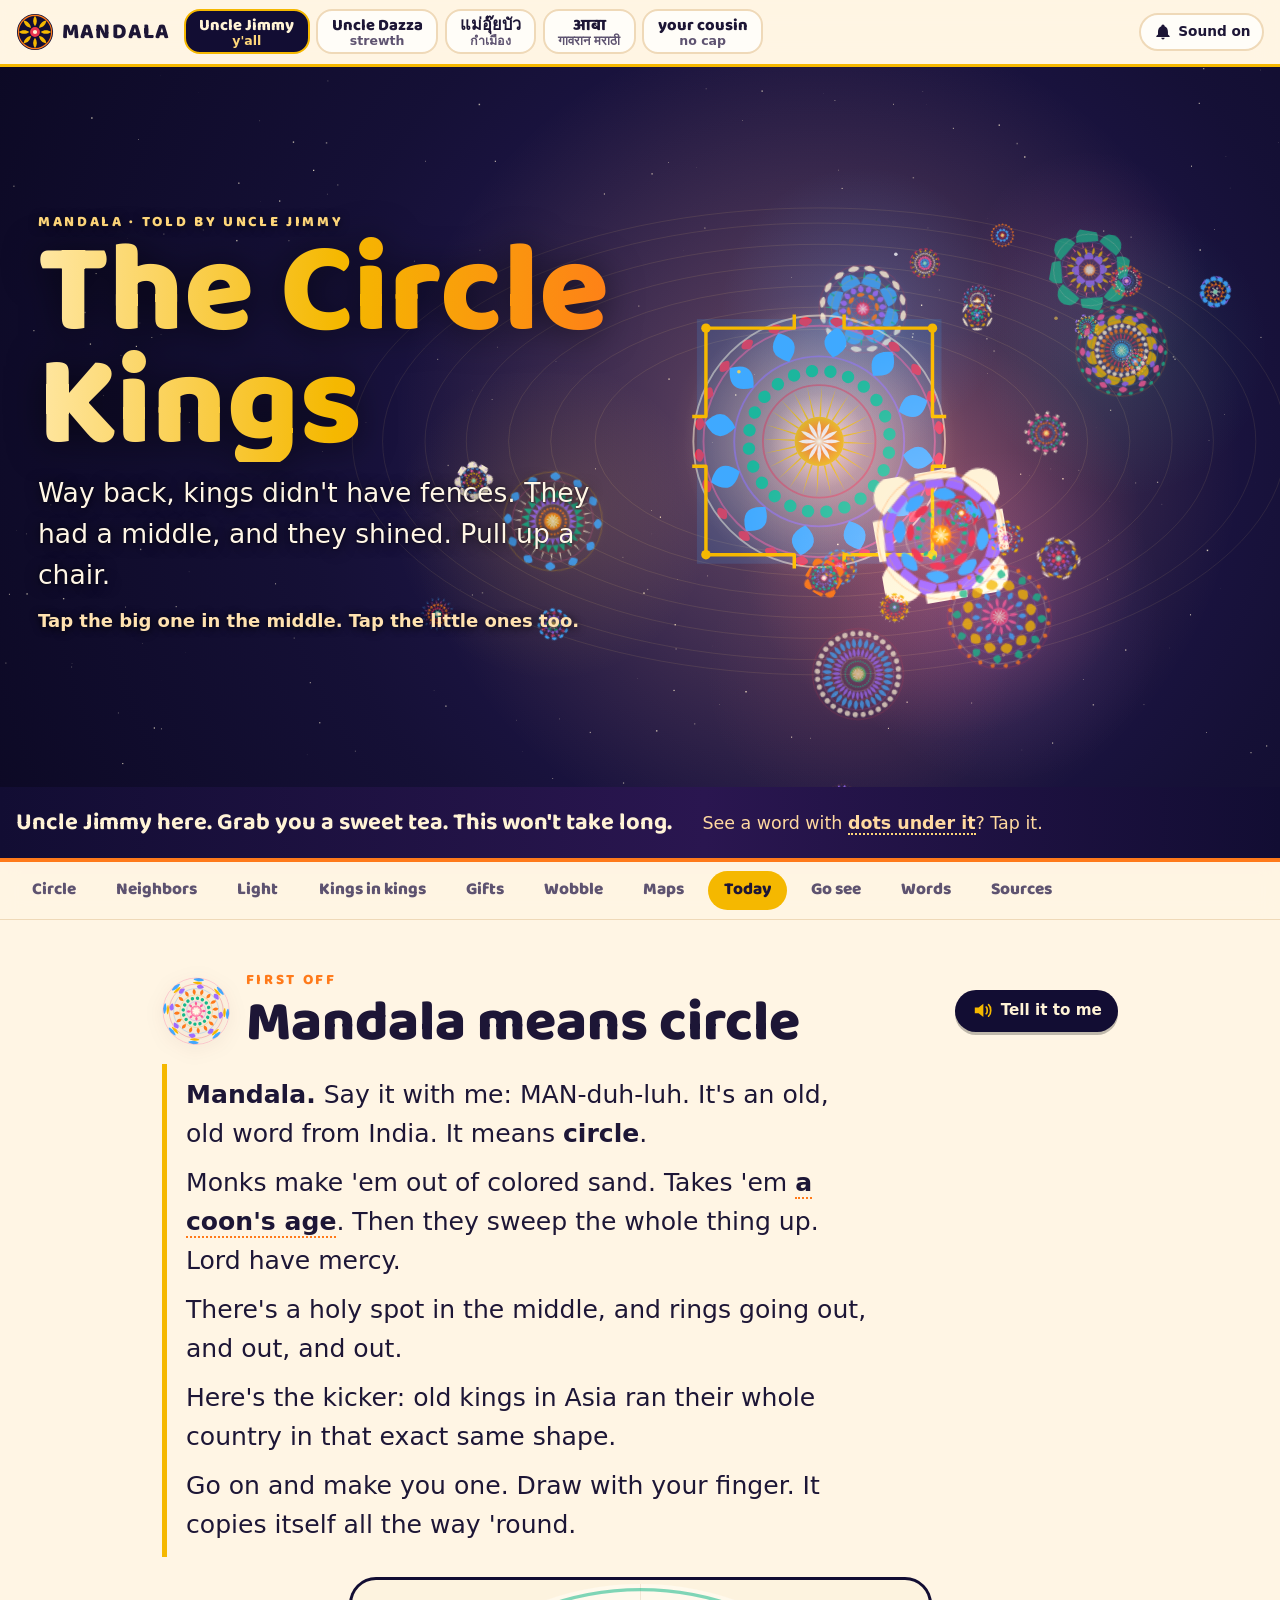
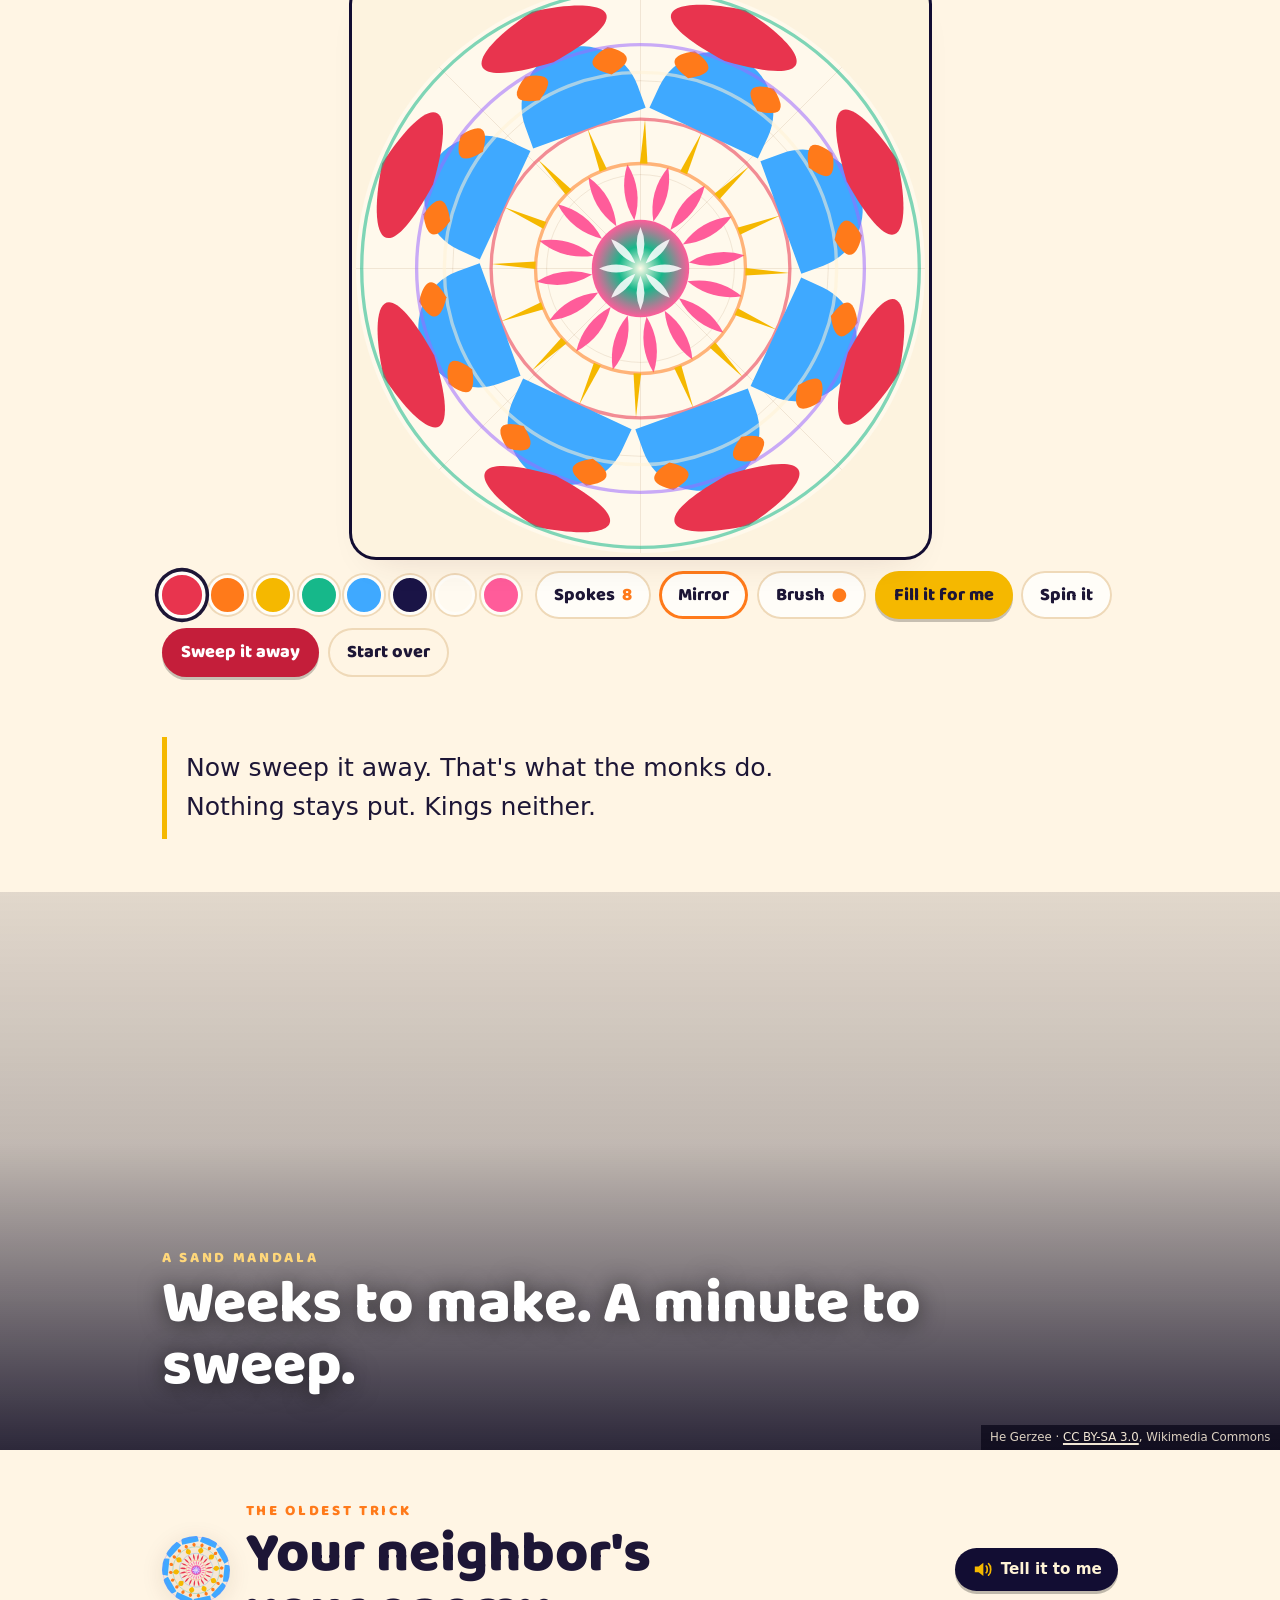
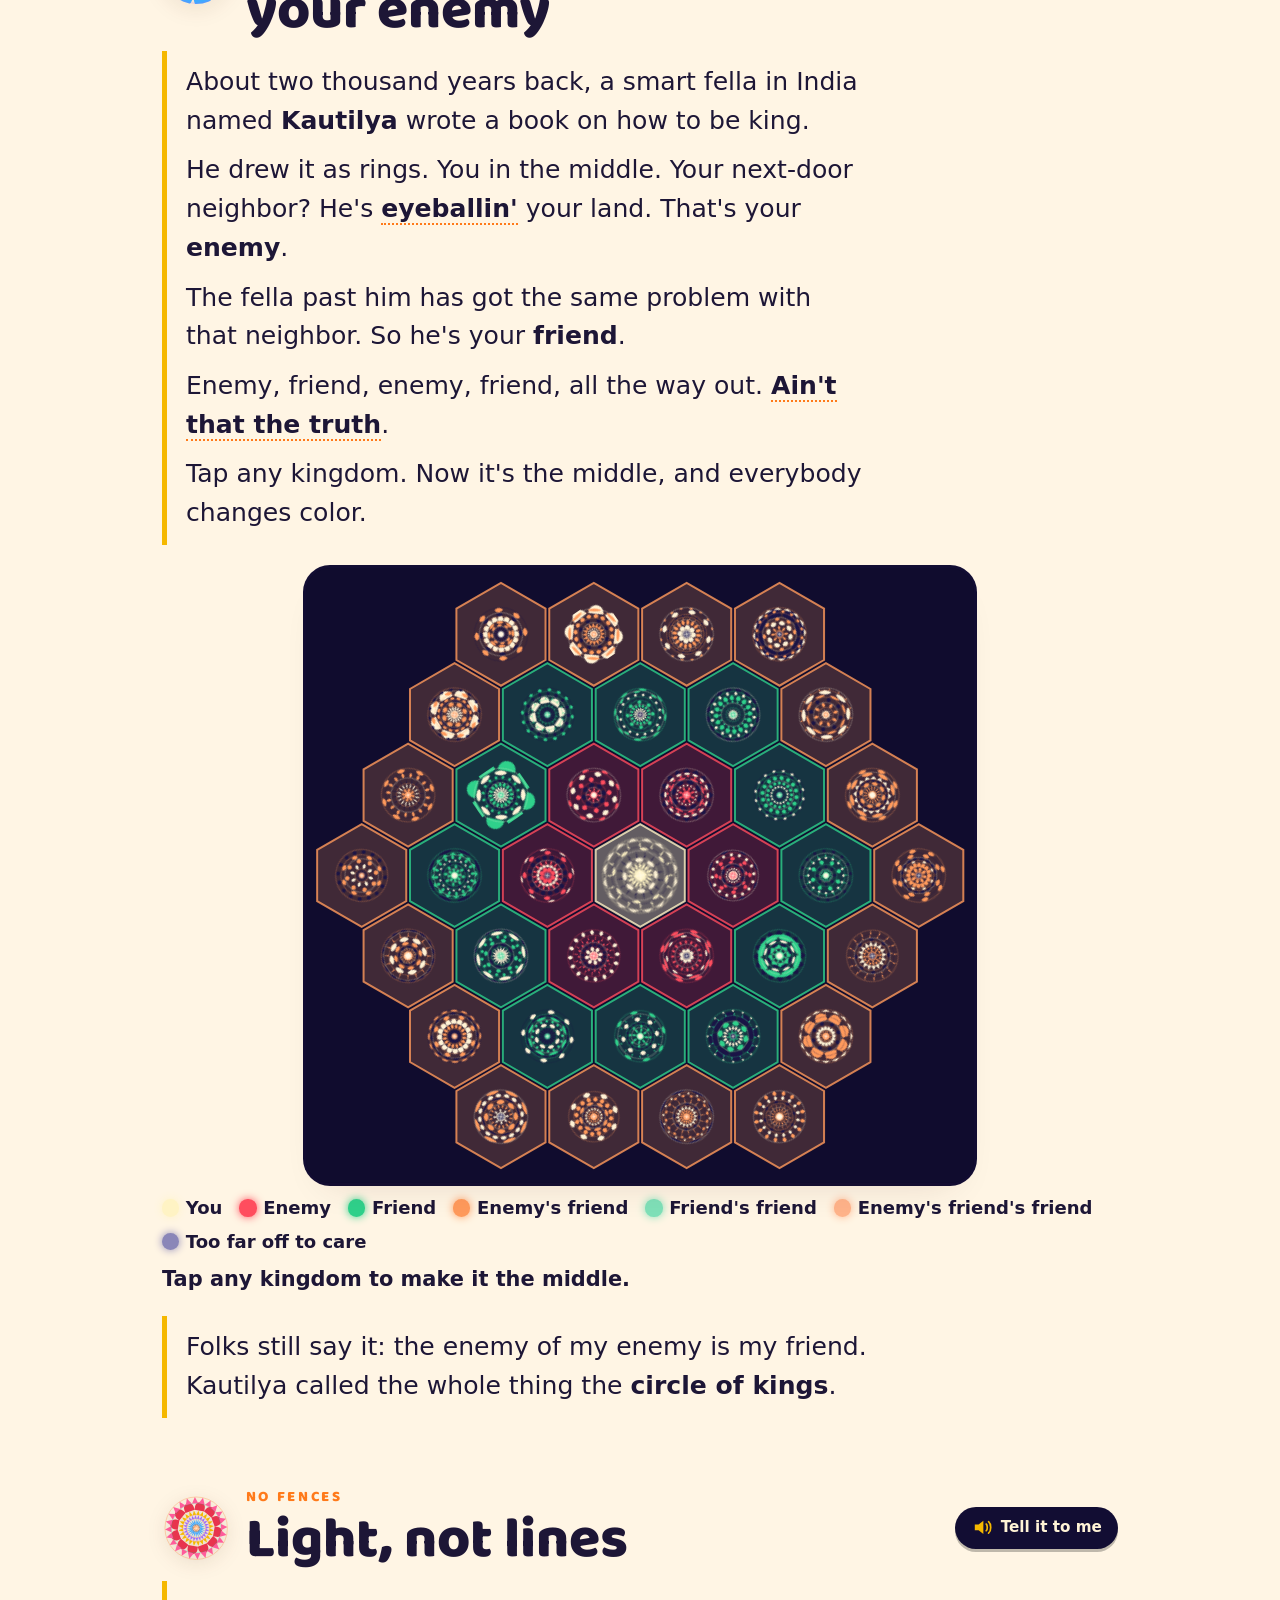
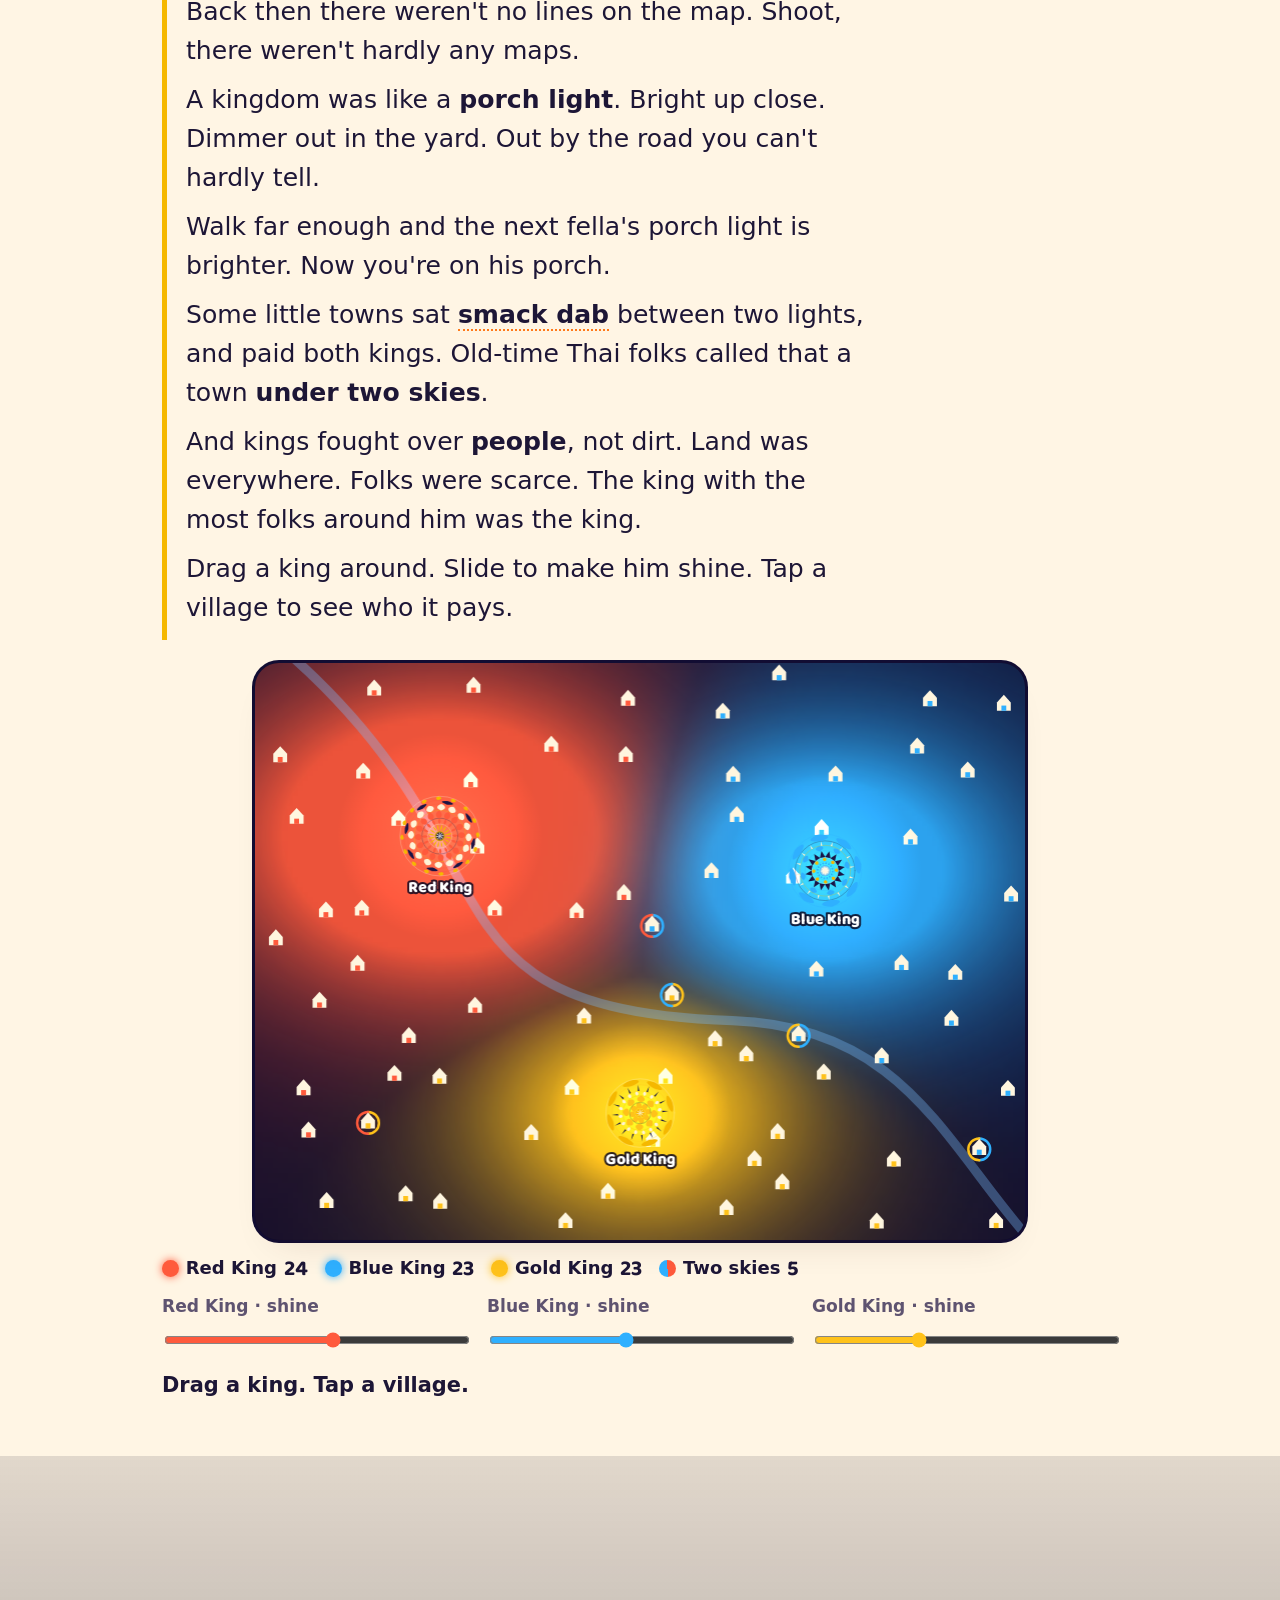
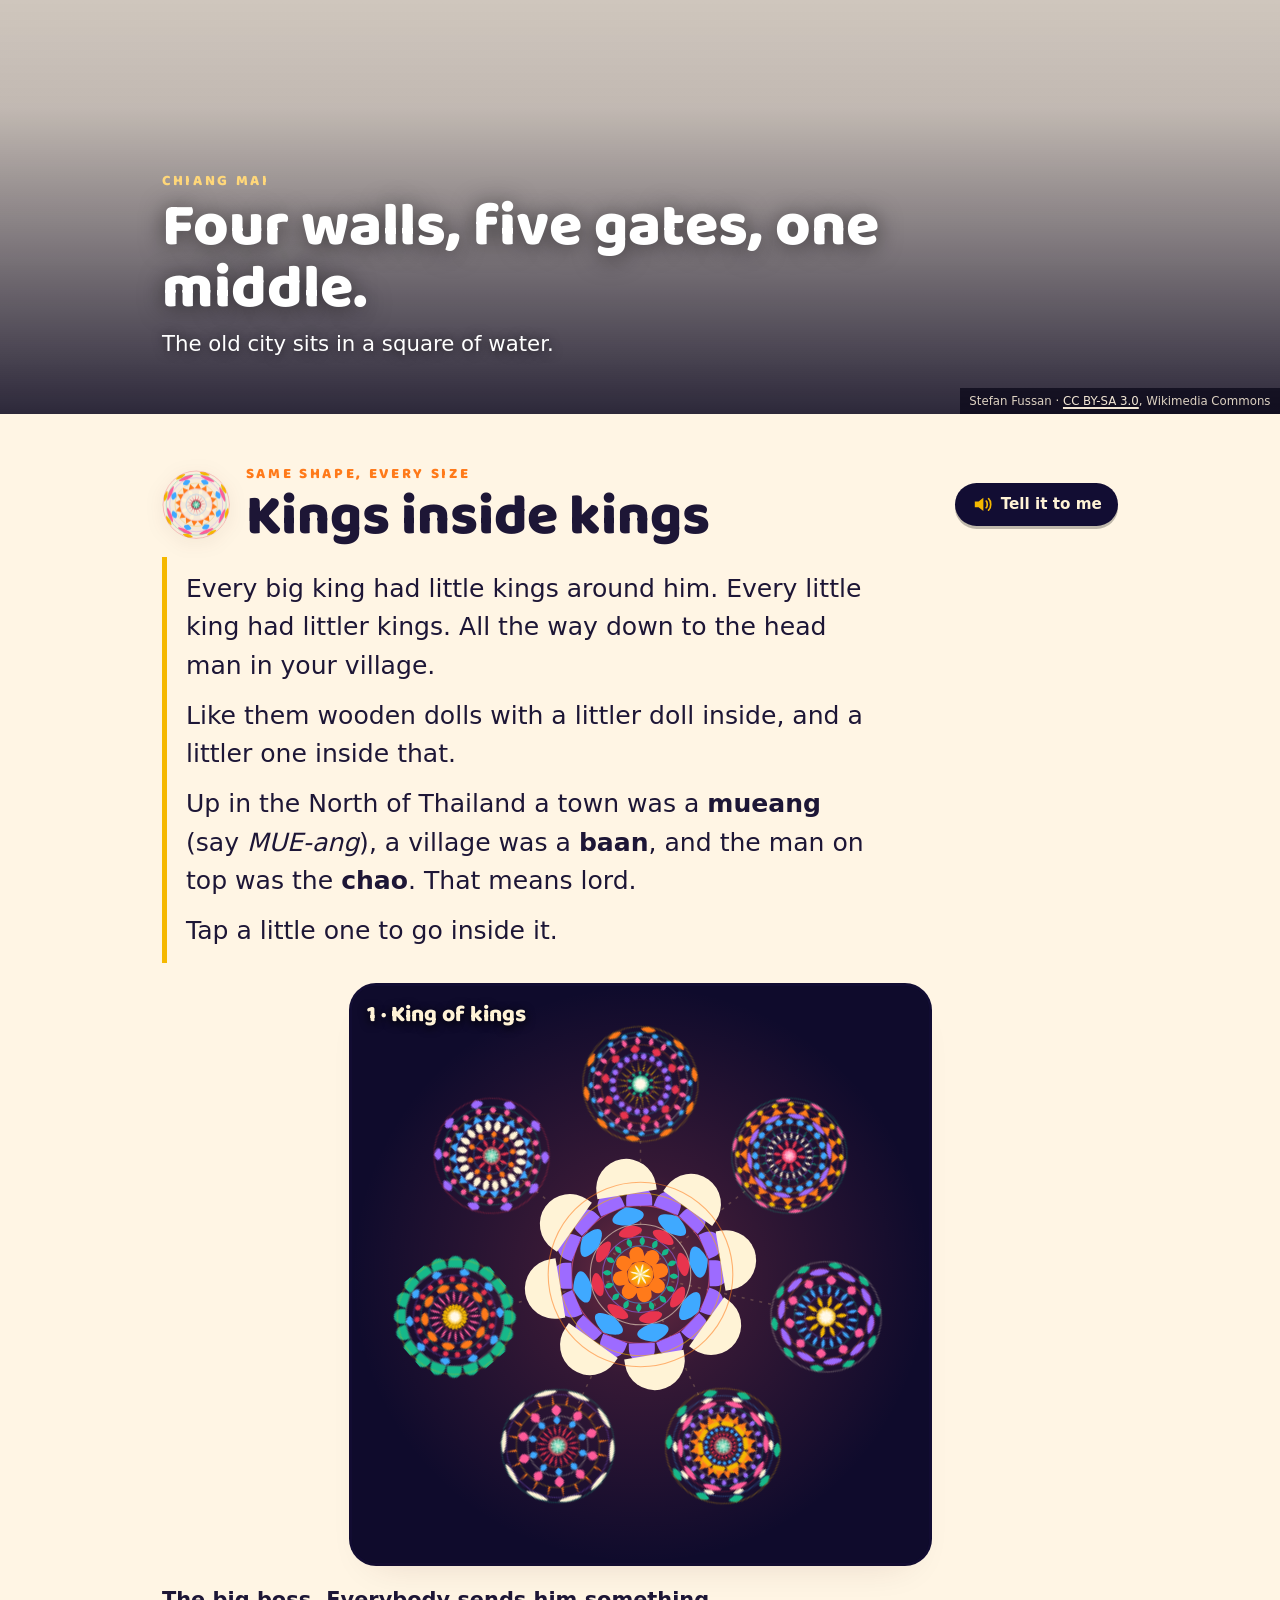
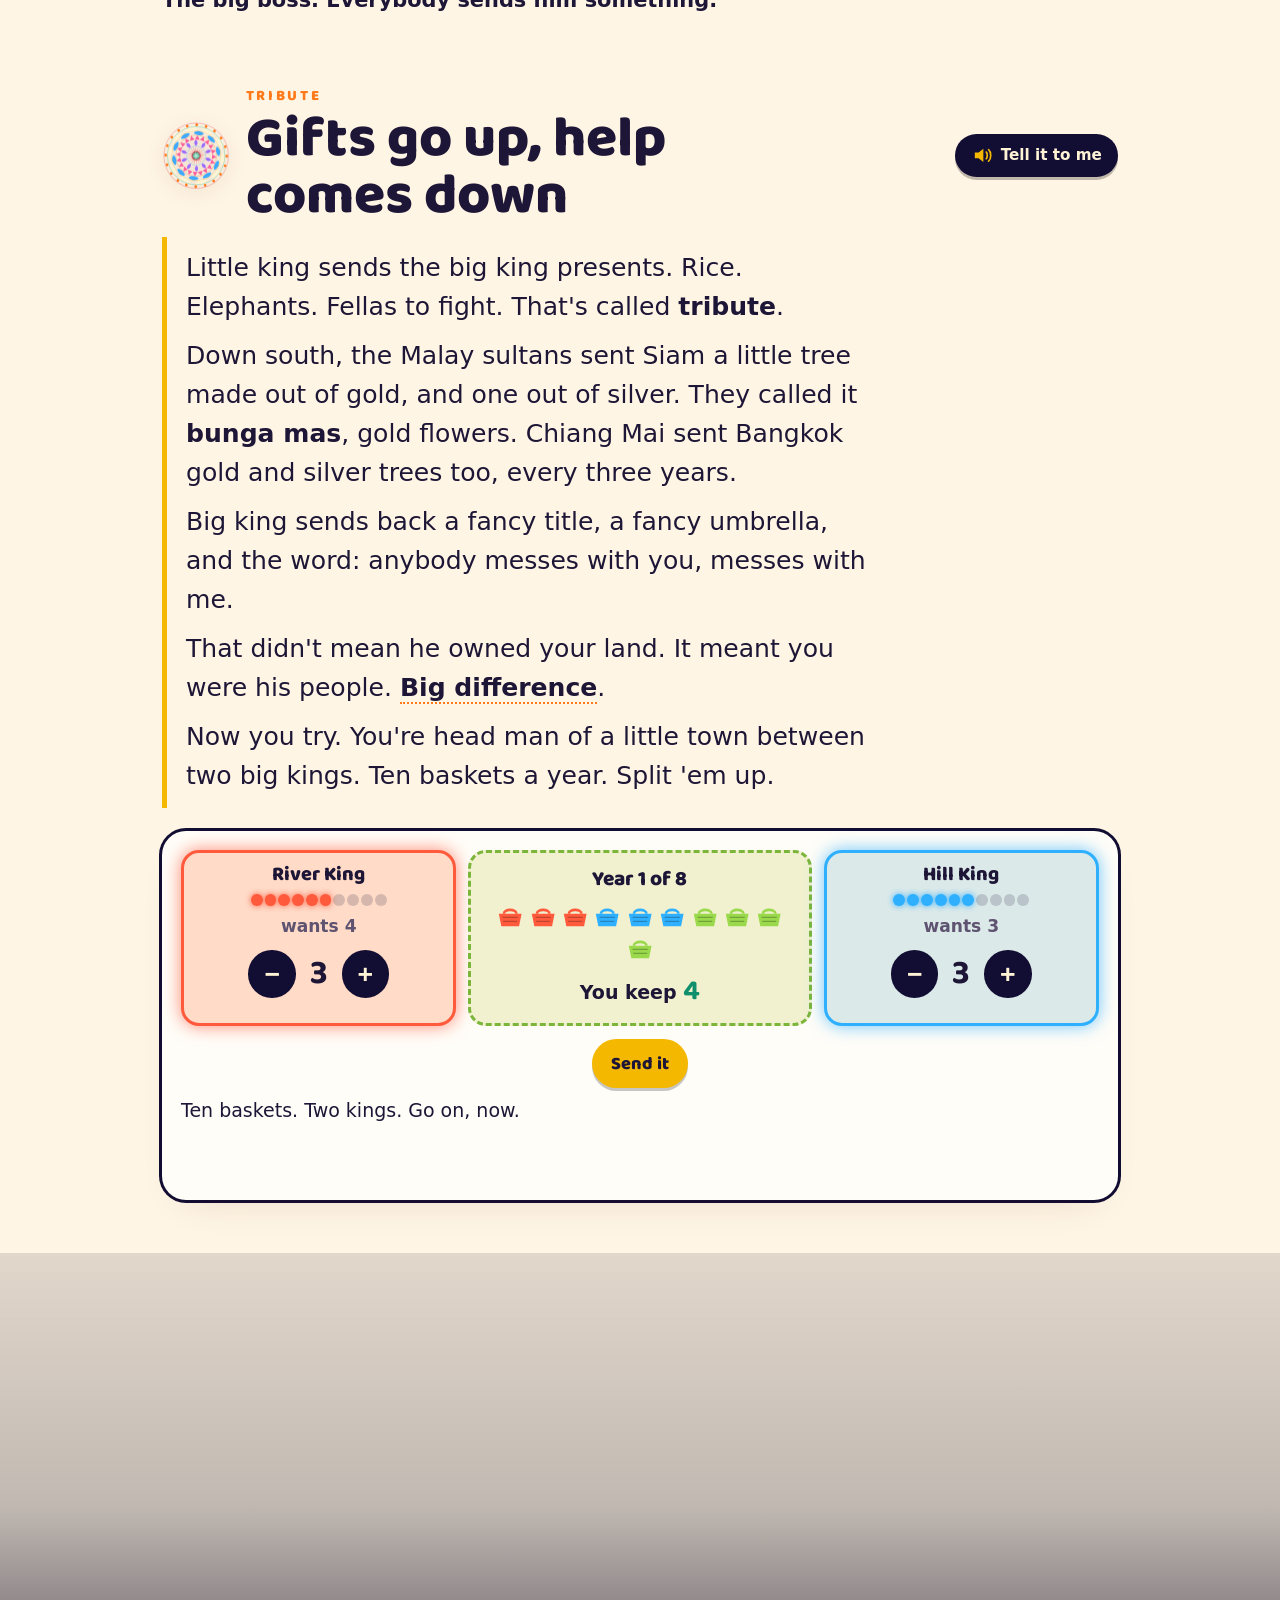
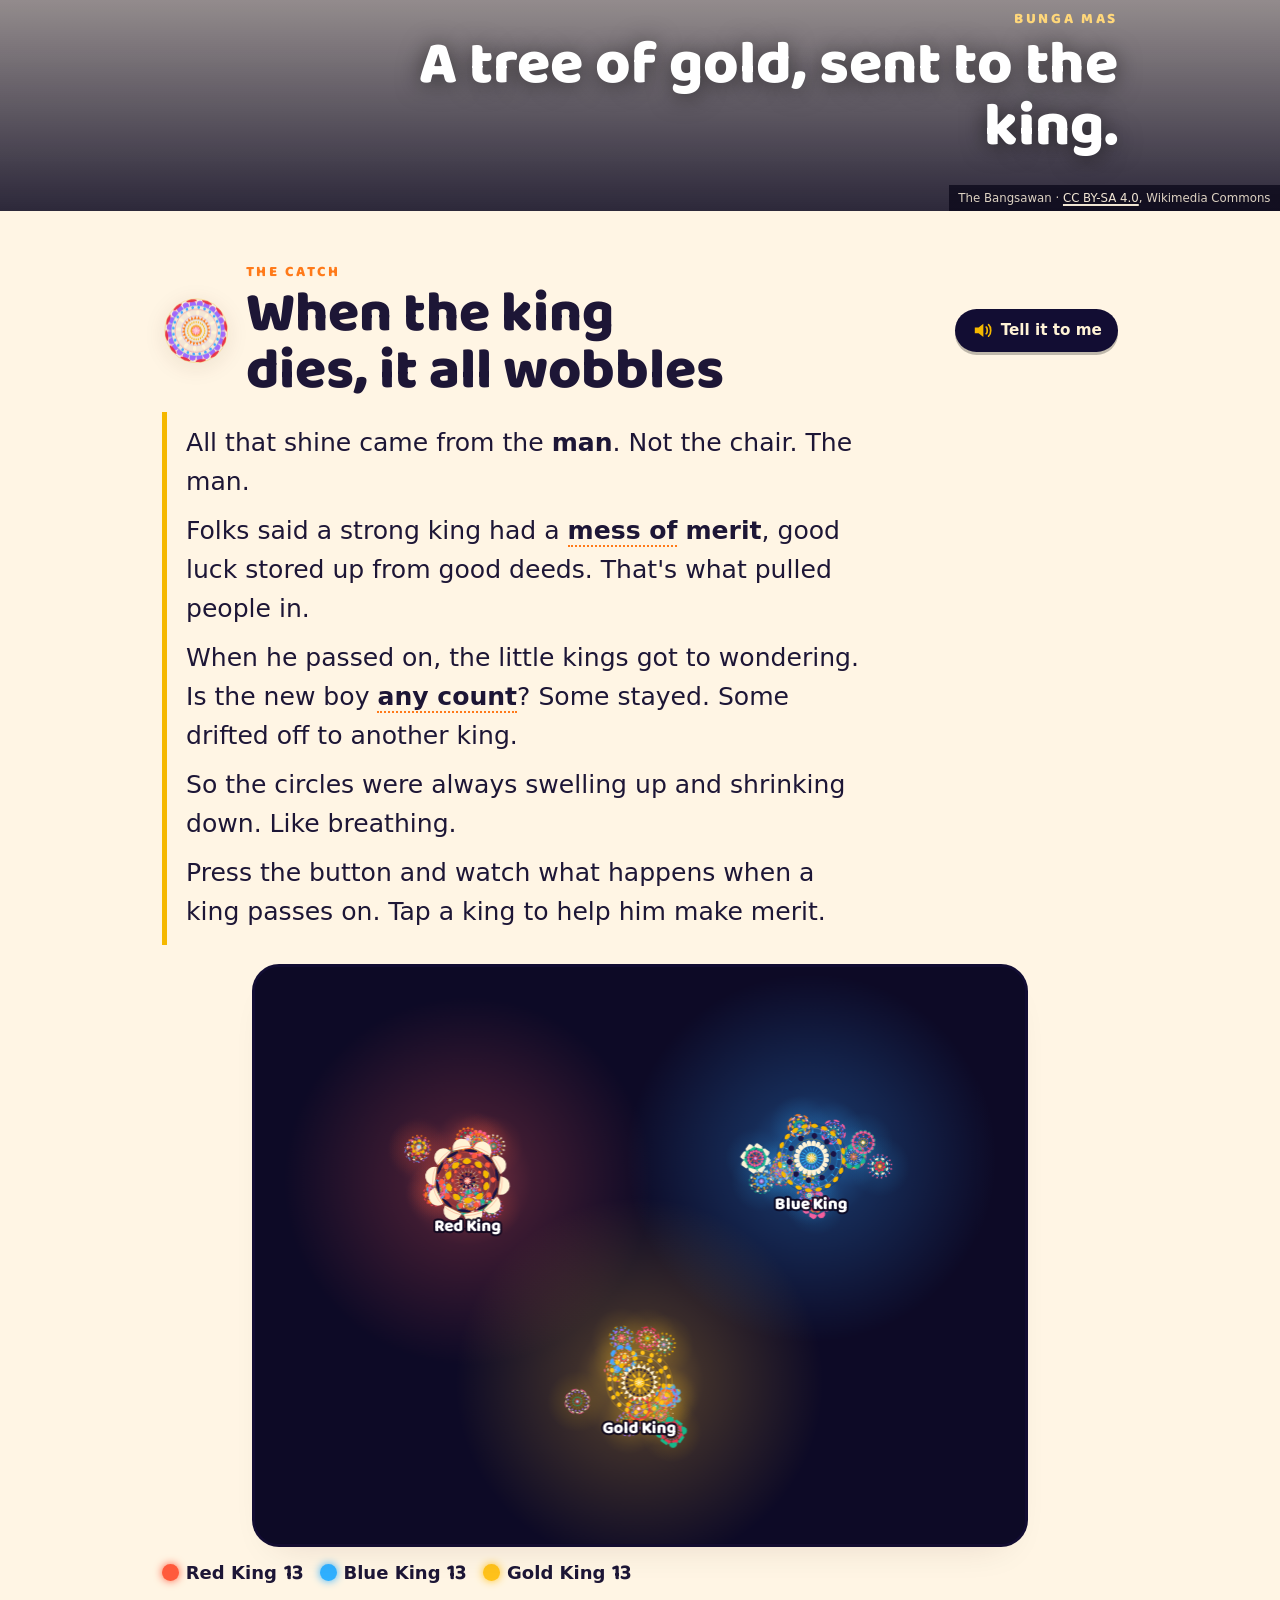
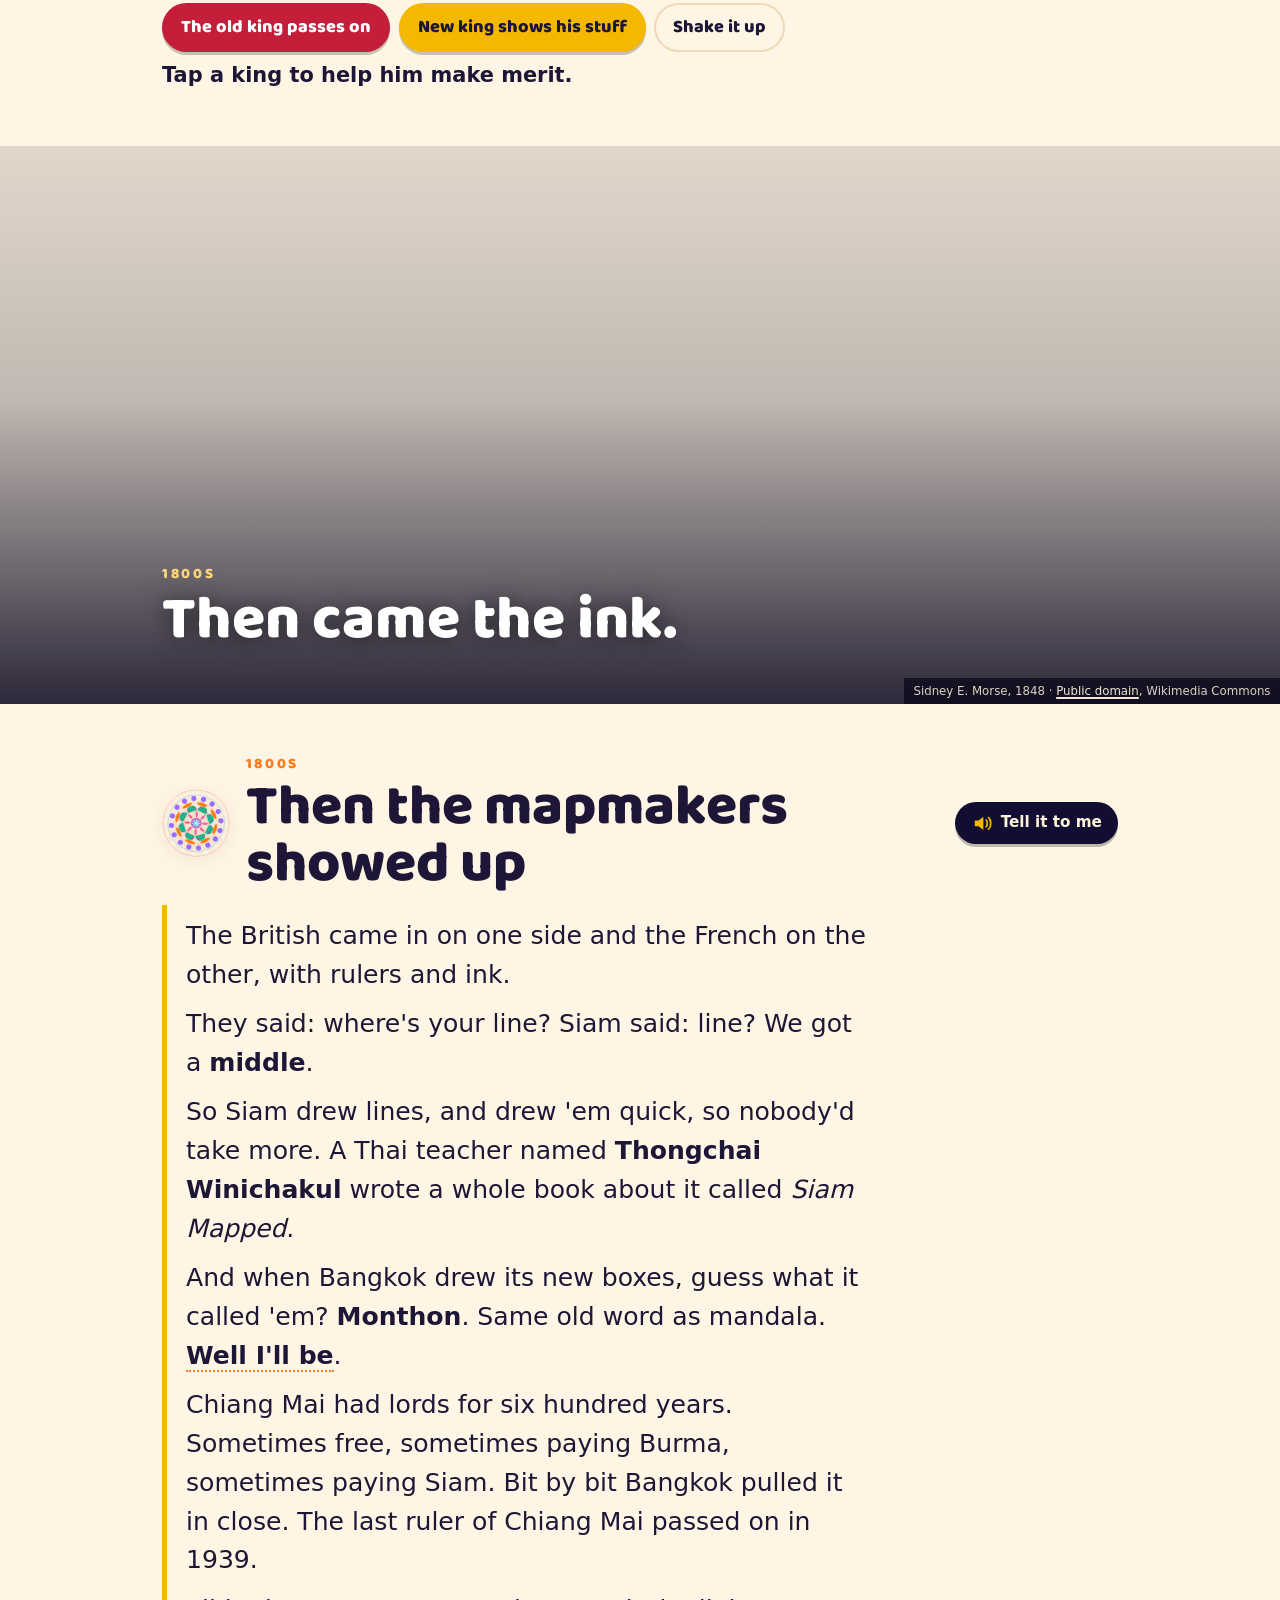
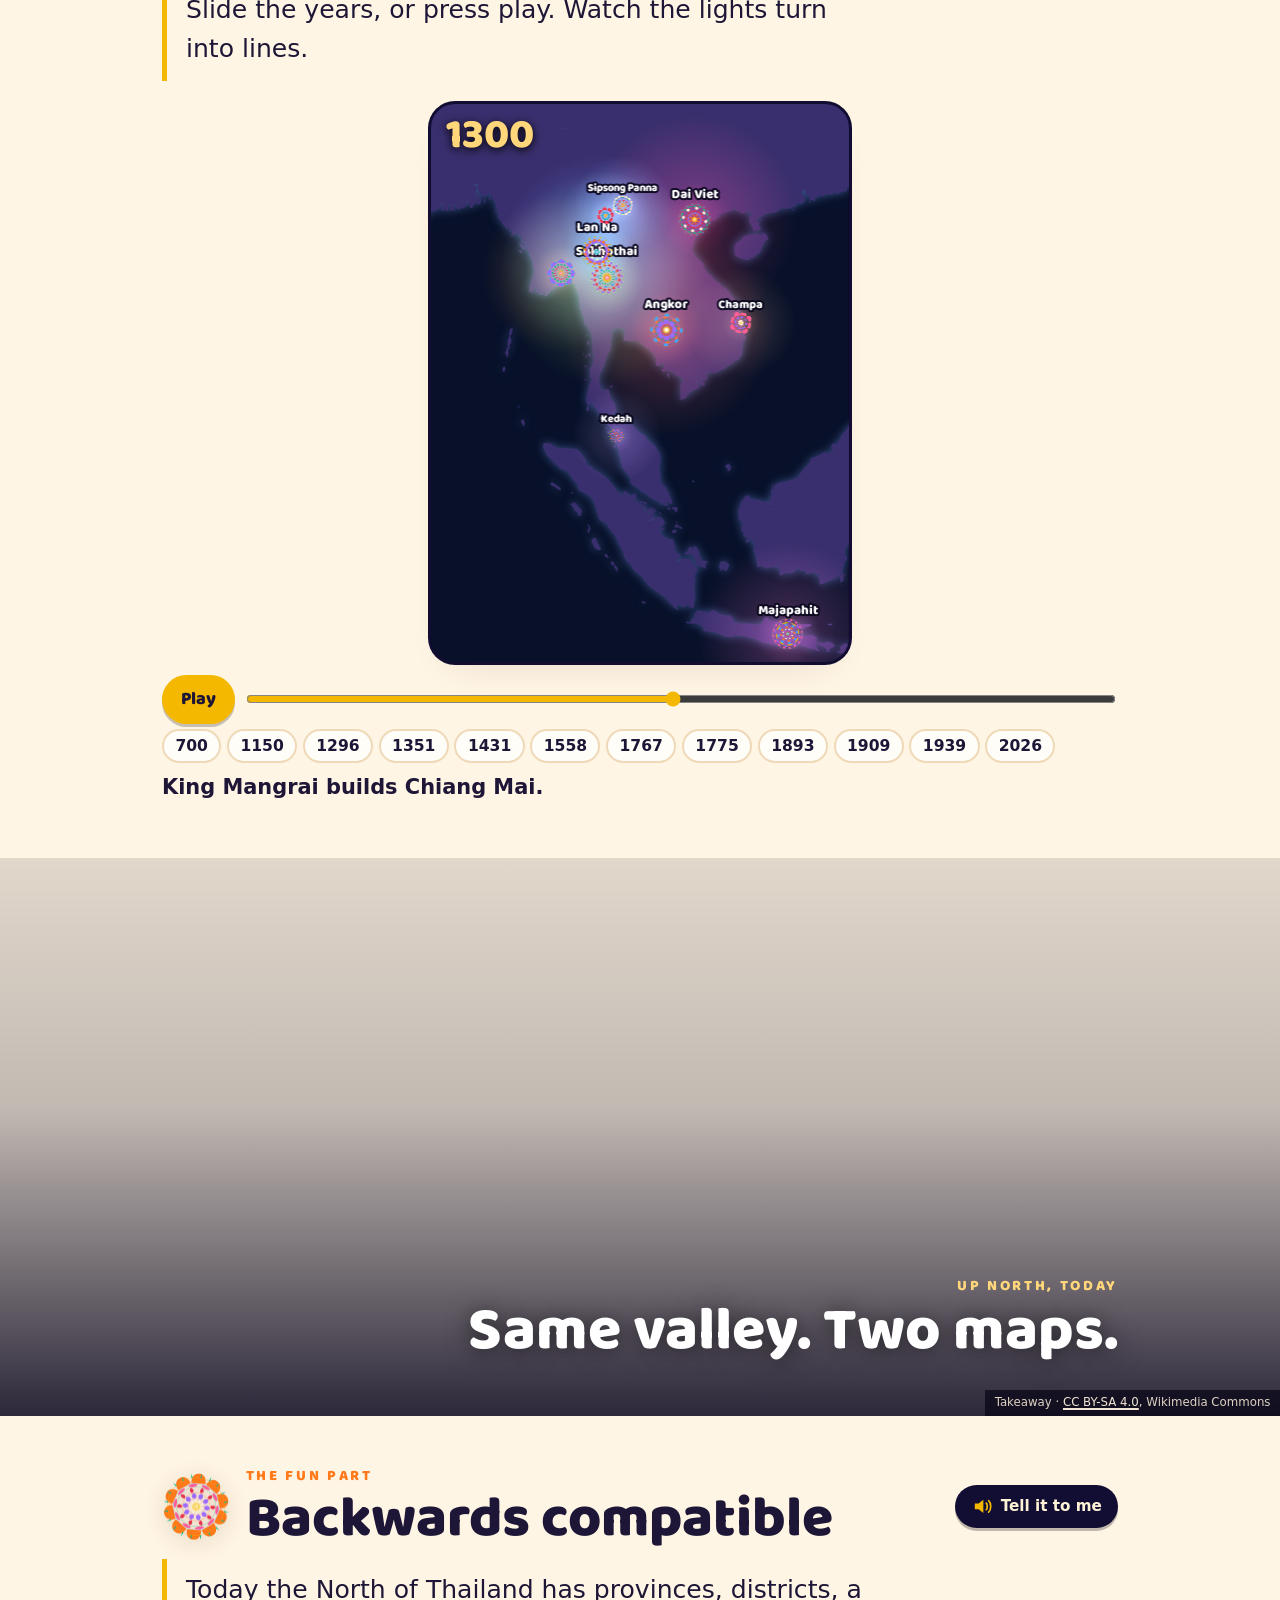
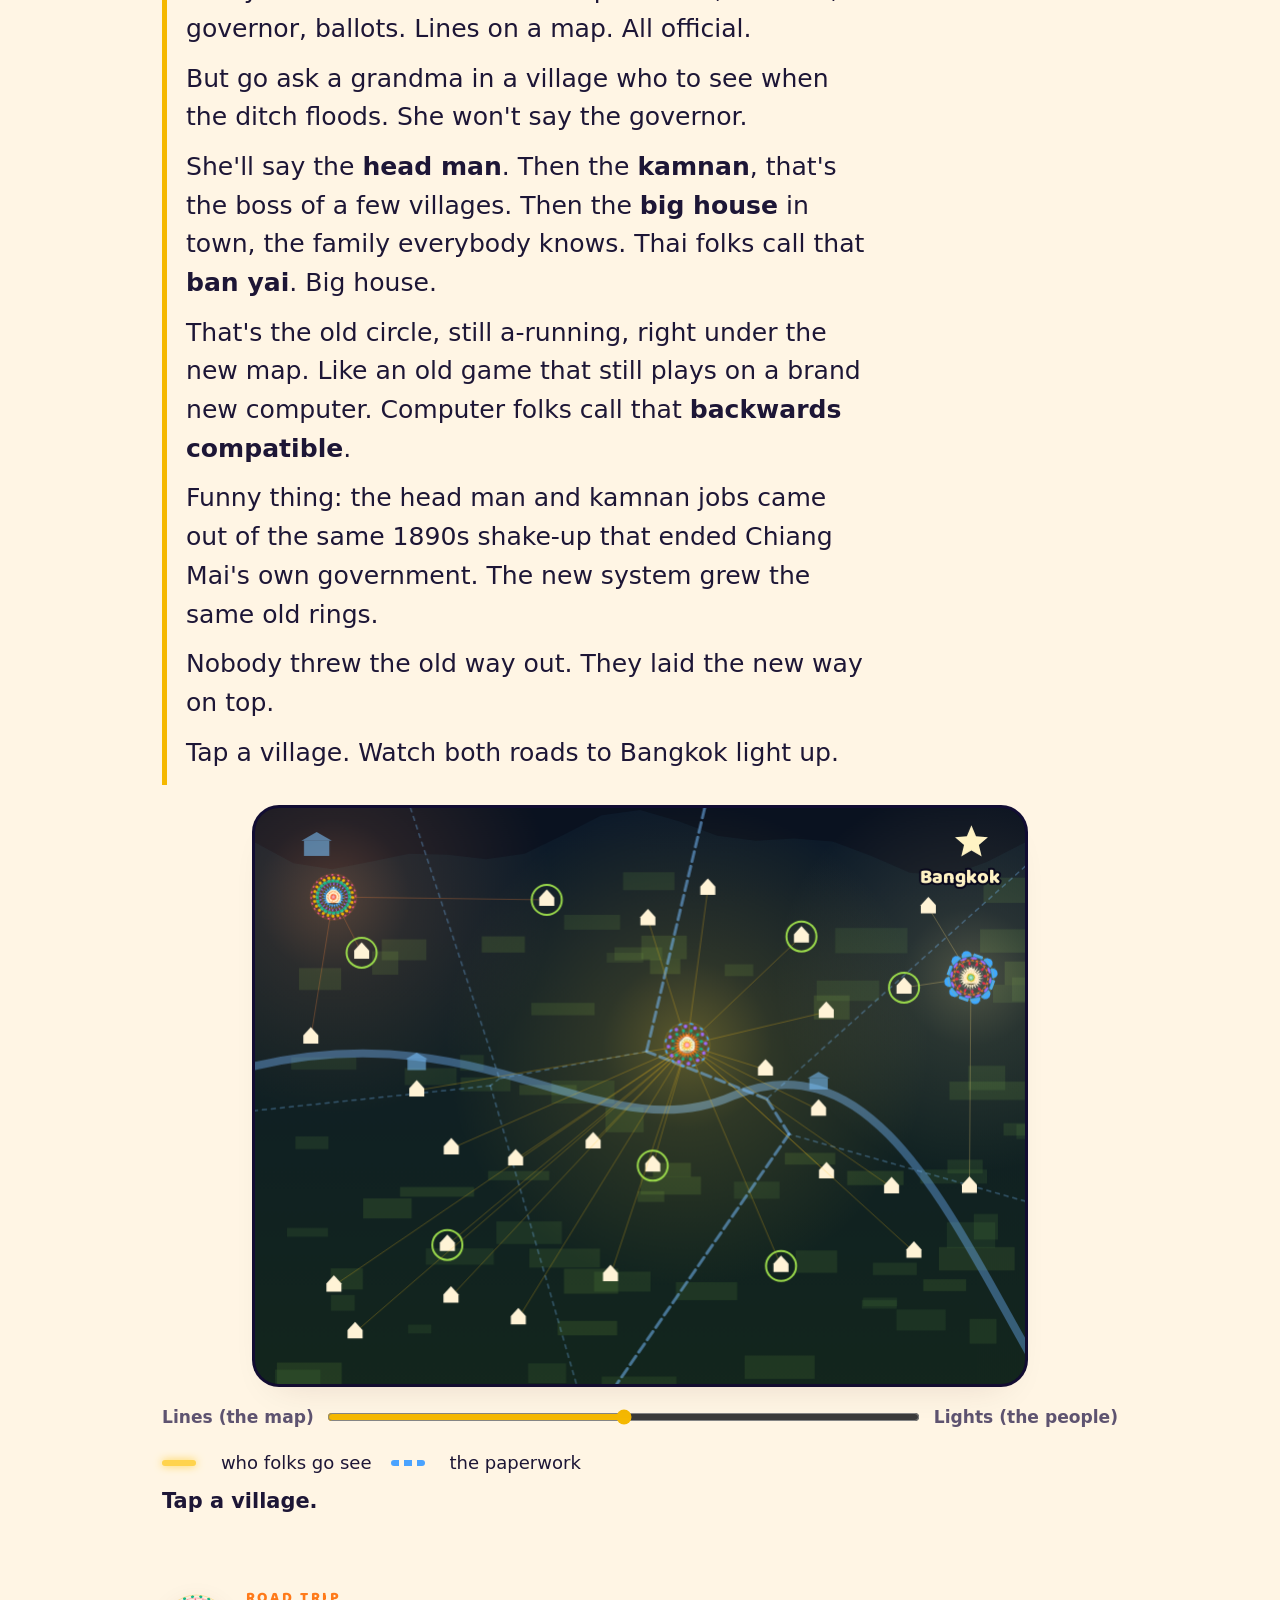
==== docs/index.html @ f4a82a24 "Mandala: the circle kings, five voices, nine toys Co-Authored-By: Claude Opus 5.5 <noreply@anthropic" ====
<!doctype html>
<html lang="en-US"><head><meta charset="utf-8"><meta name="viewport" content="width=device-width,initial-scale=1">
<title>The Circle Kings · Mandala, told by Uncle Jimmy</title>
<meta name="description" content="How old kings in Southeast Asia ran things in circles of light instead of fences, told on the porch. Toys, mandalas, pictures, and why the North of Thailand still runs a bit that way.">
<link rel="canonical" href="https://nanobotco.github.io/mandala/"><link rel="alternate" hreflang="en-US" href="https://nanobotco.github.io/mandala/"><link rel="alternate" hreflang="en-AU" href="https://nanobotco.github.io/mandala/bogan/"><link rel="alternate" hreflang="th" href="https://nanobotco.github.io/mandala/lanna/"><link rel="alternate" hreflang="mr" href="https://nanobotco.github.io/mandala/marathi/"><link rel="alternate" hreflang="en-US" href="https://nanobotco.github.io/mandala/genz/">
<meta property="og:type" content="website"><meta property="og:url" content="https://nanobotco.github.io/mandala/"><meta property="og:title" content="The Circle Kings · Mandala, told by Uncle Jimmy"><meta property="og:description" content="How old kings in Southeast Asia ran things in circles of light instead of fences, told on the porch. Toys, mandalas, pictures, and why the North of Thailand still runs a bit that way.">
<meta property="og:image" content="https://nanobotco.github.io/mandala/card-us.jpg"><meta property="og:image:width" content="1200"><meta property="og:image:height" content="630"><meta property="og:image:alt" content="A glowing gold mandala with little mandalas going round it, and the words The Circle Kings.">
<meta name="twitter:card" content="summary_large_image"><meta name="twitter:image" content="https://nanobotco.github.io/mandala/card-us.jpg"><meta name="twitter:title" content="The Circle Kings · Mandala, told by Uncle Jimmy"><meta name="twitter:description" content="How old kings in Southeast Asia ran things in circles of light instead of fences, told on the porch. Toys, mandalas, pictures, and why the North of Thailand still runs a bit that way.">
<meta name="theme-color" content="#120d33"><link rel="icon" href="icon.svg" type="image/svg+xml">
<link rel="preconnect" href="https://fonts.googleapis.com"><link rel="preconnect" href="https://fonts.gstatic.com" crossorigin>
<link rel="stylesheet" href="https://fonts.googleapis.com/css2?family=Baloo+2:wght@500;700;800&display=swap">
<link rel="stylesheet" href="mandala.css">
<style>:root{--display:"Baloo 2",system-ui,sans-serif;--body:"Avenir Next",Avenir,"Segoe UI",system-ui,sans-serif;--canvas-font:"Baloo 2",system-ui,sans-serif}</style>
</head><body class="v-us">
<a class="skip" href="#circle">Skip to the story</a>
<header class="top"><a class="brand" href="#top" aria-label="Mandala"><svg viewBox="0 0 40 40" aria-hidden="true"><use href="icon.svg#m"/></svg><span>Mandala</span></a>
 <nav class="voices" aria-label="Who&#x27;s telling it"><a href="./" lang="en-US" hreflang="en-US" aria-current="page"><b>Uncle Jimmy</b><small>y&#x27;all</small></a><a href="bogan/" lang="en-AU" hreflang="en-AU"><b>Uncle Dazza</b><small>strewth</small></a><a href="lanna/" lang="th" hreflang="th"><b>แม่อุ๊ยบัว</b><small>กำเมือง</small></a><a href="marathi/" lang="mr" hreflang="mr"><b>आबा</b><small>गावरान मराठी</small></a><a href="genz/" lang="en-US" hreflang="en-US"><b>your cousin</b><small>no cap</small></a></nav>
 <button class="snd" type="button" aria-pressed="true"><svg viewBox="0 0 24 24" aria-hidden="true"><path d="M12 3a2 2 0 0 1 2 2c3 1 4 4 4 7v3l2 2v1H4v-1l2-2v-3c0-3 1-6 4-7a2 2 0 0 1 2-2zm-2 16h4a2 2 0 0 1-4 0z" fill="currentColor"/></svg><span></span></button>
</header>
<main id="top">
<section class="hero"><canvas id="hero-cv" aria-label="A big mandala in the middle with smaller ones going round it. Tap them."></canvas>
 <div class="hin"><span class="kicker">Mandala · told by Uncle Jimmy</span><h1>The Circle Kings</h1><p class="lede">Way back, kings didn't have fences. They had a middle, and they shined. Pull up a chair.</p><p class="hint">Tap the big one in the middle. Tap the little ones too.</p></div></section>
<div class="who"><div class="in"><p class="whoname">Uncle Jimmy here. Grab you a sweet tea. This won't take long.</p><p class="tapnote">See a word with <span class="sl" tabindex="0" role="button" data-g="Like this one. Tap it and I&#x27;ll tell you what I mean.">dots under it</span>? Tap it.</p></div></div>
<nav class="sec" aria-label="Parts of the story"><a href="#circle">Circle</a><a href="#ring">Neighbors</a><a href="#light">Light</a><a href="#dolls">Kings in kings</a><a href="#gifts">Gifts</a><a href="#wobble">Wobble</a><a href="#maps">Maps</a><a href="#today">Today</a><a href="#visit">Go see</a><a href="#words">Words</a><a href="#sources">Sources</a></nav>
<div class="col">
<section id="circle" class="sec"><header class="sh"><canvas class="mark" data-seed="11" width="64" height="64" aria-hidden="true"></canvas>
 <div><span class="kicker">First off</span><h2>Mandala means circle</h2></div>
 <button class="say" type="button" data-for="circle" aria-pressed="false"><svg viewBox="0 0 24 24" aria-hidden="true"><path d="M4 9v6h4l5 4V5L8 9H4z" fill="currentColor"/><path d="M16 8.5c1.5 1 1.5 6 0 7M18.5 6c3 2.5 3 9.5 0 12" fill="none" stroke="currentColor" stroke-width="1.8" stroke-linecap="round"/></svg><span>Tell it to me</span></button>
</header><div class="talk"><p><b>Mandala.</b> Say it with me: MAN-duh-luh. It's an old, old word from India. It means <b>circle</b>.</p><p>Monks make 'em out of colored sand. Takes 'em <span class="sl" tabindex="0" role="button" data-g="a real long time. Days and days.">a coon's age</span>. Then they sweep the whole thing up. Lord have mercy.</p><p>There's a holy spot in the middle, and rings going out, and out, and out.</p><p>Here's the kicker: old kings in Asia ran their whole country in that exact same shape.</p><p>Go on and make you one. Draw with your finger. It copies itself all the way 'round.</p></div><div class="toy" id="toy-maker"><div class="stage sq"><canvas aria-label="Drawing board. Draw with your finger and it copies itself round the circle."></canvas></div>
 <div class="ctl"><div class="swatches" role="group" aria-label="Sand colors"></div>
 <button class="btn coat" data-k="spokes" type="button">Spokes <b>8</b></button>
 <button class="btn coat" data-k="mirror" type="button" aria-pressed="true">Mirror</button>
 <button class="btn coat" data-k="size" type="button">Brush <b>●</b></button>
 <button class="btn gold" data-k="fill" type="button">Fill it for me</button>
 <button class="btn coat" data-k="spin" type="button" aria-pressed="false">Spin it</button>
 <button class="btn" data-k="sweep" type="button">Sweep it away</button>
 <button class="btn ghost" data-k="clear" type="button">Start over</button></div>
 <p class="out" aria-live="polite"></p></div><div class="talk"><p>Now sweep it away. That's what the monks do. Nothing stays put. Kings neither.</p></div></section><div class="band" role="img" aria-label="A round sand mandala, bright colors laid grain by grain.">
 <div class="bgwrap"><img data-src="img/sand-mandala.jpg" alt=""></div>
 <div class="in"><span class="kicker">A sand mandala</span><p class="bh">Weeks to make. A minute to sweep.</p></div>
 <span class="cred">He Gerzee · <a href="https://commons.wikimedia.org/wiki/File:Mandala_made_at_Prismare_by_Tibetan_monks.JPG">CC BY-SA 3.0</a>, Wikimedia Commons</span>
</div><section id="ring" class="sec"><header class="sh"><canvas class="mark" data-seed="18" width="64" height="64" aria-hidden="true"></canvas>
 <div><span class="kicker">The oldest trick</span><h2>Your neighbor's your enemy</h2></div>
 <button class="say" type="button" data-for="ring" aria-pressed="false"><svg viewBox="0 0 24 24" aria-hidden="true"><path d="M4 9v6h4l5 4V5L8 9H4z" fill="currentColor"/><path d="M16 8.5c1.5 1 1.5 6 0 7M18.5 6c3 2.5 3 9.5 0 12" fill="none" stroke="currentColor" stroke-width="1.8" stroke-linecap="round"/></svg><span>Tell it to me</span></button>
</header><div class="talk"><p>About two thousand years back, a smart fella in India named <b>Kautilya</b> wrote a book on how to be king.</p><p>He drew it as rings. You in the middle. Your next-door neighbor? He's <span class="sl" tabindex="0" role="button" data-g="looking hard at something he wants">eyeballin'</span> your land. That's your <b>enemy</b>.</p><p>The fella past him has got the same problem with that neighbor. So he's your <b>friend</b>.</p><p>Enemy, friend, enemy, friend, all the way out. <span class="sl" tabindex="0" role="button" data-g="That&#x27;s how it is, sure enough.">Ain't that the truth</span>.</p><p>Tap any kingdom. Now it's the middle, and everybody changes color.</p></div><div class="toy" id="toy-rings"><div class="stage hexs"><canvas aria-label="Kingdoms on a honeycomb, colored friend or enemy. Tap one to make it the middle."></canvas></div>
 <div class="legend"></div><p class="out" aria-live="polite">Tap any kingdom to make it the middle.</p></div><div class="talk"><p>Folks still say it: the enemy of my enemy is my friend. Kautilya called the whole thing the <b>circle of kings</b>.</p></div></section><section id="light" class="sec"><header class="sh"><canvas class="mark" data-seed="25" width="64" height="64" aria-hidden="true"></canvas>
 <div><span class="kicker">No fences</span><h2>Light, not lines</h2></div>
 <button class="say" type="button" data-for="light" aria-pressed="false"><svg viewBox="0 0 24 24" aria-hidden="true"><path d="M4 9v6h4l5 4V5L8 9H4z" fill="currentColor"/><path d="M16 8.5c1.5 1 1.5 6 0 7M18.5 6c3 2.5 3 9.5 0 12" fill="none" stroke="currentColor" stroke-width="1.8" stroke-linecap="round"/></svg><span>Tell it to me</span></button>
</header><div class="talk"><p>Back then there weren't no lines on the map. Shoot, there weren't hardly any maps.</p><p>A kingdom was like a <b>porch light</b>. Bright up close. Dimmer out in the yard. Out by the road you can't hardly tell.</p><p>Walk far enough and the next fella's porch light is brighter. Now you're on his porch.</p><p>Some little towns sat <span class="sl" tabindex="0" role="button" data-g="right exactly">smack dab</span> between two lights, and paid both kings. Old-time Thai folks called that a town <b>under two skies</b>.</p><p>And kings fought over <b>people</b>, not dirt. Land was everywhere. Folks were scarce. The king with the most folks around him was the king.</p><p>Drag a king around. Slide to make him shine. Tap a village to see who it pays.</p></div><div class="toy" id="toy-lights"><div class="stage wide"><canvas aria-label="Three kings and a valley of villages. Drag the kings."></canvas></div>
 <div class="tally" aria-live="polite"></div>
 <div class="rngs"><label class="rng" style="--c:#ff5a3c"><span>Red King · shine</span><input type="range" min="1" max="10" value="6"></label><label class="rng" style="--c:#2fb0ff"><span>Blue King · shine</span><input type="range" min="1" max="10" value="5"></label><label class="rng" style="--c:#ffc21a"><span>Gold King · shine</span><input type="range" min="1" max="10" value="4"></label></div>
 <p class="out" aria-live="polite">Drag a king. Tap a village.</p></div></section><div class="band" role="img" aria-label="Chiang Mai&#x27;s old city wall and moat.">
 <div class="bgwrap"><img data-src="img/chiang-mai-moat.jpg" alt=""></div>
 <div class="in"><span class="kicker">Chiang Mai</span><p class="bh">Four walls, five gates, one middle.</p><p>The old city sits in a square of water.</p></div>
 <span class="cred">Stefan Fussan · <a href="https://commons.wikimedia.org/wiki/File:Chiang_Mai_-_Chiang_Mai_Moat_-_0005.jpg">CC BY-SA 3.0</a>, Wikimedia Commons</span>
</div><section id="dolls" class="sec"><header class="sh"><canvas class="mark" data-seed="32" width="64" height="64" aria-hidden="true"></canvas>
 <div><span class="kicker">Same shape, every size</span><h2>Kings inside kings</h2></div>
 <button class="say" type="button" data-for="dolls" aria-pressed="false"><svg viewBox="0 0 24 24" aria-hidden="true"><path d="M4 9v6h4l5 4V5L8 9H4z" fill="currentColor"/><path d="M16 8.5c1.5 1 1.5 6 0 7M18.5 6c3 2.5 3 9.5 0 12" fill="none" stroke="currentColor" stroke-width="1.8" stroke-linecap="round"/></svg><span>Tell it to me</span></button>
</header><div class="talk"><p>Every big king had little kings around him. Every little king had littler kings. All the way down to the head man in your village.</p><p>Like them wooden dolls with a littler doll inside, and a littler one inside that.</p><p>Up in the North of Thailand a town was a <b>mueang</b> (say <i>MUE-ang</i>), a village was a <b>baan</b>, and the man on top was the <b>chao</b>. That means lord.</p><p>Tap a little one to go inside it.</p></div><div class="toy" id="toy-dolls"><div class="stage sq"><canvas aria-label="Kingdoms inside kingdoms. Tap a small one to go in."></canvas><span class="lv"></span></div>
 <div class="ctl"><button class="btn ghost" data-k="back" type="button" hidden>Back out</button></div>
 <p class="out" aria-live="polite"></p></div></section><section id="gifts" class="sec"><header class="sh"><canvas class="mark" data-seed="39" width="64" height="64" aria-hidden="true"></canvas>
 <div><span class="kicker">Tribute</span><h2>Gifts go up, help comes down</h2></div>
 <button class="say" type="button" data-for="gifts" aria-pressed="false"><svg viewBox="0 0 24 24" aria-hidden="true"><path d="M4 9v6h4l5 4V5L8 9H4z" fill="currentColor"/><path d="M16 8.5c1.5 1 1.5 6 0 7M18.5 6c3 2.5 3 9.5 0 12" fill="none" stroke="currentColor" stroke-width="1.8" stroke-linecap="round"/></svg><span>Tell it to me</span></button>
</header><div class="talk"><p>Little king sends the big king presents. Rice. Elephants. Fellas to fight. That's called <b>tribute</b>.</p><p>Down south, the Malay sultans sent Siam a little tree made out of gold, and one out of silver. They called it <b>bunga mas</b>, gold flowers. Chiang Mai sent Bangkok gold and silver trees too, every three years.</p><p>Big king sends back a fancy title, a fancy umbrella, and the word: anybody messes with you, messes with me.</p><p>That didn't mean he owned your land. It meant you were his people. <span class="sl" tabindex="0" role="button" data-g="It matters a lot.">Big difference</span>.</p><p>Now you try. You're head man of a little town between two big kings. Ten baskets a year. Split 'em up.</p></div><div class="toy game" id="toy-game"><div class="gboard">
<div class="king" data-i="0" style="--c:#ff5a3c"><div class="kname">River King</div><div class="meter" role="img"></div><div class="want"></div>
 <div class="give"><button class="step" type="button" data-i="0" data-d="-1" aria-label="less">−</button><span class="giv"><b>3</b></span><button class="step" type="button" data-i="0" data-d="1" aria-label="more">+</button></div></div><div class="town"><div class="year"></div><div class="baskets"></div><div class="keep">You keep <b></b></div><div class="titles"></div></div>
<div class="king" data-i="1" style="--c:#2fb0ff"><div class="kname">Hill King</div><div class="meter" role="img"></div><div class="want"></div>
 <div class="give"><button class="step" type="button" data-i="1" data-d="-1" aria-label="less">−</button><span class="giv"><b>3</b></span><button class="step" type="button" data-i="1" data-d="1" aria-label="more">+</button></div></div></div>
 <div class="gctl"><button class="btn gold" data-k="send" type="button">Send it</button><button class="btn gold" data-k="again" type="button" hidden>Play again</button></div>
 <div class="log" aria-live="polite"></div></div></section><div class="band right" role="img" aria-label="A small tree made of gold, sent as tribute.">
 <div class="bgwrap"><img data-src="img/bunga-mas.jpg" alt="" style="object-position:50% 40%"></div>
 <div class="in"><span class="kicker">Bunga mas</span><p class="bh">A tree of gold, sent to the king.</p></div>
 <span class="cred">The Bangsawan · <a href="https://commons.wikimedia.org/wiki/File:Bunga_Mas_(Muzium_Negara).jpg">CC BY-SA 4.0</a>, Wikimedia Commons</span>
</div><section id="wobble" class="sec"><header class="sh"><canvas class="mark" data-seed="46" width="64" height="64" aria-hidden="true"></canvas>
 <div><span class="kicker">The catch</span><h2>When the king dies, it all wobbles</h2></div>
 <button class="say" type="button" data-for="wobble" aria-pressed="false"><svg viewBox="0 0 24 24" aria-hidden="true"><path d="M4 9v6h4l5 4V5L8 9H4z" fill="currentColor"/><path d="M16 8.5c1.5 1 1.5 6 0 7M18.5 6c3 2.5 3 9.5 0 12" fill="none" stroke="currentColor" stroke-width="1.8" stroke-linecap="round"/></svg><span>Tell it to me</span></button>
</header><div class="talk"><p>All that shine came from the <b>man</b>. Not the chair. The man.</p><p>Folks said a strong king had a <span class="sl" tabindex="0" role="button" data-g="a whole lot of">mess of</span> <b>merit</b>, good luck stored up from good deeds. That's what pulled people in.</p><p>When he passed on, the little kings got to wondering. Is the new boy <span class="sl" tabindex="0" role="button" data-g="any good">any count</span>? Some stayed. Some drifted off to another king.</p><p>So the circles were always swelling up and shrinking down. Like breathing.</p><p>Press the button and watch what happens when a king passes on. Tap a king to help him make merit.</p></div><div class="toy" id="toy-orbits"><div class="stage wide"><canvas aria-label="Three kings with towns going round them."></canvas></div>
 <div class="tally" aria-live="polite"></div>
 <div class="ctl"><button class="btn" data-k="die" type="button">The old king passes on</button><button class="btn gold" data-k="rise" type="button">New king shows his stuff</button><button class="btn ghost" data-k="shake" type="button">Shake it up</button></div>
 <p class="out" aria-live="polite">Tap a king to help him make merit.</p></div></section><div class="band" role="img" aria-label="An old map of Siam.">
 <div class="bgwrap"><img data-src="img/siam-1848.jpg" alt=""></div>
 <div class="in"><span class="kicker">1800s</span><p class="bh">Then came the ink.</p></div>
 <span class="cred">Sidney E. Morse, 1848 · <a href="https://commons.wikimedia.org/wiki/File:Map_of_Siam_(Thailand)_1848_by_Sidney_Morse.jpg">Public domain</a>, Wikimedia Commons</span>
</div><section id="maps" class="sec"><header class="sh"><canvas class="mark" data-seed="53" width="64" height="64" aria-hidden="true"></canvas>
 <div><span class="kicker">1800s</span><h2>Then the mapmakers showed up</h2></div>
 <button class="say" type="button" data-for="maps" aria-pressed="false"><svg viewBox="0 0 24 24" aria-hidden="true"><path d="M4 9v6h4l5 4V5L8 9H4z" fill="currentColor"/><path d="M16 8.5c1.5 1 1.5 6 0 7M18.5 6c3 2.5 3 9.5 0 12" fill="none" stroke="currentColor" stroke-width="1.8" stroke-linecap="round"/></svg><span>Tell it to me</span></button>
</header><div class="talk"><p>The British came in on one side and the French on the other, with rulers and ink.</p><p>They said: where's your line? Siam said: line? We got a <b>middle</b>.</p><p>So Siam drew lines, and drew 'em quick, so nobody'd take more. A Thai teacher named <b>Thongchai Winichakul</b> wrote a whole book about it called <i>Siam Mapped</i>.</p><p>And when Bangkok drew its new boxes, guess what it called 'em? <b>Monthon</b>. Same old word as mandala. <span class="sl" tabindex="0" role="button" data-g="That surprises me. Ain&#x27;t that something.">Well I'll be</span>.</p><p>Chiang Mai had lords for six hundred years. Sometimes free, sometimes paying Burma, sometimes paying Siam. Bit by bit Bangkok pulled it in close. The last ruler of Chiang Mai passed on in 1939.</p><p>Slide the years, or press play. Watch the lights turn into lines.</p></div><div class="toy" id="toy-years"><div class="stage tall"><canvas aria-label="Map of Southeast Asia with kingdoms shown as lights."></canvas><span class="yr">1300</span></div>
 <div class="ctl yrs"><button class="btn gold" data-k="play" type="button" aria-pressed="false">Play</button>
 <input type="range" min="600" max="2026" value="1300" aria-label="Year"></div>
 <div class="chips"><button type="button" data-y="700">700</button><button type="button" data-y="1150">1150</button><button type="button" data-y="1296">1296</button><button type="button" data-y="1351">1351</button><button type="button" data-y="1431">1431</button><button type="button" data-y="1558">1558</button><button type="button" data-y="1767">1767</button><button type="button" data-y="1775">1775</button><button type="button" data-y="1893">1893</button><button type="button" data-y="1909">1909</button><button type="button" data-y="1939">1939</button><button type="button" data-y="2026">2026</button></div>
 <p class="out" aria-live="polite"></p></div></section><div class="band right" role="img" aria-label="Rice fields and a village in northern Thailand.">
 <div class="bgwrap"><img data-src="img/mae-wang-rice.jpg" alt=""></div>
 <div class="in"><span class="kicker">Up North, today</span><p class="bh">Same valley. Two maps.</p></div>
 <span class="cred">Takeaway · <a href="https://commons.wikimedia.org/wiki/File:Rice_farmers_Mae_Wang_Chiang_Mai_Province.jpg">CC BY-SA 4.0</a>, Wikimedia Commons</span>
</div><section id="today" class="sec"><header class="sh"><canvas class="mark" data-seed="60" width="64" height="64" aria-hidden="true"></canvas>
 <div><span class="kicker">The fun part</span><h2>Backwards compatible</h2></div>
 <button class="say" type="button" data-for="today" aria-pressed="false"><svg viewBox="0 0 24 24" aria-hidden="true"><path d="M4 9v6h4l5 4V5L8 9H4z" fill="currentColor"/><path d="M16 8.5c1.5 1 1.5 6 0 7M18.5 6c3 2.5 3 9.5 0 12" fill="none" stroke="currentColor" stroke-width="1.8" stroke-linecap="round"/></svg><span>Tell it to me</span></button>
</header><div class="talk"><p>Today the North of Thailand has provinces, districts, a governor, ballots. Lines on a map. All official.</p><p>But go ask a grandma in a village who to see when the ditch floods. She won't say the governor.</p><p>She'll say the <b>head man</b>. Then the <b>kamnan</b>, that's the boss of a few villages. Then the <b>big house</b> in town, the family everybody knows. Thai folks call that <b>ban yai</b>. Big house.</p><p>That's the old circle, still a-running, right under the new map. Like an old game that still plays on a brand new computer. Computer folks call that <b>backwards compatible</b>.</p><p>Funny thing: the head man and kamnan jobs came out of the same 1890s shake-up that ended Chiang Mai's own government. The new system grew the same old rings.</p><p>Nobody threw the old way out. They laid the new way on top.</p><p>Tap a village. Watch both roads to Bangkok light up.</p></div><div class="toy" id="toy-overlay"><div class="stage wide"><canvas aria-label="A valley drawn two ways: offices on paper, and who folks go see."></canvas></div>
 <label class="rng mixr"><span>Lines (the map)</span><input type="range" min="0" max="100" value="50" aria-label="Lines (the map) / Lights (the people)"><span>Lights (the people)</span></label>
 <p class="key"><i class="g"></i>who folks go see <i class="b"></i>the paperwork</p>
 <p class="out" aria-live="polite">Tap a village.</p></div></section>
<section id="visit" class="sec"><header class="sh"><canvas class="mark" data-seed="90" width="64" height="64" aria-hidden="true"></canvas>
 <div><span class="kicker">Road trip</span><h2>Mandalas you can go see</h2></div>
 <button class="say" type="button" data-for="visit" aria-pressed="false"><svg viewBox="0 0 24 24" aria-hidden="true"><path d="M4 9v6h4l5 4V5L8 9H4z" fill="currentColor"/><path d="M16 8.5c1.5 1 1.5 6 0 7M18.5 6c3 2.5 3 9.5 0 12" fill="none" stroke="currentColor" stroke-width="1.8" stroke-linecap="round"/></svg><span>Tell it to me</span></button>
</header><div class="talk"><p>These ones are built big enough to walk around in.</p></div><div class="cards"><figure class="card"><div class="ph"><img data-src="img/wat-chedi-luang.jpg" alt="The big brick chedi of Wat Chedi Luang." width="800" height="600"></div><figcaption><b>Wat Chedi Luang, Chiang Mai</b><span>Middle of the old city. The city pillar lives here now.</span><small>Vyacheslav Argenberg · <a href="https://commons.wikimedia.org/wiki/File:Wat_Chedi_Luang,_Stupa,_Chiang_Mai,_Thailand.jpg">CC BY 4.0</a>, Wikimedia Commons</small></figcaption></figure><figure class="card"><div class="ph"><img data-src="img/tha-phae-gate.jpg" alt="Tha Phae Gate in Chiang Mai." width="800" height="600"></div><figcaption><b>Chiang Mai's old city</b><span>Roughly square. A moat, a wall, five gates. A mandala you can drive around.</span><small>Jakub Hałun · <a href="https://commons.wikimedia.org/wiki/File:20171105_Tha_Phae_Gate_Chiang_Mai_9784_DxO.jpg">CC BY-SA 4.0</a>, Wikimedia Commons</small></figcaption></figure><figure class="card"><div class="ph"><img data-src="img/angkor-wat-air.jpg" alt="Angkor Wat&#x27;s towers over the water." width="800" height="600"></div><figcaption><b>Angkor Wat, Cambodia</b><span>Five towers. Folks say it's built like the mountain at the middle of the world.</span><small>Steve Jurvetson · <a href="https://commons.wikimedia.org/wiki/File:Angkor_Wat_aerial_view.jpg">CC BY 2.0</a>, Wikimedia Commons</small></figcaption></figure><figure class="card"><div class="ph"><img data-src="img/borobudur.jpg" alt="Borobudur from above." width="800" height="600"></div><figcaption><b>Borobudur, Java</b><span>Lots of folks read it as a mandala made of stone. Walk round and round, up and up.</span><small>Zaenulihsan91 · <a href="https://commons.wikimedia.org/wiki/File:Borobudur_Magelang.jpg">CC BY-SA 4.0</a>, Wikimedia Commons</small></figcaption></figure><figure class="card"><div class="ph"><img data-src="img/wat-chaiwatthanaram.jpg" alt="Wat Chaiwatthanaram&#x27;s towers." width="800" height="600"></div><figcaption><b>Wat Chaiwatthanaram, Ayutthaya</b><span>One big tower, four smaller ones, eight little chapels round 'em.</span><small>Average trinmo · <a href="https://commons.wikimedia.org/wiki/File:Wat_Chaiwatthanaram_by_drone.jpg">CC BY-SA 4.0</a>, Wikimedia Commons</small></figcaption></figure><figure class="card"><div class="ph"><img data-src="img/chiang-mai-gold-tree.jpg" alt="A tall gold tree in a glass case." width="800" height="600"></div><figcaption><b>Chiang Mai's gold tree, Bangkok</b><span>Chiang Mai sent Bangkok gold and silver trees too, every three years. One stands in the Bangkok National Museum.</span><small>Iudexvivorum · <a href="https://commons.wikimedia.org/wiki/File:Bangkok_National_Museum_-_2017-04-22_(139).jpg">CC0</a>, Wikimedia Commons</small></figcaption></figure><figure class="card"><div class="ph"><img data-src="img/three-kings.jpg" alt="Bronze statues of three kings." width="800" height="600"></div><figcaption><b>Three Kings Monument, Chiang Mai</b><span>King Mangrai in the middle, a friend on each side. He built Chiang Mai in 1296.</span><small>iTenz (Pixabay) · <a href="https://commons.wikimedia.org/wiki/File:Three_Kings_Monument_Chiang_Mai.jpg">CC0</a>, Wikimedia Commons</small></figcaption></figure></div></section>
<section id="words" class="sec"><header class="sh"><canvas class="mark" data-seed="97" width="64" height="64" aria-hidden="true"></canvas>
 <div><span class="kicker">Say 'em right</span><h2>Words</h2></div>
 <button class="say" type="button" data-for="words" aria-pressed="false"><svg viewBox="0 0 24 24" aria-hidden="true"><path d="M4 9v6h4l5 4V5L8 9H4z" fill="currentColor"/><path d="M16 8.5c1.5 1 1.5 6 0 7M18.5 6c3 2.5 3 9.5 0 12" fill="none" stroke="currentColor" stroke-width="1.8" stroke-linecap="round"/></svg><span>Tell it to me</span></button>
</header><dl class="words"><div class="word"><dt>Mandala</dt><dd>Circle. A picture of the world with a holy middle. Also how old kingdoms were shaped.</dd></div><div class="word"><dt>Mueang (MUE-ang)</dt><dd>A town and the land around it, in Thai and Lao. Big ones had little ones.</dd></div><div class="word"><dt>Chao</dt><dd>Lord. The fella on top of a mueang.</dd></div><div class="word"><dt>Baan</dt><dd>A village. Also a house.</dd></div><div class="word"><dt>Tribute</dt><dd>Presents a little king sends a big king, to show he's on his side.</dd></div><div class="word"><dt>Bunga mas</dt><dd>Gold and silver trees the Malay sultans sent to Siam.</dd></div><div class="word"><dt>Merit (bun)</dt><dd>Good luck saved up from good deeds. A king needed a whole lot.</dd></div><div class="word"><dt>Town under two skies</dt><dd>Mueang song fai fa: a little town that paid two big kings at once. Fa means sky, and lord too.</dd></div><div class="word"><dt>Kautilya</dt><dd>Old Indian writer. Neighbor's your enemy, neighbor's neighbor's your friend.</dd></div><div class="word"><dt>Galactic polity</dt><dd>A teacher named Stanley Tambiah's name for it: a big star, little stars going round.</dd></div><div class="word"><dt>Geo-body</dt><dd>Thongchai Winichakul's word for a country as a shape on a map.</dd></div><div class="word"><dt>Ban yai</dt><dd>Big house. A family in a province everybody goes to see.</dd></div><div class="word"><dt>Kamnan</dt><dd>Head of a few villages put together, a tambon.</dd></div><div class="word"><dt>Phu yai baan</dt><dd>Village head man.</dd></div><div class="word"><dt>Backwards compatible</dt><dd>When the new thing still runs the old thing.</dd></div></dl></section>
<section id="sources" class="sec"><header class="sh"><canvas class="mark" data-seed="104" width="64" height="64" aria-hidden="true"></canvas>
 <div><span class="kicker">I didn't make it up</span><h2>Sources</h2></div>
 <button class="say" type="button" data-for="sources" aria-pressed="false"><svg viewBox="0 0 24 24" aria-hidden="true"><path d="M4 9v6h4l5 4V5L8 9H4z" fill="currentColor"/><path d="M16 8.5c1.5 1 1.5 6 0 7M18.5 6c3 2.5 3 9.5 0 12" fill="none" stroke="currentColor" stroke-width="1.8" stroke-linecap="round"/></svg><span>Tell it to me</span></button>
</header><div class="talk"><p>Books, papers and pictures this came from.</p></div><ul class="src"><li>Kautilya, <i>Arthashastra</i>, Book 6, the circle of kings (rajamandala), translated by R. Shamasastry (1915): <a href="https://en.wikisource.org/wiki/Arthashastra/Book_VI">Book 6</a>. Dating: Patrick Olivelle, <i>King, Governance, and Law in Ancient India</i> (Oxford, 2013).</li><li>O. W. Wolters, "Ayudhyā and the Rearward Part of the World", <i>Journal of the Royal Asiatic Society</i> (1968), pp. 166–178, and <i>History, Culture, and Region in Southeast Asian Perspectives</i> (ISEAS, 1982; revised 1999). He brought Kautilya's word into Southeast Asian history.</li><li>S. J. Tambiah, <i>World Conqueror and World Renouncer</i> (Cambridge University Press, 1976), chapter 7, The Galactic Polity.</li><li>Sunait Chutintaranond, "Mandala, Segmentary State and Politics of Centralization in Medieval Ayudhya", <i>Journal of the Siam Society</i> 78(1) (1990): <a href="https://thesiamsociety.org/wp-content/uploads/1990/03/JSS_078_1i_SunaitChutintaranond_MandalaSegmentaryStateInMedievalAyudhaya.pdf">PDF</a></li><li>Thongchai Winichakul, <i>Siam Mapped: A History of the Geo-Body of a Nation</i> (University of Hawai'i Press, 1994). Thai edition: กำเนิดสยามจากแผนที่.</li><li>Volker Grabowsky, <i>The Northern Tai Polity of Lan Na</i>, ARI Working Paper 17 (2004): <a href="https://ari.nus.edu.sg/wp-content/uploads/2018/10/wps04_017.pdf">PDF</a></li><li>Apiradee Techasiriwan, <i>Tai Lü Manuscripts from Southern Yunnan and Northern Laos</i> (PhD, Hamburg, 2019), p. 26, a polity with two overlords, เมืองสองฝ่ายฟ้า: <a href="https://ediss.sub.uni-hamburg.de/bitstream/ediss/6013/1/Dissertation.pdf">PDF</a></li><li>รัตนาพร เศรษฐกุล, การเมืองข้ามฝั่งโขง: ความสัมพันธ์ระหว่างน่านกับสิบสองปันนา, วารสารวิจิตรศิลป์ 6(1), 2558: <a href="https://so02.tci-thaijo.org/index.php/fineartsJournal/article/view/77254">article</a></li><li>เพ็ญสุภา สุขคตะ, มติชนสุดสัปดาห์, 26 พ.ย. 2566, on the city navel and the Inthakhin pillar: <a href="https://www.matichon.co.th/weekly/column/article_728490">column</a></li><li>Tej Bunnag, <i>The Provincial Administration of Siam, 1892–1915</i> (Oxford University Press, 1977). The monthon, headmen and kamnan.</li><li>Christopher Paik and Jessica Vechbanyongratana, "Path to Centralization and Development: Evidence from Siam", <i>World Politics</i> 71(2) (2019). Chiang Mai fully run from Bangkok by 1915.</li><li>Paul Chambers and Watcharapol Supajakwattana, "The Impact of 'Baan Yai' on Thai Politics", ISEAS Perspective 2025/28: <a href="https://www.iseas.edu.sg/wp-content/uploads/2025/03/ISEAS_Perspective_2025_28.pdf">PDF</a></li><li>Andrew Walker, <i>Thailand's Political Peasants: Power in the Modern Rural Economy</i> (University of Wisconsin Press, 2012). A village in Chiang Mai province.</li><li>Bunga mas: <a href="https://www.muziumnegara.gov.my/en/bunga-mas-golden-flower">Muzium Negara</a> · <a href="https://en.wikipedia.org/wiki/Bunga_mas">Wikipedia</a>. Chiang Mai's gold and silver trees: <a href="https://en.wikipedia.org/wiki/Nakhon_Chiang_Mai_(1775%E2%80%931899">Nakhon Chiang Mai, 1775–1899</a>)</li><li>Wikipedia: <a href="https://en.wikipedia.org/wiki/Mandala_(political_model">Mandala (political model)</a>) · <a href="https://en.wikipedia.org/wiki/Lan_Na">Lan Na</a> · <a href="https://en.wikipedia.org/wiki/Monthon">Monthon</a> · <a href="https://en.wikipedia.org/wiki/Inthakhin_(pillar">Inthakhin pillar</a>) · <a href="https://en.wikipedia.org/wiki/Sand_mandala">Sand mandala</a> · <a href="https://en.wikipedia.org/wiki/Maratha_Confederacy">Maratha Confederacy</a></li><li>Map outlines: <a href="https://www.naturalearthdata.com/">Natural Earth</a>, public domain. Kingdom dates on the years map are rounded.</li><li>Photographs: Wikimedia Commons, credited on each picture.</li></ul></section>
</div></main>
<footer class="bot"><div class="in"><nav class="voices foot" aria-label="Who&#x27;s telling it"><a href="./" lang="en-US" hreflang="en-US" aria-current="page"><b>Uncle Jimmy</b><small>y&#x27;all</small></a><a href="bogan/" lang="en-AU" hreflang="en-AU"><b>Uncle Dazza</b><small>strewth</small></a><a href="lanna/" lang="th" hreflang="th"><b>แม่อุ๊ยบัว</b><small>กำเมือง</small></a><a href="marathi/" lang="mr" hreflang="mr"><b>आबा</b><small>गावरान मराठी</small></a><a href="genz/" lang="en-US" hreflang="en-US"><b>your cousin</b><small>no cap</small></a></nav><p>Text CC BY 4.0, NaNoBotCo. Code MIT. Photographs keep their own licences. · <a href="https://github.com/NaNoBotCo/mandala">GitHub</a></p></div></footer>
<script>window.V={"tts": "en-US", "tts2": null, "rate": 0.9, "digits": null, "era": 0, "era_label": "", "t": {"ui": {"say": "Tell it to me", "stop": "Hush", "soundOn": "Sound on", "soundOff": "Sound off"}, "maker": {"swept": "All gone. That's the point, hon.", "colors": ["red", "orange", "gold", "green", "blue", "night", "white", "pink"]}, "lights": {"kings": ["Red King", "Blue King", "Gold King"], "two": "Two skies", "one": "This village pays the {k}.", "both": "This village pays the {a} AND the {b}. Smart."}, "dolls": {"you": "YOU", "levels": [{"name": "King of kings", "line": "The big boss. Everybody sends him something."}, {"name": "Kingdom", "line": "A lord with his own little lords."}, {"name": "Town (mueang)", "line": "A town and the villages 'round it."}, {"name": "Village (baan)", "line": "Head man's house in the middle, everybody else around."}, {"name": "Your house", "line": "That's you, sugar. Middle of your own little circle."}]}, "game": {"kings": ["River King", "Hill King"], "wants": "wants {n}", "year": "Year {y} of {n}", "special": "The {k} had a baby boy. He wants extra this year.", "fed": "Your folks ate good this year.", "hungry": "Folks went to bed hungry.", "saved": "The {k} got mad, but the {o} said: touch that town and you deal with me.", "raid": "The {k} sent elephants. You lose 3 baskets next year.", "gift": "The {k} is tickled pink. He sends a fancy umbrella and a title.", "ends": ["Rough years. But the town's still standing, and that counts.", "Not bad. You kept both kings off your back.", "Folks'll tell stories about you for a hundred years."], "start": "Ten baskets. Two kings. Go on, now."}, "orbits": {"kings": ["Red King", "Blue King", "Gold King"], "dieMsg": "The {k}'s light goes dim. His towns start looking around.", "riseMsg": "A new {k} shows what he's made of. Towns come back 'round.", "allStrong": "Everybody's strong right now. Try the other button first.", "shakeMsg": "Wars, weddings, bad harvests. Watch 'em shuffle.", "meritMsg": "The {k} makes merit. His light grows."}, "years": {"names": {"srivijaya": "Srivijaya", "dvaravati": "Dvaravati", "hariphunchai": "Hariphunchai", "angkor": "Angkor", "cambodia": "Cambodia", "champa": "Champa", "pagan": "Pagan", "daiviet": "Dai Viet", "hue": "Hue", "sukhothai": "Sukhothai", "lanna": "Lan Na", "nan": "Nan", "kengtung": "Kengtung", "sipsong": "Sipsong Panna", "ayutthaya": "Ayutthaya", "bangkok": "Bangkok", "lanxang": "Lan Xang", "vientiane": "Vientiane", "luangprabang": "Luang Prabang", "pegu": "Pegu", "ava": "Ava", "malacca": "Malacca", "majapahit": "Majapahit", "patani": "Patani", "kedah": "Kedah"}, "notes": {"700": "Srivijaya runs the sea trade out of Sumatra.", "1150": "Angkor Wat gets built. Angkor's shining bright.", "1296": "King Mangrai builds Chiang Mai.", "1351": "Ayutthaya starts up down south.", "1431": "Ayutthaya sacks Angkor. That light goes out.", "1558": "Burma takes Chiang Mai. Two hundred years under Burma.", "1767": "Ayutthaya falls. Folks start over at Bangkok.", "1775": "Chiang Mai shakes loose from Burma and sides with Siam.", "1893": "France takes the land east of the Mekong.", "1909": "Deal with Britain. The last lines get drawn. No more gold trees.", "1939": "Chiang Mai's last ruler passes on. Same year, Siam becomes Thailand.", "2026": "Today. Lines on top. Lights still underneath."}}, "overlay": {"people": ["You", "Head man", "Kamnan", "Big house", "Bangkok"], "paper": ["Village", "Subdistrict office", "District office", "Province hall", "Bangkok"], "tapped": "Two roads, same Bangkok. Gold is who folks go see. Blue is the paperwork."}, "rings": {"roles": ["You", "Enemy", "Friend", "Enemy's friend", "Friend's friend", "Enemy's friend's friend", "Too far off to care"], "was": "That one was your {r}. Now it's the middle."}}};</script>
<script src="mandala.js" defer></script>
</body></html>
---- docs/mandala.css ----
/* Mandala, drawn — one stylesheet for every voice. */
:root{
 --bg:#fff5e4;--panel:#fffdf8;--ink:#1d1636;--mute:#5e5370;--line:#efd9b8;
 --accent:#c41e3a;--accent-ink:#fff;--gold:#f5b800;--saffron:#ff7a1a;--jade:#0f8f6b;--sky:#2f7fd8;--night:#120d33;
 --shadow:rgba(60,20,0,.16);--glass:color-mix(in srgb,var(--bg) 86%,transparent);
 --display:"Baloo 2",system-ui,sans-serif;--body:system-ui,sans-serif;--canvas-font:"Baloo 2",system-ui,sans-serif;
 color-scheme:light}
@media (prefers-color-scheme:dark){:root:not([data-theme="light"]){
 --bg:#0f0b29;--panel:#1a143e;--ink:#fbf1e2;--mute:#c4b9da;--line:#30285c;--accent:#ff6b7f;--accent-ink:#1d1636;--gold:#ffc83d;--saffron:#ff9447;--jade:#3fd1a8;--sky:#7fb4ff;
 --shadow:rgba(0,0,0,.5);color-scheme:dark}}
:root[data-theme="dark"]{--bg:#0f0b29;--panel:#1a143e;--ink:#fbf1e2;--mute:#c4b9da;--line:#30285c;--accent:#ff6b7f;--accent-ink:#1d1636;--gold:#ffc83d;--saffron:#ff9447;--jade:#3fd1a8;--sky:#7fb4ff;--shadow:rgba(0,0,0,.5);color-scheme:dark}

*{box-sizing:border-box}
html{font-size:19px;scroll-behavior:smooth;scroll-padding-top:4.2rem;-webkit-text-size-adjust:100%}
@media (prefers-reduced-motion:reduce){html{scroll-behavior:auto}}
body{margin:0;background:var(--bg);color:var(--ink);font-family:var(--body);line-height:1.55;overflow-x:hidden}
a{color:var(--accent);text-underline-offset:.18em;text-decoration-thickness:2px}
a:focus-visible,button:focus-visible,input:focus-visible,.sl:focus-visible{outline:3px solid var(--gold);outline-offset:2px;border-radius:8px}
.skip{position:absolute;left:-999px;top:0}.skip:focus{left:1rem;top:1rem;z-index:99;background:var(--gold);color:#1d1636;padding:.5rem 1rem;border-radius:99px}
.kicker{display:block;font-family:var(--display);font-size:.78rem;font-weight:800;letter-spacing:.18em;text-transform:uppercase;color:var(--saffron);margin-bottom:.15rem}
:lang(th) .kicker,:lang(mr) .kicker{letter-spacing:.02em;text-transform:none;font-size:.9rem}

/* top bar: brand, the five voices, sound */
body::before{content:"";position:fixed;inset:0 0 auto;height:env(safe-area-inset-top,0px);z-index:41;background:var(--bg)}
header.top{position:sticky;top:env(safe-area-inset-top,0px);z-index:40;display:flex;align-items:center;gap:.6rem;padding-block:.4rem;padding-left:max(16px,env(safe-area-inset-left,0px));padding-right:max(16px,env(safe-area-inset-right,0px));background:var(--glass);backdrop-filter:blur(12px);-webkit-backdrop-filter:blur(12px);border-bottom:3px solid var(--gold)}
.brand{display:flex;align-items:center;gap:.4rem;text-decoration:none;color:var(--ink);font-family:var(--display);font-weight:800;font-size:1.15rem;letter-spacing:.06em;text-transform:uppercase;white-space:nowrap;flex:none}
:lang(th) .brand,:lang(mr) .brand{letter-spacing:0;text-transform:none}
.brand svg{width:2rem;height:2rem;transition:transform .6s cubic-bezier(.2,1.6,.4,1)}
.brand:hover svg,.brand:active svg{transform:rotate(180deg) scale(1.1)}
nav.voices{display:flex;gap:.35rem;overflow-x:auto;scrollbar-width:none;flex:1;min-width:0;padding:.1rem}
nav.voices::-webkit-scrollbar{display:none}
nav.voices a{flex:none;display:flex;flex-direction:column;align-items:center;line-height:1.05;text-decoration:none;color:var(--ink);padding:.28rem .7rem;border:2px solid var(--line);border-radius:16px;background:var(--panel);transition:transform .15s,border-color .15s}
nav.voices a b{font-family:var(--display);font-size:.86rem;font-weight:800}
nav.voices a small{font-size:.66rem;color:var(--mute);font-weight:700}
nav.voices a:hover{transform:translateY(-2px);border-color:var(--saffron)}
nav.voices a[aria-current]{background:var(--night);border-color:var(--gold);color:#fff3d6}
nav.voices a[aria-current] small{color:#ffd77a}
.snd{flex:none;display:flex;align-items:center;gap:.3rem;border:2px solid var(--line);background:var(--panel);color:var(--ink);border-radius:99px;padding:.35rem .6rem;font:inherit;font-size:.72rem;font-weight:800;cursor:pointer}
.snd svg{width:1.05rem;height:1.05rem}.snd[aria-pressed=false]{opacity:.6}
@media (max-width:640px){.brand span{display:none}.snd span{display:none}}

/* hero */
.hero{position:relative;min-height:max(540px,min(80vh,800px));display:flex;align-items:flex-end;overflow:hidden;background:#0d0a26;isolation:isolate}
#hero-cv{position:absolute;inset:0;width:100%;height:100%;display:block;cursor:pointer;touch-action:manipulation}
.hin{position:relative;z-index:1;max-width:72rem;margin:0 auto;width:100%;padding-block:2rem 2.4rem;padding-left:max(16px,env(safe-area-inset-left,0px));padding-right:max(16px,env(safe-area-inset-right,0px));pointer-events:none}
.hin a,.hin .sl{pointer-events:auto}
.hero .kicker{color:#ffd77a;text-shadow:0 1px 10px rgba(0,0,0,.7)}
.hero h1{font-family:var(--display);font-weight:800;font-size:clamp(3rem,10vw,7rem);line-height:.88;margin:.1rem 0 .5rem;max-width:11ch;
 background:linear-gradient(92deg,#ffe7a3,#f5b800 35%,#ff7a1a 70%,#ff5c9a);-webkit-background-clip:text;background-clip:text;color:transparent;filter:drop-shadow(0 3px 18px rgba(0,0,0,.55))}
:lang(th) .hero h1{font-size:clamp(2.4rem,8vw,5.4rem);line-height:1.1}
:lang(mr) .hero h1{font-size:clamp(2.5rem,8.5vw,5.8rem);line-height:1.05}
.hero .lede{max-width:min(30rem,100%);color:#fff6e6;font-size:clamp(1.12rem,2.6vw,1.4rem);text-shadow:0 1px 14px rgba(0,0,0,.85),0 0 2px rgba(0,0,0,.7);margin:.2rem 0}
.hero .hint{color:#ffe2b0;font-size:.95rem;font-weight:700;text-shadow:0 1px 8px #000;margin:.6rem 0 0}
@media (min-width:900px){.hero{align-items:center}.hin{padding-left:2rem}}
@media (max-width:899px){.hero{align-items:flex-start}.hin{padding-top:1.4rem;background:linear-gradient(180deg,rgba(9,6,30,.78),rgba(9,6,30,.35) 70%,transparent)}}

.who{background:linear-gradient(90deg,var(--night),#2a1650 55%,var(--night));color:#fff3d6;border-bottom:4px solid var(--saffron)}
.who .in{max-width:72rem;margin:0 auto;padding-block:.9rem;padding-left:max(16px,env(safe-area-inset-left,0px));padding-right:max(16px,env(safe-area-inset-right,0px));display:flex;flex-wrap:wrap;gap:.2rem 1.6rem;align-items:baseline}
.whoname{margin:0;font-family:var(--display);font-size:1.25rem;font-weight:700}
.tapnote{margin:0;font-size:.92rem;color:#ffd9a0}
.tapnote .sl{border-color:#ffd77a}

nav.sec{position:sticky;top:calc(3.35rem + env(safe-area-inset-top,0px));z-index:30;display:flex;gap:.4rem;overflow-x:auto;scrollbar-width:none;padding-block:.5rem;padding-left:max(16px,env(safe-area-inset-left,0px));padding-right:max(16px,env(safe-area-inset-right,0px));background:var(--glass);backdrop-filter:blur(10px);-webkit-backdrop-filter:blur(10px);border-bottom:1px solid var(--line)}
nav.sec::-webkit-scrollbar{display:none}
nav.sec a{flex:none;text-decoration:none;color:var(--mute);font-family:var(--display);font-weight:800;font-size:.9rem;padding:.2rem .75rem;border-radius:99px;border:2px solid transparent}
nav.sec a:hover{color:var(--ink);border-color:var(--line)}
nav.sec a[aria-current]{color:#1d1636;background:var(--gold)}

/* sections */
.col{max-width:52rem;margin:0 auto;padding-block:0 3rem;padding-left:max(16px,env(safe-area-inset-left,0px));padding-right:max(16px,env(safe-area-inset-right,0px))}
.sec{padding-top:2.6rem}
.sh{display:flex;align-items:center;gap:.8rem;margin-bottom:.6rem}
.sh canvas.mark{width:3.6rem;height:3.6rem;flex:none;cursor:pointer;border-radius:50%;filter:drop-shadow(0 4px 10px var(--shadow))}
.sh>div{flex:1;min-width:0}
h2{font-family:var(--display);font-weight:800;font-size:clamp(1.9rem,6vw,3rem);line-height:1;margin:0;text-wrap:balance}
:lang(th) h2{line-height:1.2;font-size:clamp(1.7rem,5.4vw,2.6rem)}
:lang(mr) h2{line-height:1.15}
.say{flex:none;display:inline-flex;align-items:center;gap:.35rem;border:0;border-radius:99px;padding:.5rem .85rem;background:var(--night);color:#fff3d6;font:inherit;font-weight:800;font-size:.8rem;cursor:pointer;box-shadow:0 3px 0 rgba(0,0,0,.25);transition:transform .12s}
.say svg{width:1.2rem;height:1.2rem;color:var(--gold)}
.say:active{transform:translateY(2px)}
.say[aria-pressed=true]{background:var(--gold);color:#1d1636}.say[aria-pressed=true] svg{color:#1d1636}
@media (max-width:520px){.say span{display:none}.say{padding:.6rem}}

.talk{border-left:5px solid var(--gold);padding:.1rem 0 .1rem 1rem;margin:.6rem 0 1rem}
.talk p{font-size:clamp(1.15rem,2.7vw,1.32rem);margin:.55rem 0;max-width:36rem}
:lang(th) .talk p{line-height:1.8}
:lang(mr) .talk p{line-height:1.75}
.sl{border-bottom:2px dotted var(--saffron);cursor:help;font-weight:600}
.sl:hover{background:color-mix(in srgb,var(--gold) 22%,transparent);border-radius:4px}
.tip{position:absolute;z-index:99;background:var(--night);color:#fff3d6;border:2px solid var(--gold);border-radius:14px;padding:.5rem .8rem;font-size:1rem;line-height:1.4;box-shadow:0 12px 30px -8px rgba(0,0,0,.5);animation:pop .22s cubic-bezier(.2,1.6,.4,1)}
@keyframes pop{from{transform:scale(.7);opacity:0}to{transform:none;opacity:1}}

/* toys */
.toy{margin:1.2rem 0 1rem}
.stage{position:relative;border-radius:24px;overflow:hidden;background:#0d0a26;box-shadow:0 18px 40px -22px var(--shadow),0 0 0 3px var(--night)}
.stage canvas{display:block;width:100%;height:100%;touch-action:none;cursor:pointer}
.stage.sq{aspect-ratio:1/1;width:min(100%,calc(100svh - 17rem));margin:0 auto}
.stage.wide{aspect-ratio:4/3;width:min(100%,calc((100svh - 17rem) * 4 / 3));margin:0 auto}
.stage.hexs{aspect-ratio:1/0.92;width:min(100%,calc((100svh - 15rem) / 0.92));margin:0 auto}
.stage.tall{aspect-ratio:3/4;width:min(100%,calc((100svh - 18rem) * 3 / 4));margin:0 auto}
@media (max-width:640px){.stage.wide{aspect-ratio:1/1.05;width:min(100%,calc((100svh - 17rem) / 1.05))}}
.stage.sq,.stage.wide,.stage.hexs,.stage.tall{min-width:min(100%,300px)}
.stage .lv,.stage .yr{position:absolute;left:.8rem;top:.6rem;color:#fff3d6;font-family:var(--display);font-weight:800;font-size:1.2rem;text-shadow:0 2px 10px #000;pointer-events:none}
.stage .yr{font-size:2.2rem;line-height:1;color:#ffd77a}
.ctl{display:flex;flex-wrap:wrap;gap:.45rem;margin:.7rem 0 .3rem;align-items:center}
.btn{display:inline-flex;align-items:center;gap:.35rem;font-family:var(--display);font-weight:800;font-size:.95rem;padding:.55rem 1rem;border-radius:99px;background:var(--accent);color:var(--accent-ink);border:0;cursor:pointer;box-shadow:0 3px 0 rgba(0,0,0,.22);transition:transform .14s cubic-bezier(.2,1.6,.4,1)}
.btn:hover{transform:translateY(-2px) scale(1.03)}.btn:active{transform:translateY(2px) scale(.97);box-shadow:none}
.btn.gold{background:var(--gold);color:#1d1636}
.btn.ghost{background:transparent;color:var(--ink);box-shadow:inset 0 0 0 2px var(--line)}
.btn.coat{background:var(--panel);color:var(--ink);box-shadow:inset 0 0 0 2px var(--line)}
.btn.coat[aria-pressed=true]{box-shadow:inset 0 0 0 3px var(--saffron)}
.btn b{font-weight:800;color:var(--saffron)}
.btn[hidden]{display:none}
.swatches{display:flex;gap:.3rem;flex-wrap:wrap;margin-right:.3rem}
.sw{width:2.1rem;height:2.1rem;border-radius:50%;border:3px solid var(--panel);box-shadow:0 0 0 2px var(--line);cursor:pointer;transition:transform .15s}
.sw[aria-pressed=true]{transform:scale(1.18);box-shadow:0 0 0 3px var(--ink)}
.out{font-size:1.1rem;min-height:1.6em;margin:.4rem 0;font-weight:600}
.tally,.legend{display:flex;flex-wrap:wrap;gap:.3rem .9rem;margin:.6rem 0 .2rem;font-size:.95rem;font-weight:700}
.tally span,.legend span{display:inline-flex;align-items:center;gap:.35rem}
.tally i,.legend i{width:.9rem;height:.9rem;border-radius:50%;background:var(--c);box-shadow:0 0 8px var(--c)}
.tally .two i{background:conic-gradient(#ff5a3c 0 50%,#2fb0ff 50% 100%)}
.tally b{font-family:var(--display);font-size:1.15rem}
.rngs{display:grid;grid-template-columns:repeat(auto-fit,minmax(10rem,1fr));gap:.4rem 1rem;margin:.4rem 0}
.rng{display:flex;flex-direction:column;font-size:.9rem;font-weight:800;color:var(--mute)}
.rng input{width:100%;accent-color:var(--c,var(--saffron));height:2rem}
.mixr{flex-direction:row;align-items:center;gap:.6rem;margin:.6rem 0}
.mixr input{flex:1;accent-color:var(--gold)}
.key{display:flex;flex-wrap:wrap;gap:.3rem 1rem;align-items:center;font-size:.95rem;margin:.2rem 0}
.key i{display:inline-block;width:1.8rem;height:.3rem;border-radius:4px;margin-right:.3rem;vertical-align:middle}
.key i.g{background:#ffd34d;box-shadow:0 0 8px #ffd34d}.key i.b{background:repeating-linear-gradient(90deg,#4aa3ff 0 8px,transparent 8px 13px)}
.yrs{flex-wrap:nowrap}.yrs input{flex:1;accent-color:var(--gold);height:2.2rem}
.chips{display:flex;flex-wrap:wrap;gap:.3rem}
.chips button{font:inherit;font-size:.82rem;font-weight:800;border:2px solid var(--line);background:var(--panel);color:var(--ink);border-radius:99px;padding:.15rem .6rem;cursor:pointer}
.chips button:hover{border-color:var(--saffron)}

/* the game */
.game{background:var(--panel);border-radius:24px;padding:1rem;box-shadow:0 18px 40px -24px var(--shadow),0 0 0 3px var(--night)}
.gboard{display:grid;grid-template-columns:1fr 1.25fr 1fr;gap:.6rem;align-items:stretch}
@media (max-width:560px){.gboard{grid-template-columns:1fr 1fr}.town{grid-column:1/-1;order:-1}}
.king{--glow:.6;border-radius:18px;padding:.6rem;text-align:center;background:color-mix(in srgb,var(--c) calc(var(--glow)*28%),var(--bg));border:3px solid var(--c);box-shadow:0 0 calc(var(--glow)*28px) color-mix(in srgb,var(--c) 70%,transparent);transition:box-shadow .5s,background .5s}
.king.mad{animation:shake .5s}
@keyframes shake{25%{transform:translateX(-4px)}75%{transform:translateX(4px)}}
.kname{font-family:var(--display);font-weight:800;font-size:1.05rem;line-height:1.1}
.meter{display:flex;justify-content:center;gap:2px;margin:.4rem 0}
.meter i{width:.62rem;height:.62rem;border-radius:50%;background:color-mix(in srgb,var(--ink) 18%,transparent)}
.meter i.on{background:var(--c);box-shadow:0 0 6px var(--c)}
.want{font-size:.9rem;font-weight:700;color:var(--mute)}
.give{display:flex;align-items:center;justify-content:center;gap:.4rem;margin-top:.4rem}
.step{width:2.5rem;height:2.5rem;border-radius:50%;border:0;background:var(--night);color:#fff3d6;font-size:1.4rem;font-weight:800;cursor:pointer;line-height:1}
.step:disabled{opacity:.35}
.giv b{font-family:var(--display);font-size:1.8rem;min-width:1.6rem;display:inline-block}
.town{text-align:center;border-radius:18px;padding:.5rem;background:color-mix(in srgb,#9ad94b 14%,var(--bg));border:3px dashed #7bb53a}
.year{font-family:var(--display);font-weight:800;font-size:1.1rem}
.baskets{display:flex;flex-wrap:wrap;justify-content:center;gap:2px;margin:.3rem 0}
.baskets svg{width:1.6rem;height:1.6rem}
.keep{font-weight:800}.keep b{font-family:var(--display);font-size:1.5rem;color:var(--jade)}
.titles svg{width:1.5rem;height:1.5rem}
.gctl{display:flex;justify-content:center;margin:.7rem 0 .4rem}
.log{min-height:4.5rem}
.log p{margin:.25rem 0;font-size:1rem;display:flex;gap:.4rem;align-items:center;animation:pop .3s}
.log p:not(:first-child){opacity:.6}
.log svg{width:1.4rem;height:1.4rem;flex:none}
.log .end{font-size:1.15rem}

/* bands: a wide picture that holds still while the page goes by */
.band{position:relative;isolation:isolate;clip-path:inset(0);margin:2.8rem calc(50% - 50vw) 0;width:100vw;min-height:clamp(300px,62vh,600px);display:grid;align-items:end;color:#fff}
.band .bgwrap{position:absolute;inset:0;z-index:-2}
.band .bgwrap img{position:fixed;inset:0;width:100vw;height:100vh;object-fit:cover;display:block;background:#1b1530}
.band::before{content:"";position:absolute;inset:0;z-index:-1;background:linear-gradient(180deg,rgba(10,6,30,.12) 0%,rgba(10,6,30,.25) 45%,rgba(10,6,30,.86) 100%)}
.band .in{max-width:52rem;margin:0 auto;width:100%;padding-block:2.2rem 2.8rem;padding-left:max(16px,env(safe-area-inset-left,0px));padding-right:max(16px,env(safe-area-inset-right,0px))}
.band .kicker{color:#ffd77a}
.band .bh{font-family:var(--display);font-weight:800;font-size:clamp(1.8rem,5.5vw,3.2rem);line-height:1.02;margin:0;text-shadow:0 2px 24px rgba(0,0,0,.6);max-width:22ch}
:lang(th) .band .bh{line-height:1.25}
.band p{max-width:34ch;font-size:1.12rem;text-shadow:0 1px 12px rgba(0,0,0,.8);margin:.4rem 0 0}
.band.right .in{text-align:right;display:flex;flex-direction:column;align-items:flex-end}
.band .cred{position:absolute;right:0;bottom:0;font-size:.62rem;color:#ddd2c2;background:rgba(6,4,20,.7);padding:.2rem .5rem;max-width:80%}
.band .cred a{color:#f1e6d4}
.band.wink .bgwrap img,.card.wink img{animation:wink .7s}
@keyframes wink{40%{filter:brightness(1.35) saturate(1.3)}}

/* places to go see */
.cards{display:grid;grid-template-columns:repeat(auto-fill,minmax(15rem,1fr));gap:1rem;margin-top:1rem}
.card{margin:0;background:var(--panel);border-radius:20px;overflow:hidden;box-shadow:0 14px 30px -20px var(--shadow),0 0 0 2px var(--line);transition:transform .2s}
.card:hover{transform:translateY(-4px) rotate(-.4deg)}
.card .ph{aspect-ratio:4/3;background:#2a2150;overflow:hidden}
.card img{width:100%;height:100%;object-fit:cover;display:block;cursor:pointer;transition:transform .5s}
.card:hover img{transform:scale(1.05)}
.card figcaption{padding:.7rem .9rem .8rem;display:flex;flex-direction:column;gap:.2rem}
.card b{font-family:var(--display);font-size:1.15rem;line-height:1.1}
.card span{font-size:1.02rem}
.card small{font-size:.66rem;color:var(--mute)}
.card small a{color:var(--mute)}

dl.words{display:grid;grid-template-columns:repeat(auto-fill,minmax(15rem,1fr));gap:.7rem;margin:1rem 0}
.word{background:var(--panel);border-radius:18px;padding:.7rem .9rem;box-shadow:0 0 0 2px var(--line)}
.word dt{font-family:var(--display);font-weight:800;font-size:1.2rem;color:var(--accent)}
.word dd{margin:.15rem 0 0;font-size:1.02rem}
ul.src{padding-left:1.1rem;font-size:.92rem}
ul.src li{margin:.35rem 0}

footer.bot{background:var(--night);color:#e9ddf5;padding:1.4rem 0 2rem;border-top:4px solid var(--gold)}
footer.bot .in{max-width:52rem;margin:0 auto;padding-left:max(16px,env(safe-area-inset-left,0px));padding-right:max(16px,env(safe-area-inset-right,0px))}
footer.bot a{color:#ffd77a}
footer .voices.foot{flex-wrap:wrap;overflow:visible;margin-bottom:.8rem}
footer .voices.foot a{background:#1f1848;border-color:#3a3170;color:#fff3d6}
footer .voices.foot a small{color:#cbbfe0}
footer p{font-size:.85rem;margin:.3rem 0}
@media (prefers-reduced-motion:reduce){*{animation:none!important;transition:none!important}}

/* the front door: pick who tells it */
.door{max-width:60rem;margin:0 auto;padding-block:1.6rem 3rem;padding-left:max(16px,env(safe-area-inset-left,0px));padding-right:max(16px,env(safe-area-inset-right,0px))}
.door h2{margin:0 0 1rem}
.doors{display:grid;grid-template-columns:repeat(auto-fill,minmax(16rem,1fr));gap:1rem}
.doors a{display:flex;flex-direction:column;gap:.35rem;text-decoration:none;color:var(--ink);background:var(--panel);border-radius:22px;padding:1rem 1.1rem 1.1rem;box-shadow:0 14px 30px -20px var(--shadow),0 0 0 2px var(--line);transition:transform .18s cubic-bezier(.2,1.6,.4,1)}
.doors a:hover,.doors a:focus-visible{transform:translateY(-4px) rotate(-.5deg);box-shadow:0 18px 34px -18px var(--shadow),0 0 0 3px var(--gold)}
.doors b{font-family:var(--display);font-size:1.6rem;line-height:1}
.doors small{font-weight:800;color:var(--saffron);font-size:.85rem;letter-spacing:.04em}
.doors span{font-size:1.08rem;line-height:1.5}
.doors .th{font-family:"Mitr","Noto Sans Thai Looped",Tahoma,sans-serif}.doors .mr{font-family:"Baloo 2","Mukta",sans-serif}
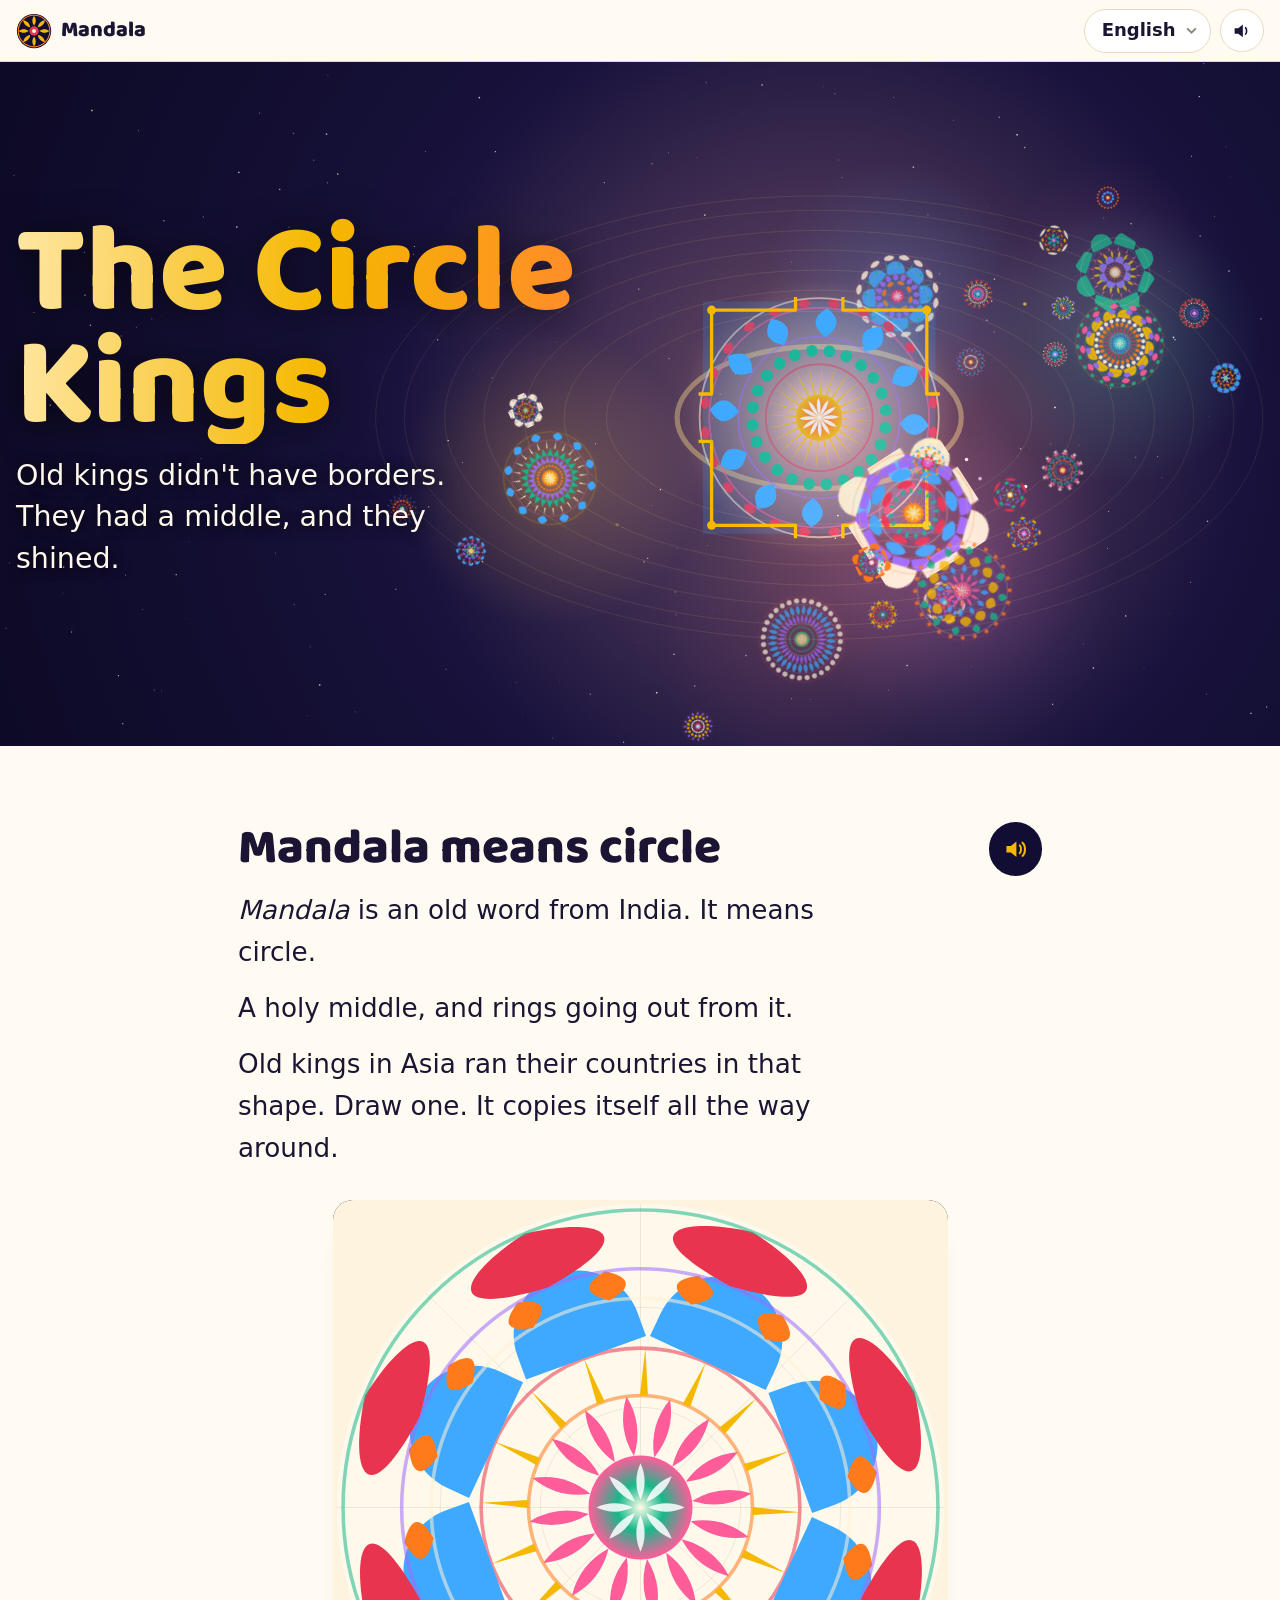
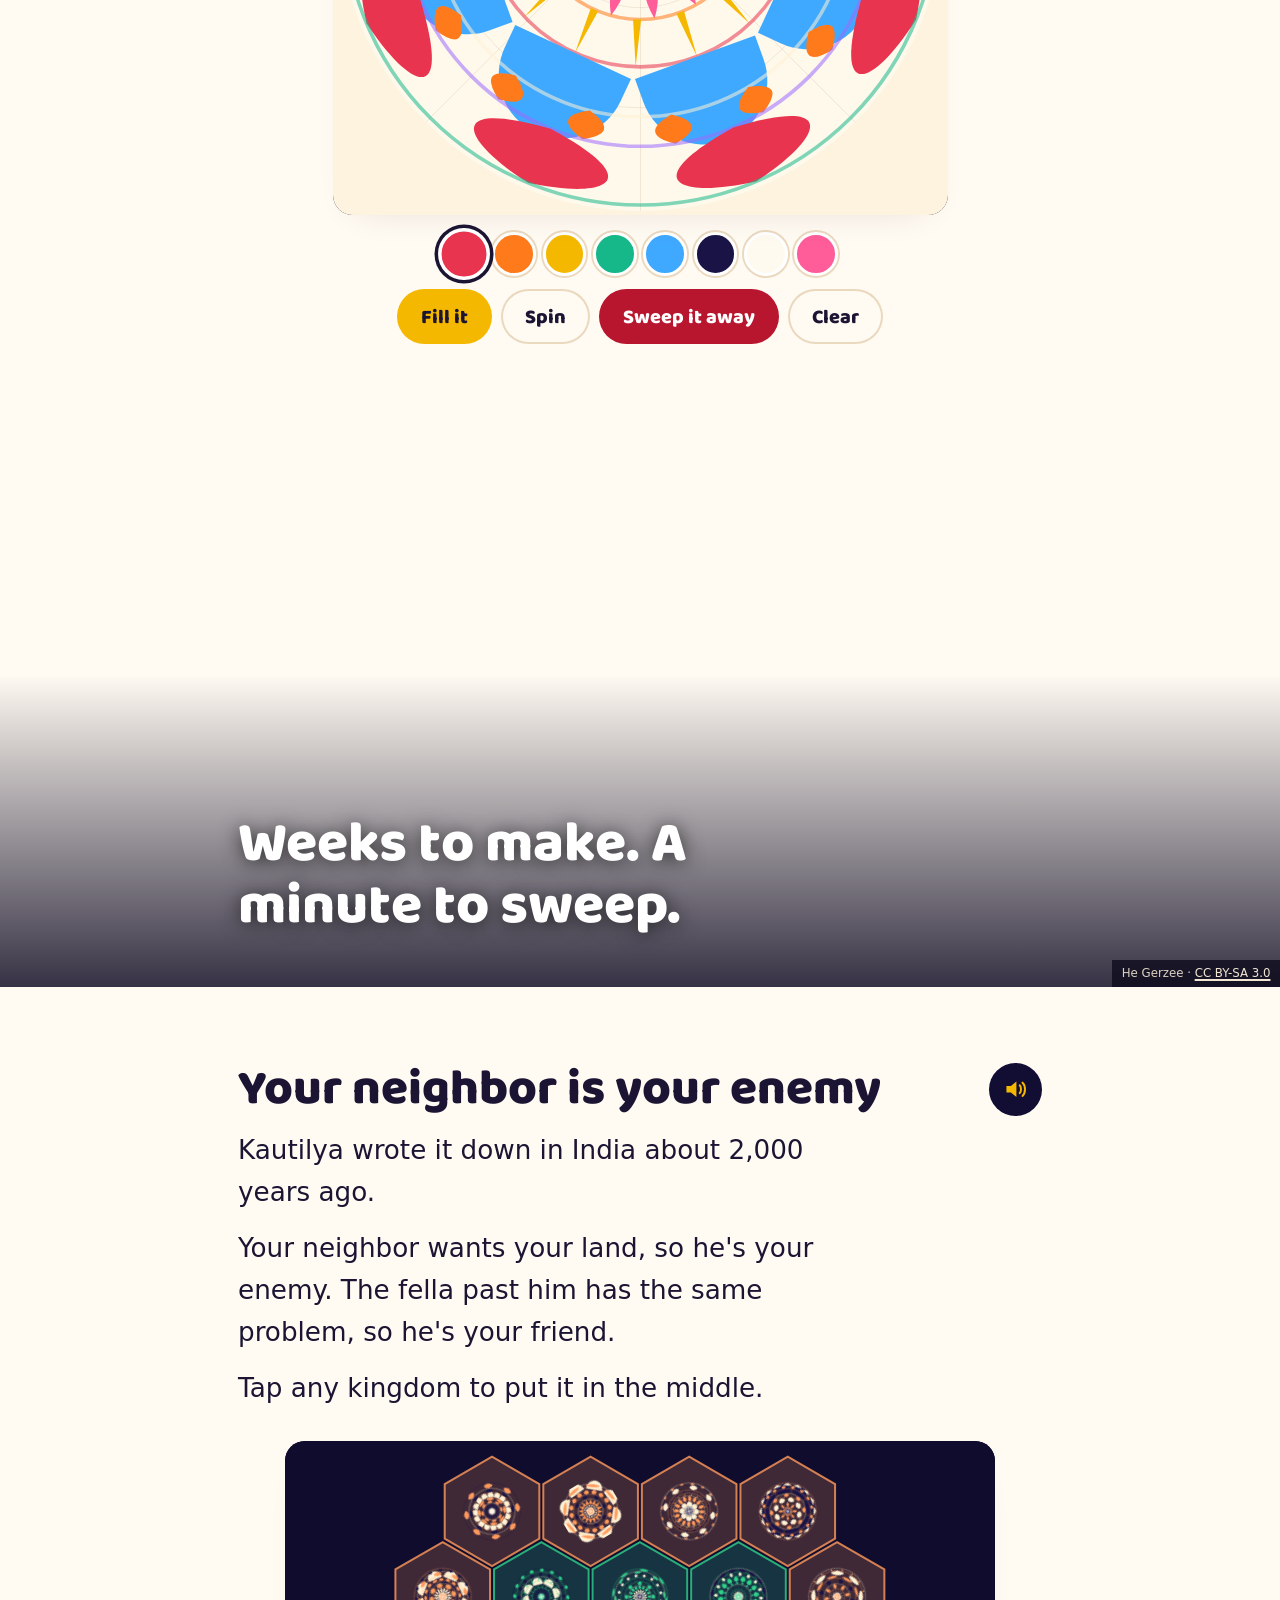
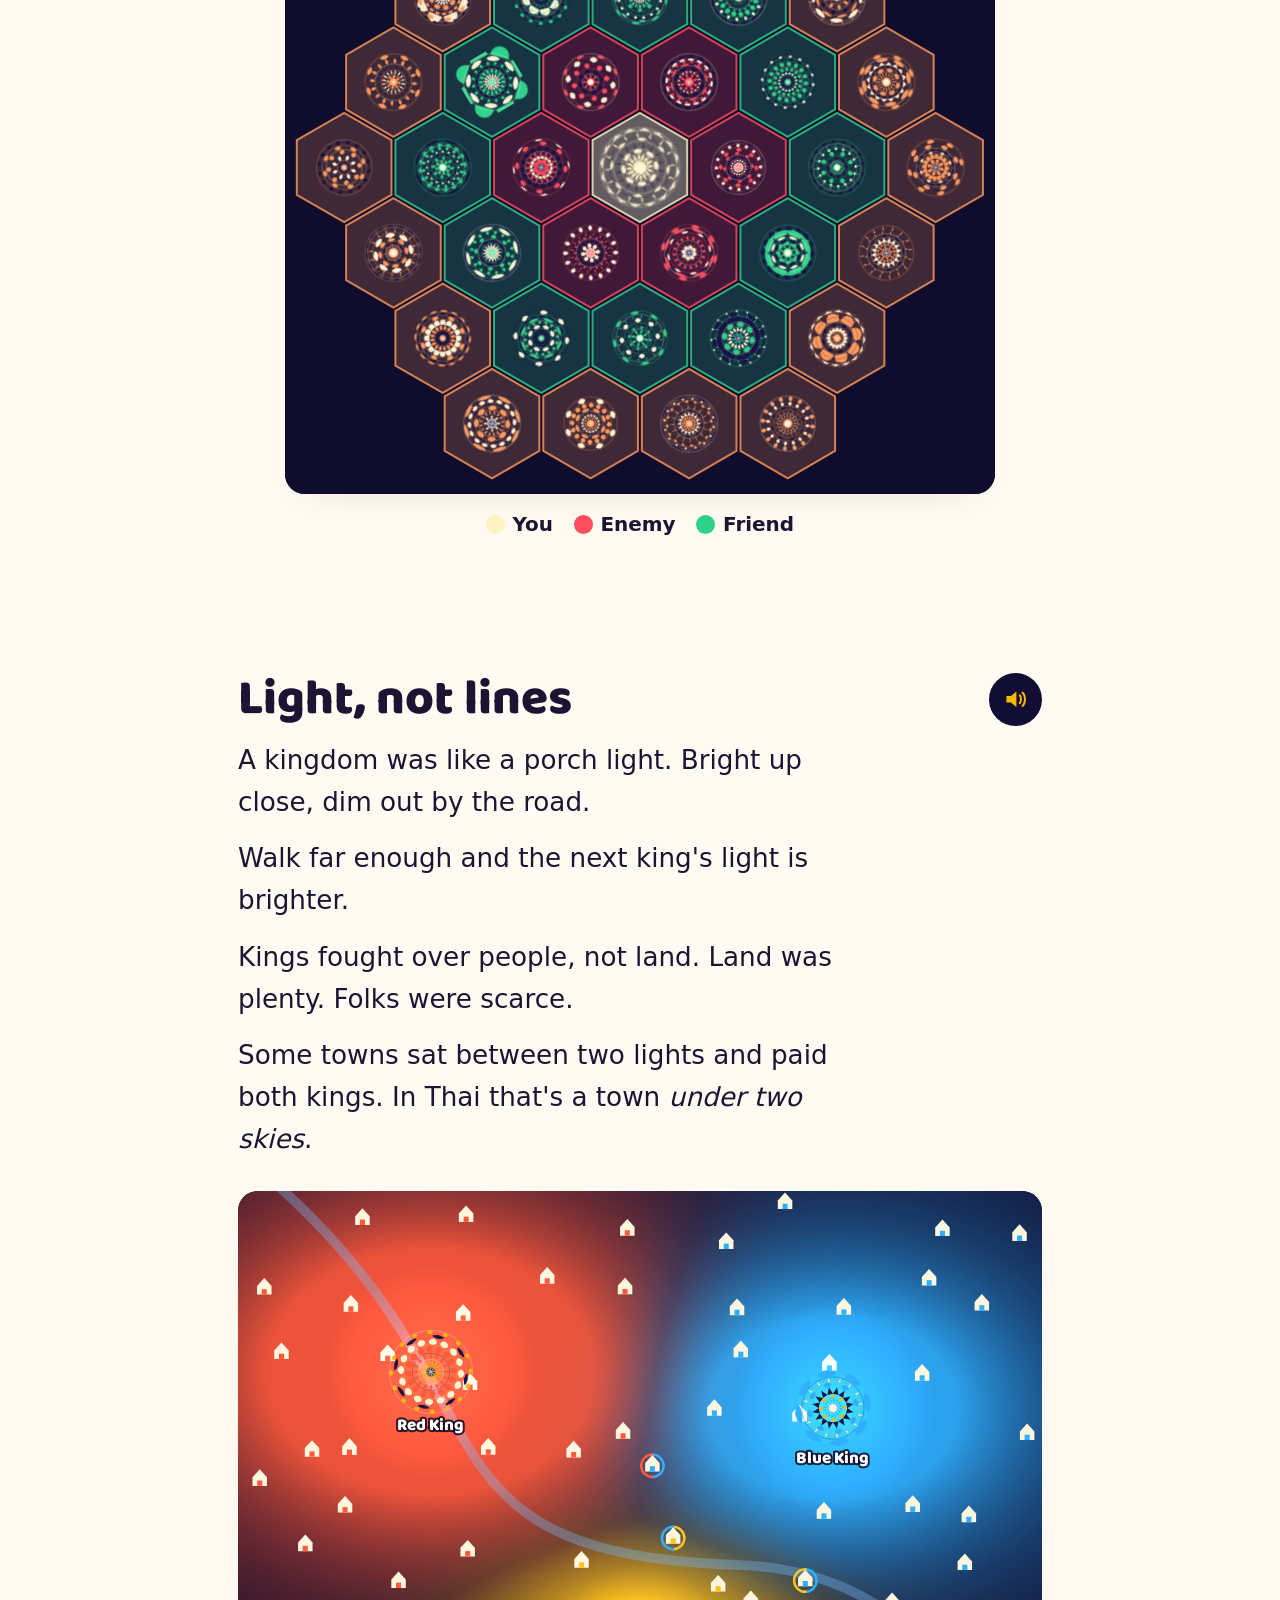
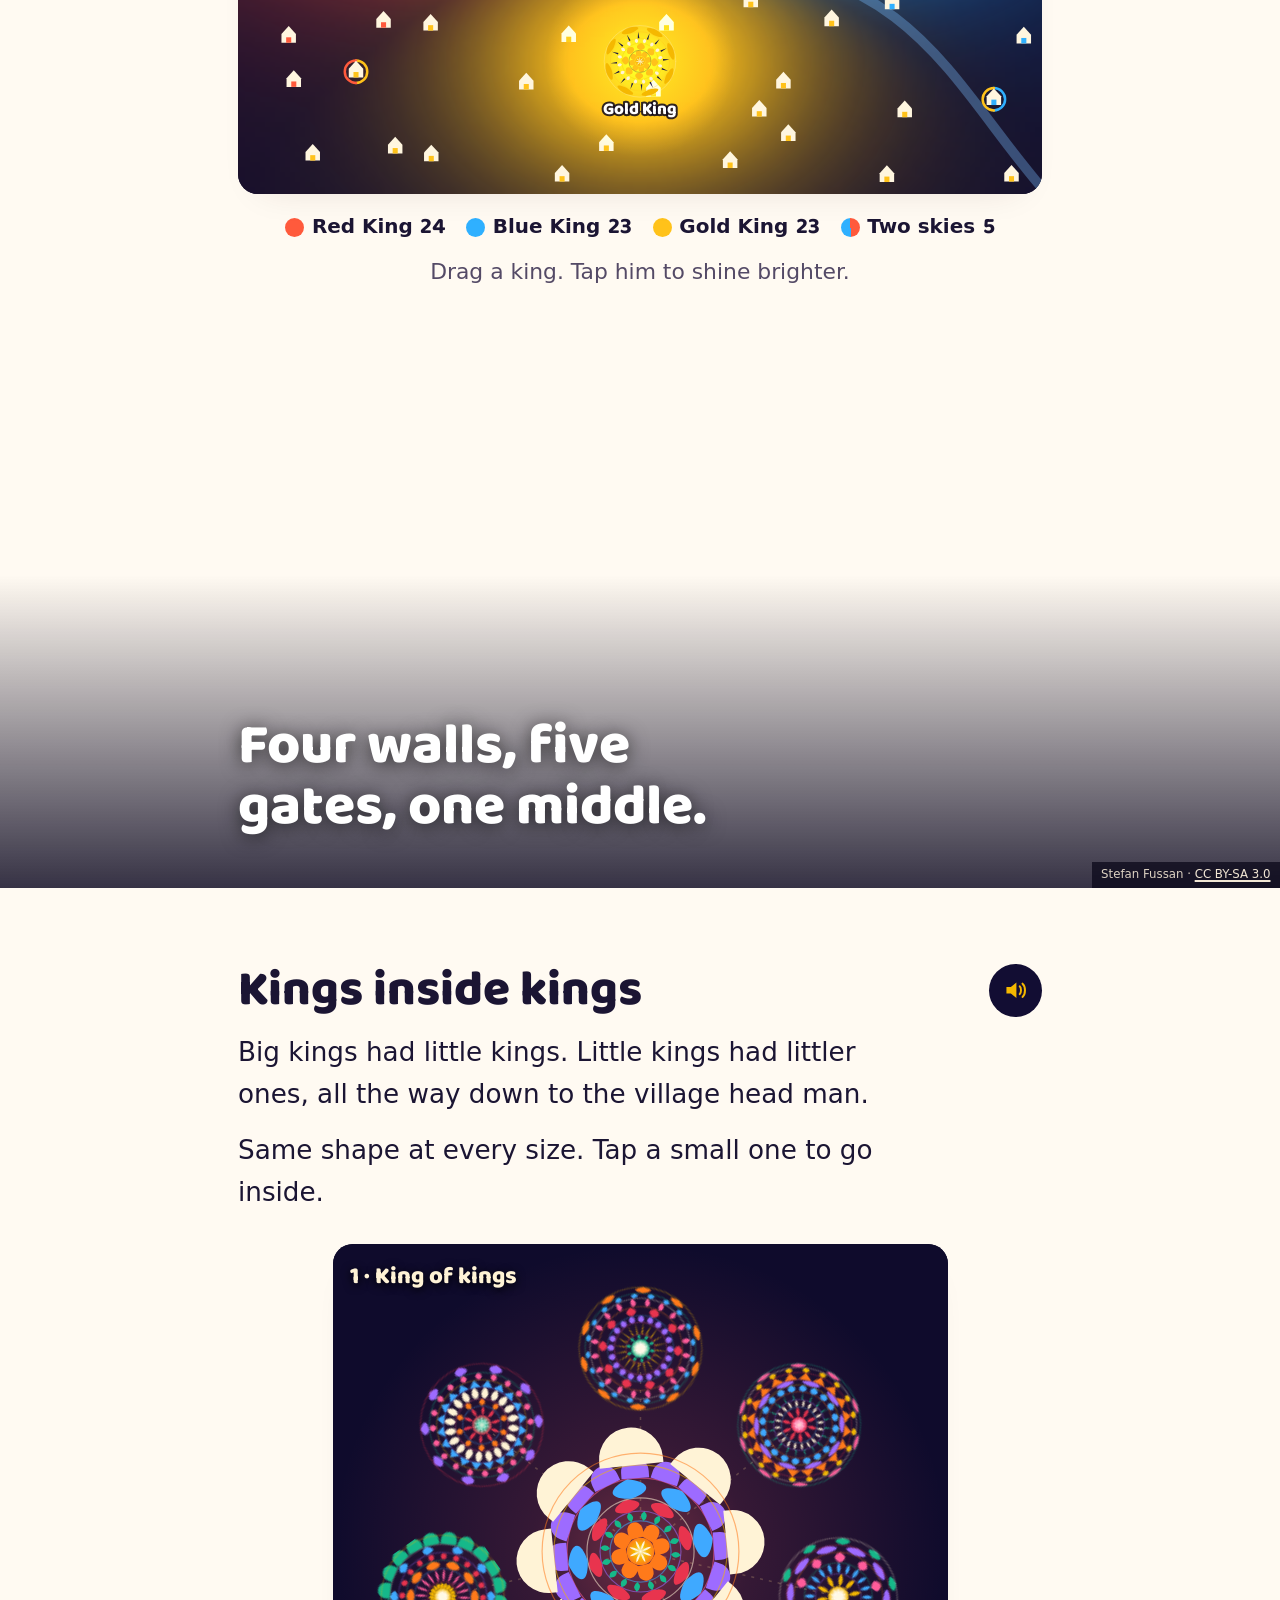
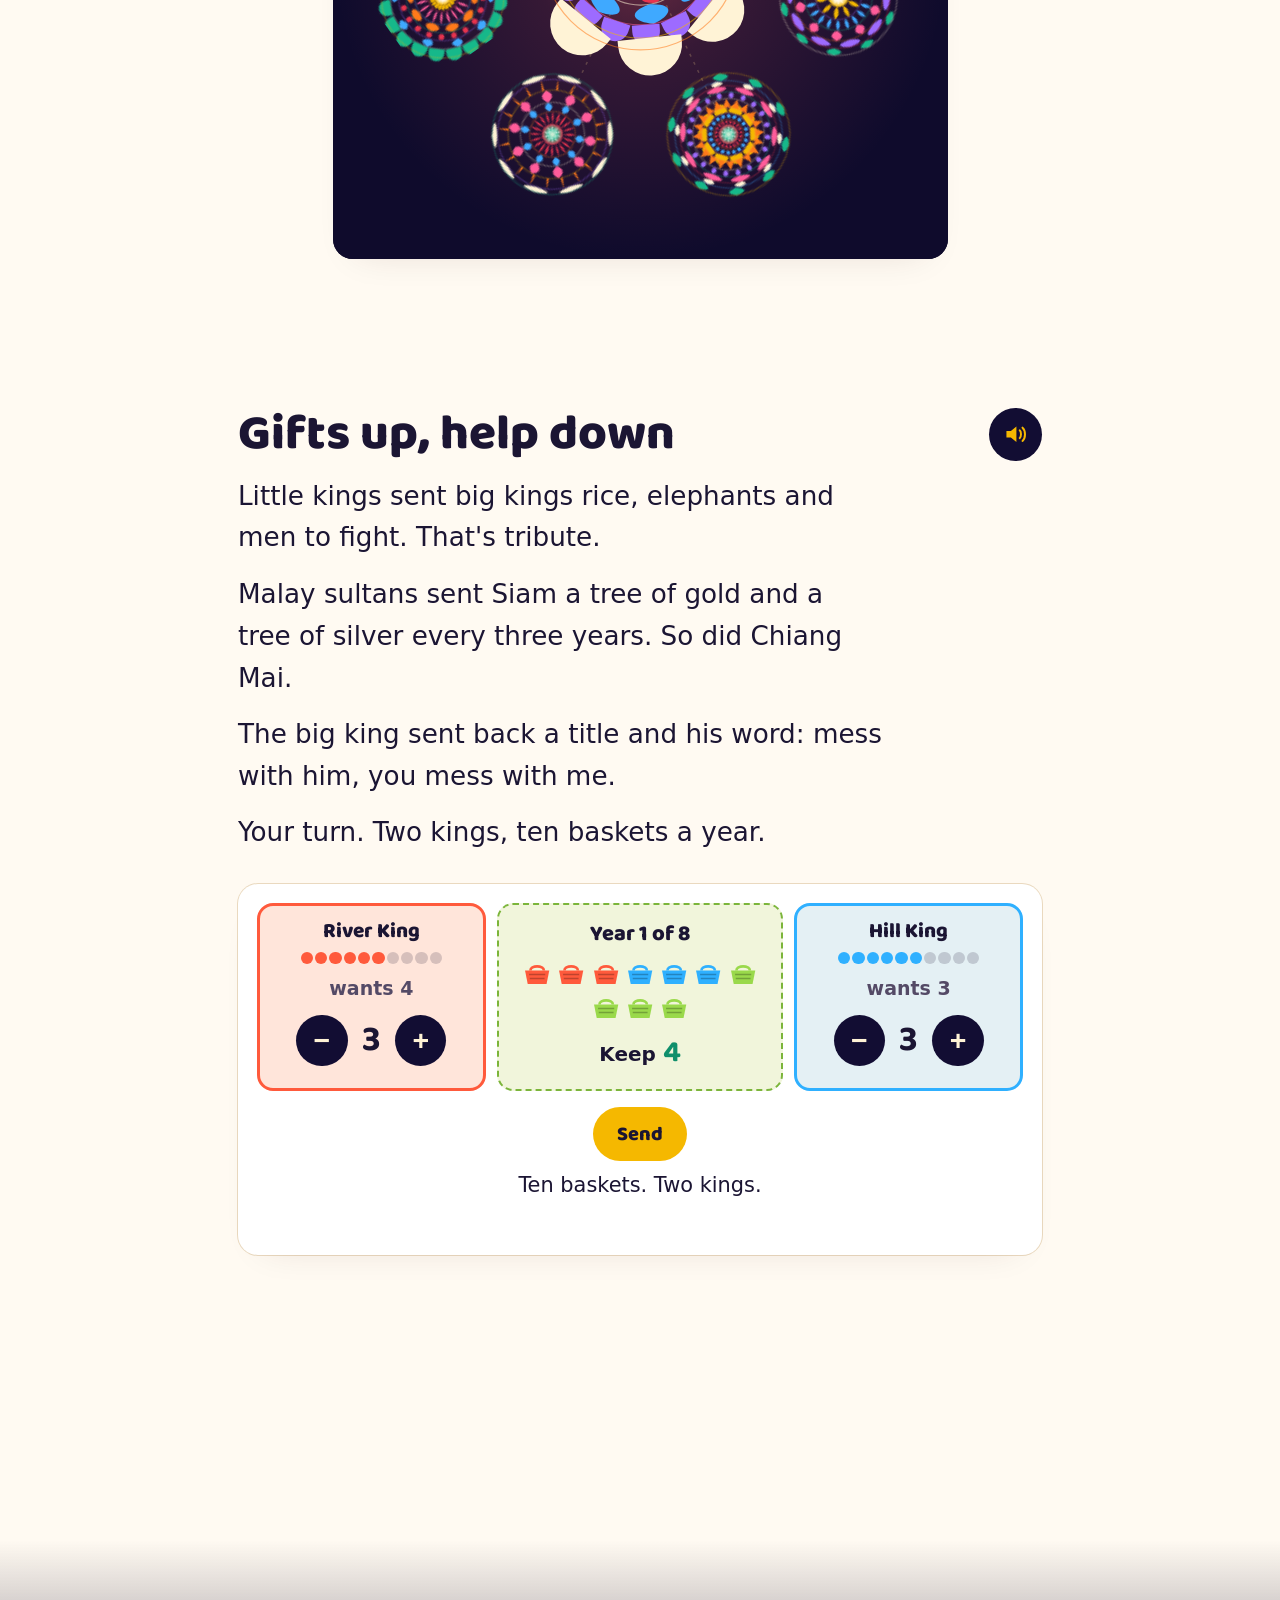
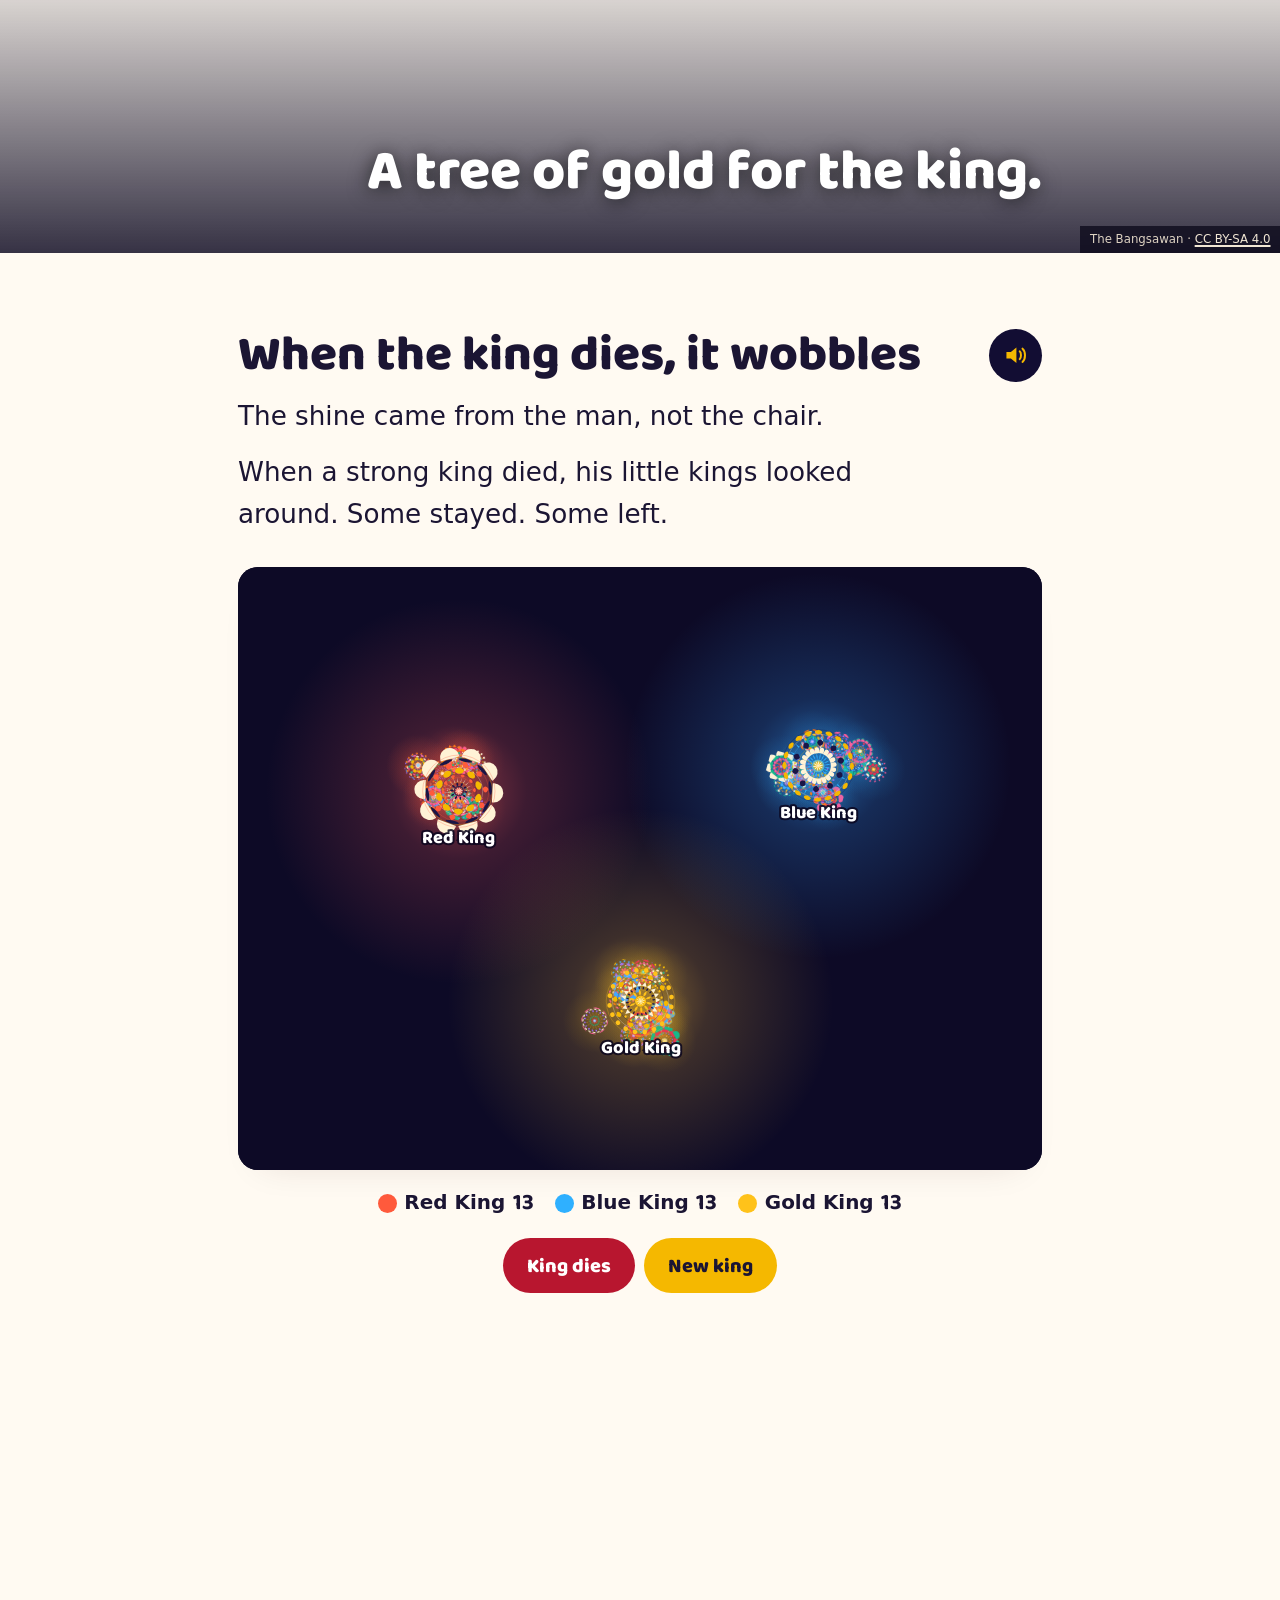
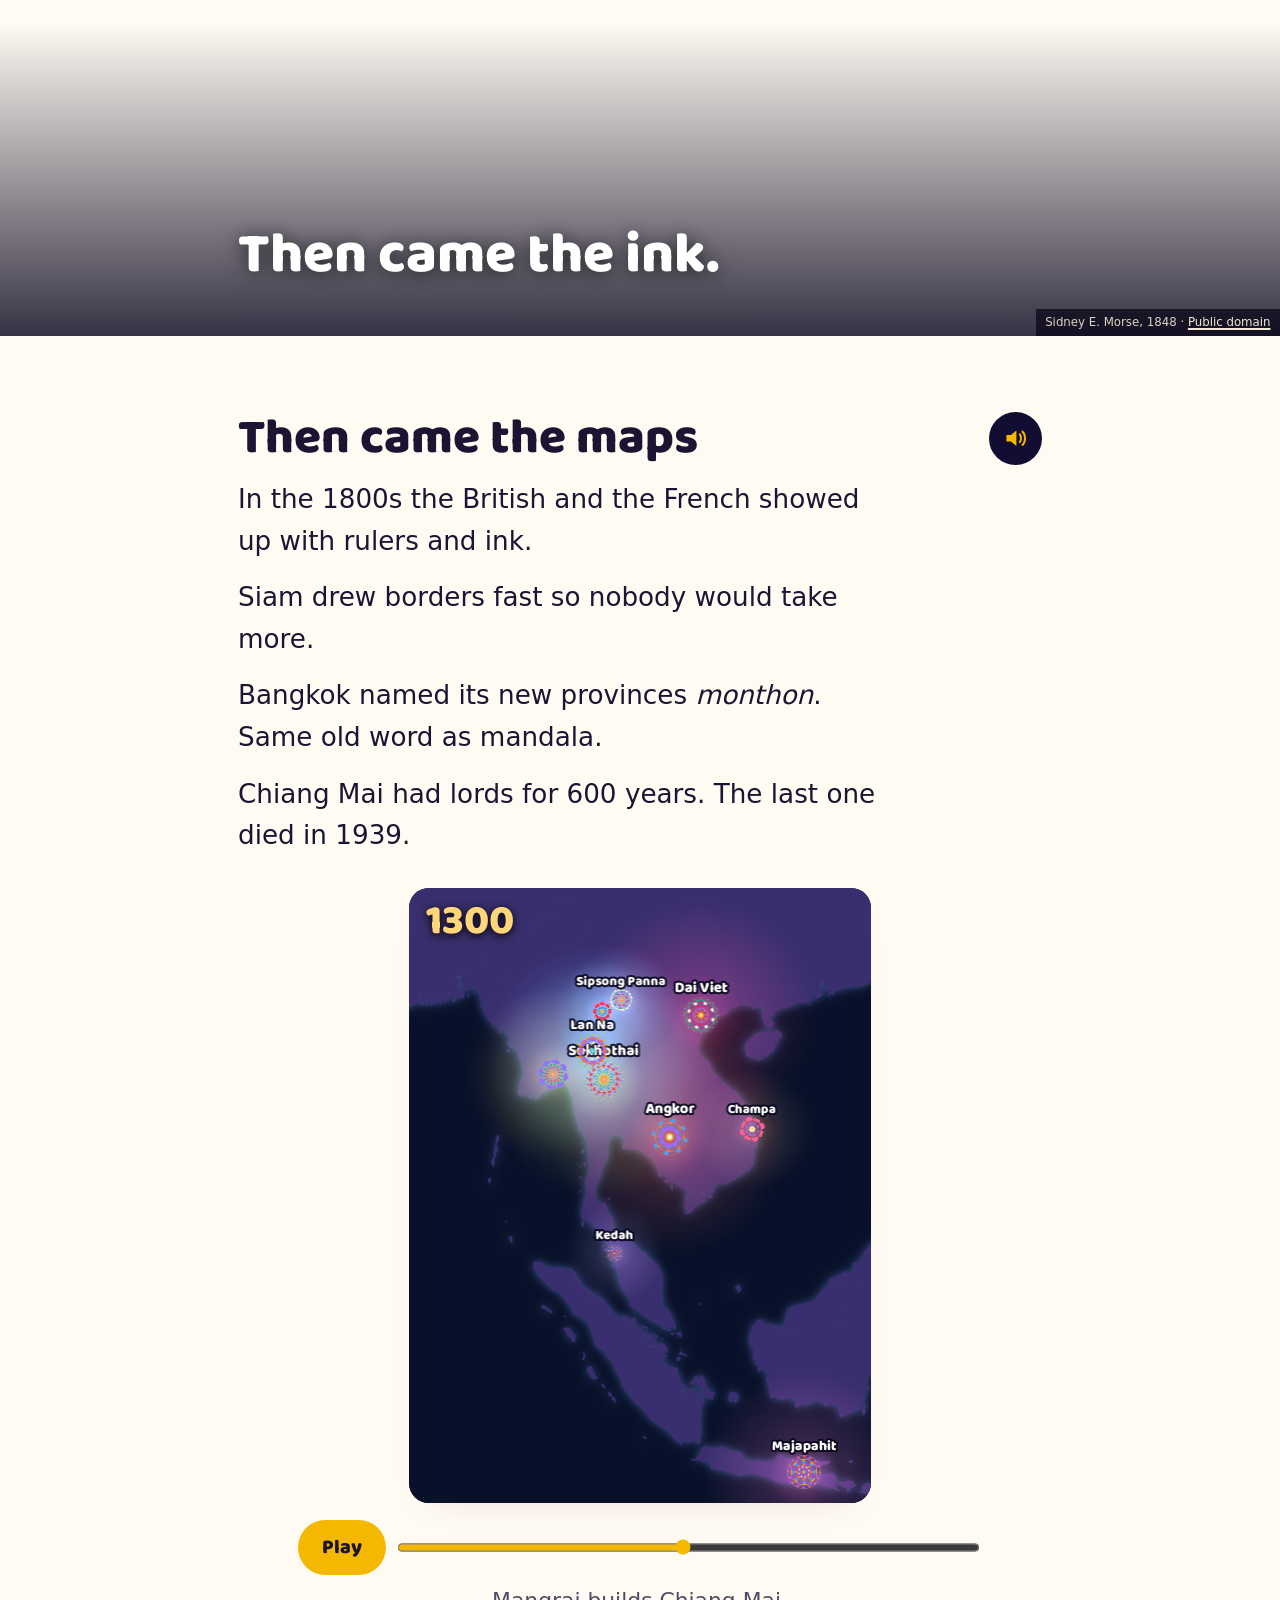
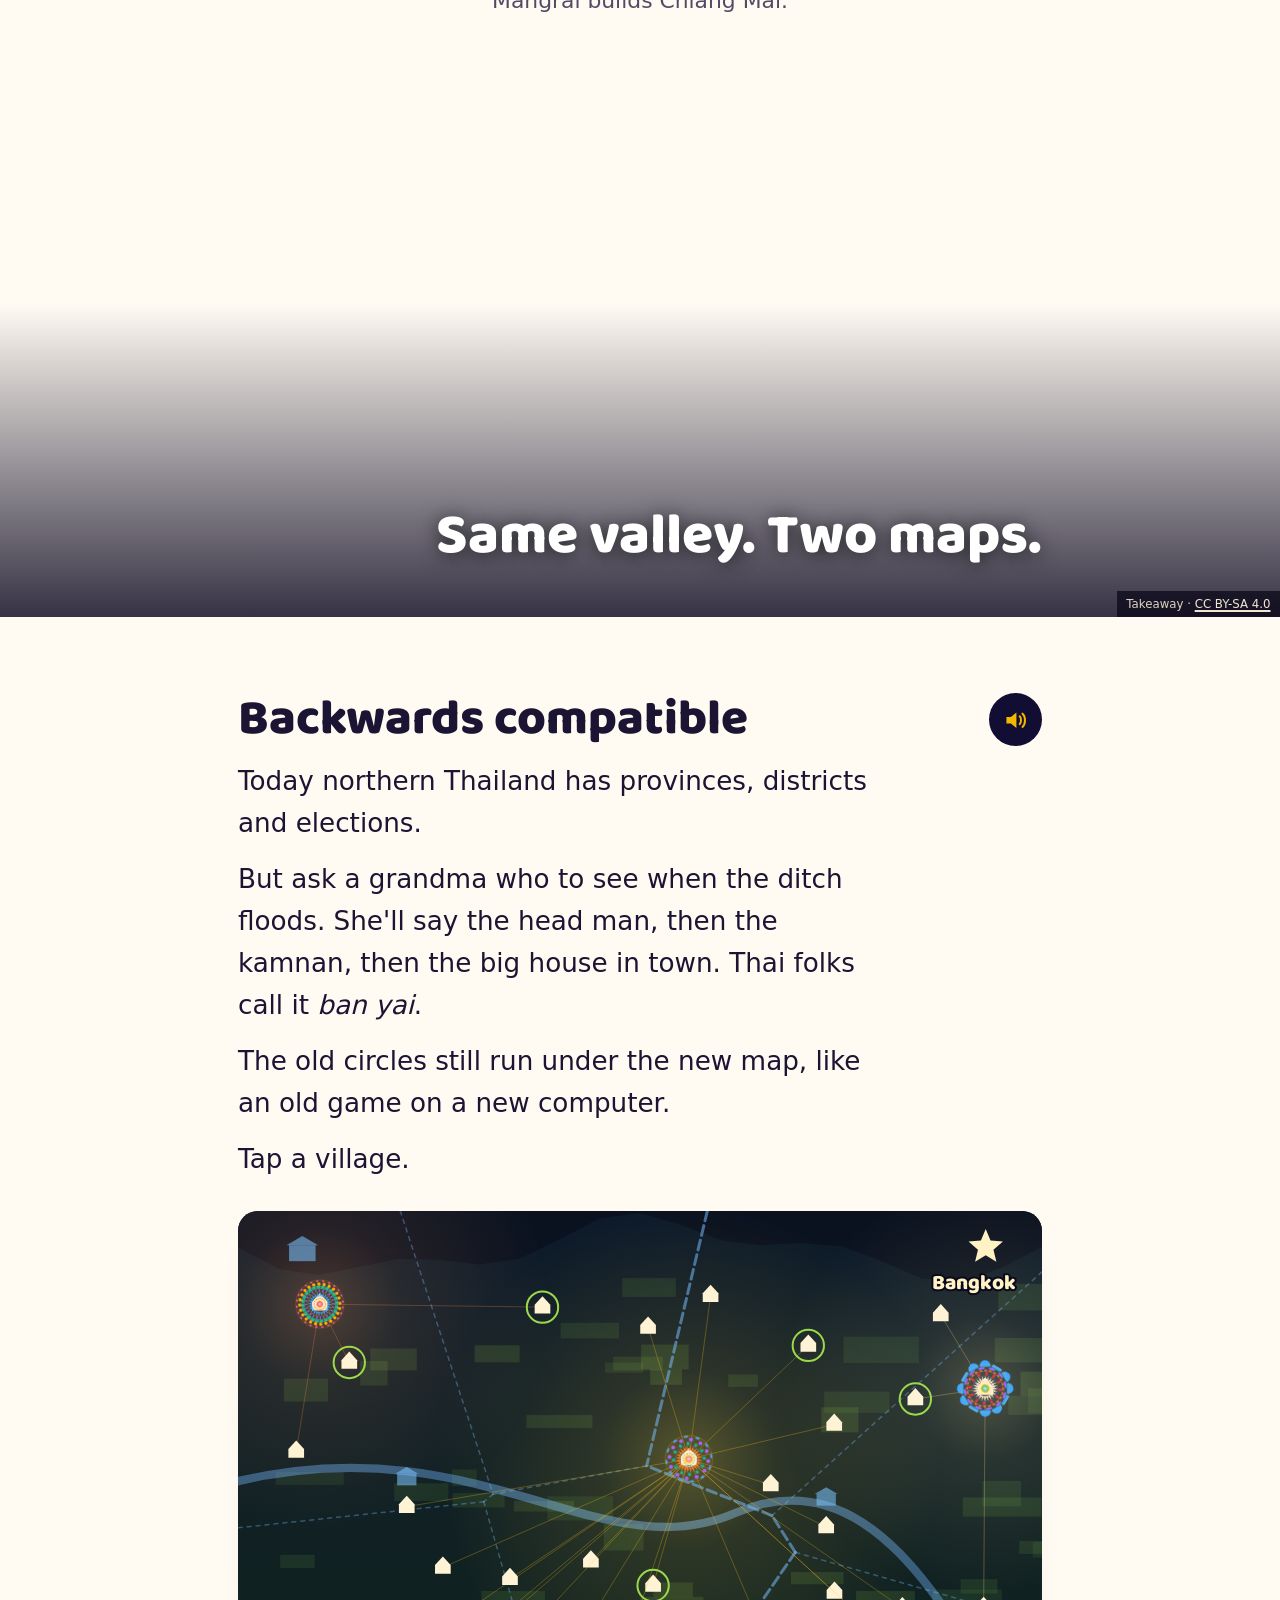
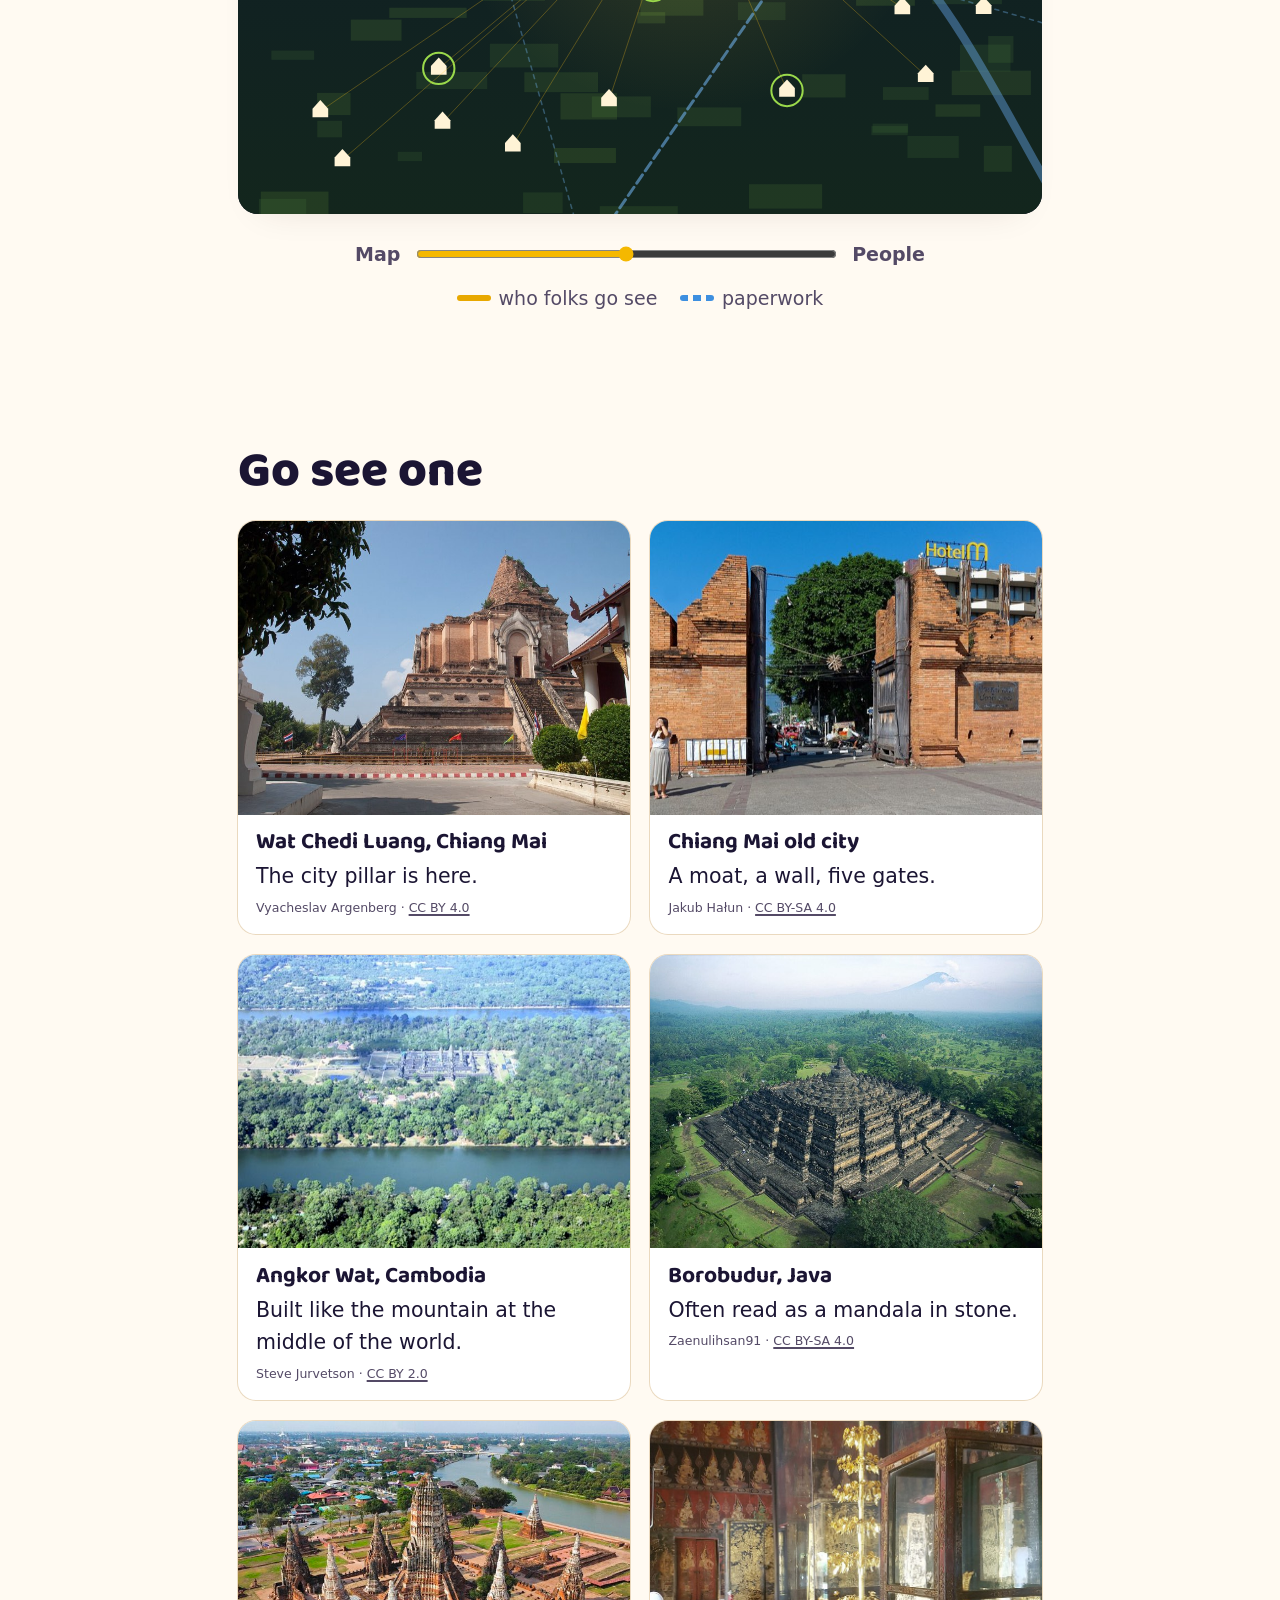
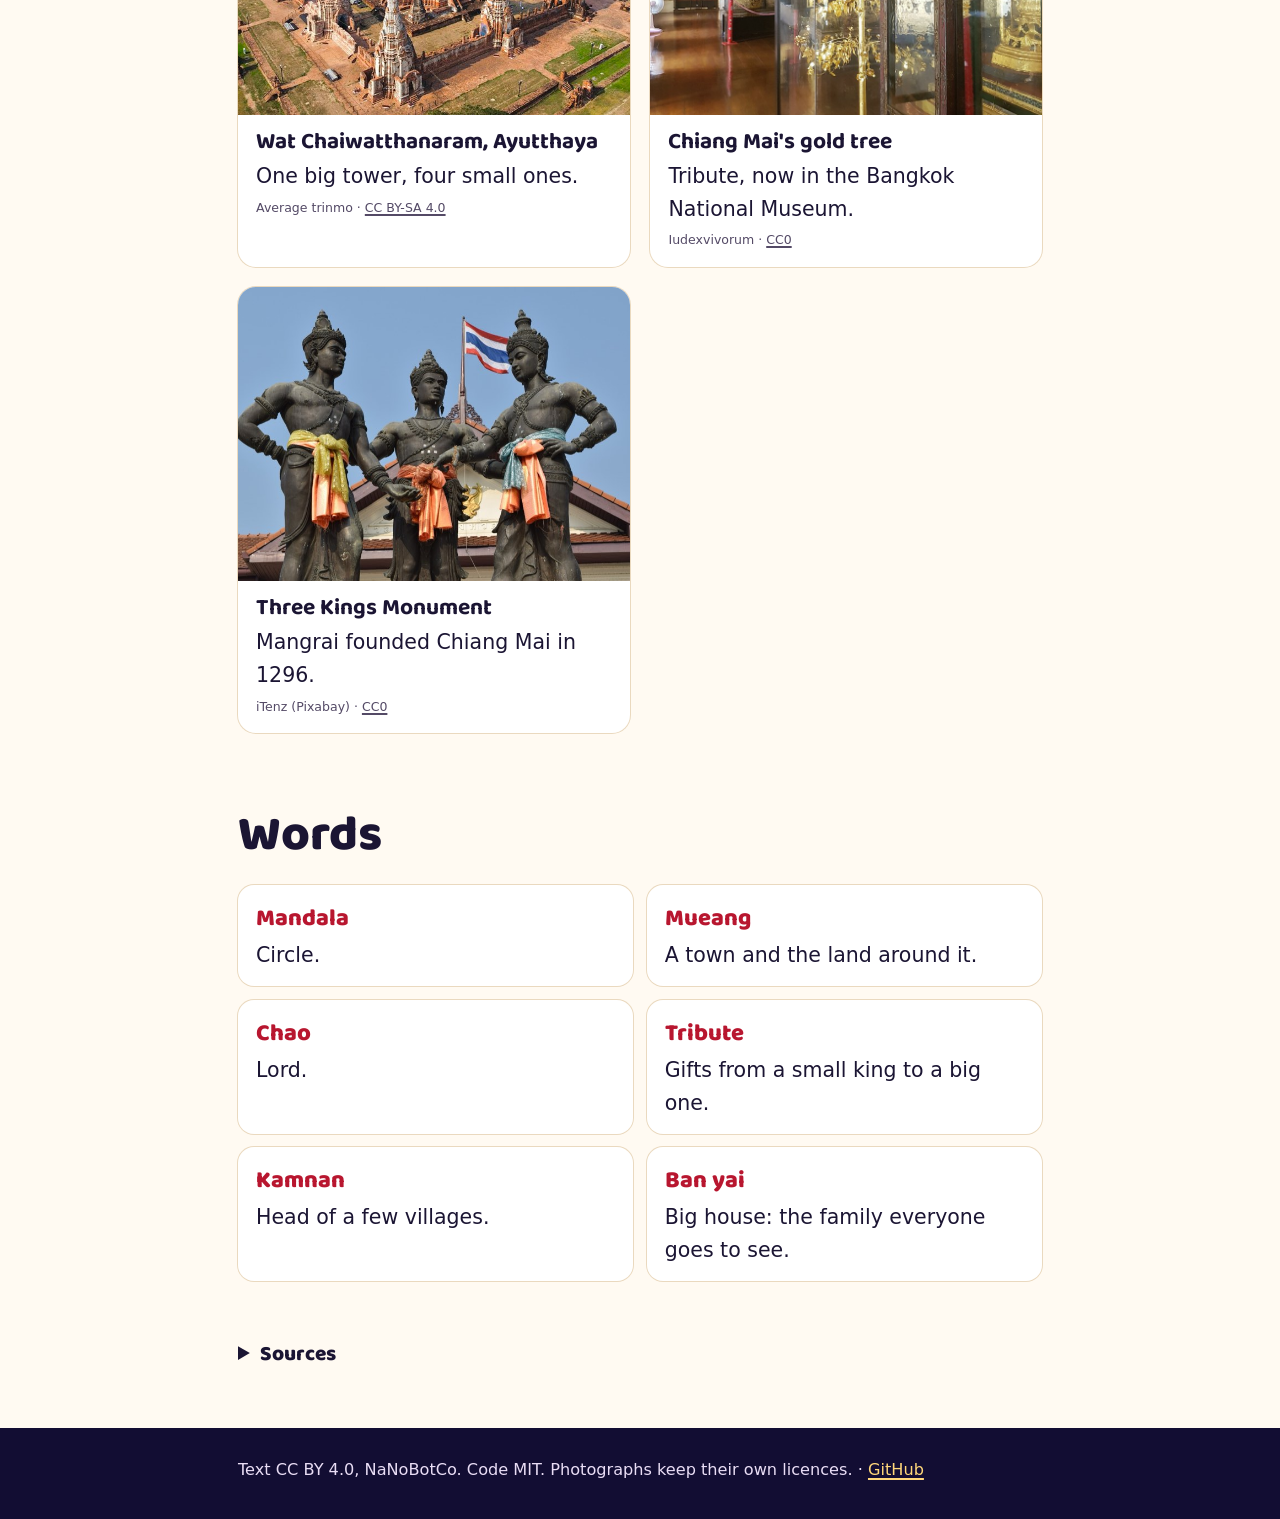
==== commit 56520a36: "Mandala · The Circle Kings: five dialects, toys, pictures Co-Authored-By: Claude Opus 5.5 <noreply@a" ====
--- a/docs/index.html
+++ b/docs/index.html
@@ -1,118 +1,35 @@
 <!doctype html>
-<html lang="en-US"><head><meta charset="utf-8"><meta name="viewport" content="width=device-width,initial-scale=1">
-<title>The Circle Kings · Mandala, told by Uncle Jimmy</title>
-<meta name="description" content="How old kings in Southeast Asia ran things in circles of light instead of fences, told on the porch. Toys, mandalas, pictures, and why the North of Thailand still runs a bit that way.">
+<html lang="en-US"><head><meta charset="utf-8"><meta name="viewport" content="width=device-width,initial-scale=1,viewport-fit=cover">
+<script>(function(){var v=(function(){var v=null;try{v=localStorage.getItem('mandala-voice')}catch(e){}
+if(v&&/^(us|bogan|lanna|marathi|genz)$/.test(v))return v;var tz='';try{tz=Intl.DateTimeFormat().resolvedOptions().timeZone||''}catch(e){}
+var L=(navigator.languages&&navigator.languages.length?navigator.languages:[navigator.language||'']).map(function(x){return String(x).toLowerCase()});
+var has=function(p){return L.some(function(x){return x.indexOf(p)===0})};
+if(/^australia\//i.test(tz)||L[0]==='en-au')return 'bogan';if(has('mr'))return 'marathi';
+if(/^asia\/bangkok$/i.test(tz)&&(has('th')||has('nod')))return 'lanna';return 'us'})();if(v!=='us')location.replace(location.pathname.replace(/[^/]*$/,'')+v+'/'+location.hash)})();</script>
+<title>The Circle Kings</title>
+<meta name="description" content="How old Southeast Asian kings ruled in circles of light instead of borders, and why northern Thailand still works a bit that way.">
 <link rel="canonical" href="https://nanobotco.github.io/mandala/"><link rel="alternate" hreflang="en-US" href="https://nanobotco.github.io/mandala/"><link rel="alternate" hreflang="en-AU" href="https://nanobotco.github.io/mandala/bogan/"><link rel="alternate" hreflang="th" href="https://nanobotco.github.io/mandala/lanna/"><link rel="alternate" hreflang="mr" href="https://nanobotco.github.io/mandala/marathi/"><link rel="alternate" hreflang="en-US" href="https://nanobotco.github.io/mandala/genz/">
-<meta property="og:type" content="website"><meta property="og:url" content="https://nanobotco.github.io/mandala/"><meta property="og:title" content="The Circle Kings · Mandala, told by Uncle Jimmy"><meta property="og:description" content="How old kings in Southeast Asia ran things in circles of light instead of fences, told on the porch. Toys, mandalas, pictures, and why the North of Thailand still runs a bit that way.">
-<meta property="og:image" content="https://nanobotco.github.io/mandala/card-us.jpg"><meta property="og:image:width" content="1200"><meta property="og:image:height" content="630"><meta property="og:image:alt" content="A glowing gold mandala with little mandalas going round it, and the words The Circle Kings.">
-<meta name="twitter:card" content="summary_large_image"><meta name="twitter:image" content="https://nanobotco.github.io/mandala/card-us.jpg"><meta name="twitter:title" content="The Circle Kings · Mandala, told by Uncle Jimmy"><meta name="twitter:description" content="How old kings in Southeast Asia ran things in circles of light instead of fences, told on the porch. Toys, mandalas, pictures, and why the North of Thailand still runs a bit that way.">
+<meta property="og:type" content="website"><meta property="og:url" content="https://nanobotco.github.io/mandala/"><meta property="og:title" content="The Circle Kings"><meta property="og:description" content="How old Southeast Asian kings ruled in circles of light instead of borders, and why northern Thailand still works a bit that way.">
+<meta property="og:image" content="https://nanobotco.github.io/mandala/card-us.jpg"><meta property="og:image:width" content="1200"><meta property="og:image:height" content="630"><meta property="og:image:alt" content="A glowing gold mandala with little mandalas around it.">
+<meta name="twitter:card" content="summary_large_image"><meta name="twitter:image" content="https://nanobotco.github.io/mandala/card-us.jpg"><meta name="twitter:title" content="The Circle Kings"><meta name="twitter:description" content="How old Southeast Asian kings ruled in circles of light instead of borders, and why northern Thailand still works a bit that way.">
 <meta name="theme-color" content="#120d33"><link rel="icon" href="icon.svg" type="image/svg+xml">
 <link rel="preconnect" href="https://fonts.googleapis.com"><link rel="preconnect" href="https://fonts.gstatic.com" crossorigin>
 <link rel="stylesheet" href="https://fonts.googleapis.com/css2?family=Baloo+2:wght@500;700;800&display=swap">
 <link rel="stylesheet" href="mandala.css">
 <style>:root{--display:"Baloo 2",system-ui,sans-serif;--body:"Avenir Next",Avenir,"Segoe UI",system-ui,sans-serif;--canvas-font:"Baloo 2",system-ui,sans-serif}</style>
-</head><body class="v-us">
+</head><body>
 <a class="skip" href="#circle">Skip to the story</a>
-<header class="top"><a class="brand" href="#top" aria-label="Mandala"><svg viewBox="0 0 40 40" aria-hidden="true"><use href="icon.svg#m"/></svg><span>Mandala</span></a>
- <nav class="voices" aria-label="Who&#x27;s telling it"><a href="./" lang="en-US" hreflang="en-US" aria-current="page"><b>Uncle Jimmy</b><small>y&#x27;all</small></a><a href="bogan/" lang="en-AU" hreflang="en-AU"><b>Uncle Dazza</b><small>strewth</small></a><a href="lanna/" lang="th" hreflang="th"><b>แม่อุ๊ยบัว</b><small>กำเมือง</small></a><a href="marathi/" lang="mr" hreflang="mr"><b>आबा</b><small>गावरान मराठी</small></a><a href="genz/" lang="en-US" hreflang="en-US"><b>your cousin</b><small>no cap</small></a></nav>
- <button class="snd" type="button" aria-pressed="true"><svg viewBox="0 0 24 24" aria-hidden="true"><path d="M12 3a2 2 0 0 1 2 2c3 1 4 4 4 7v3l2 2v1H4v-1l2-2v-3c0-3 1-6 4-7a2 2 0 0 1 2-2zm-2 16h4a2 2 0 0 1-4 0z" fill="currentColor"/></svg><span></span></button>
-</header>
+<header class="top"><a class="brand" href="#top"><svg viewBox="0 0 40 40" aria-hidden="true"><use href="icon.svg#m"/></svg><span>Mandala</span></a>
+<div class="tools"><select id="dialect" class="dial" aria-label="Dialect"><option value="./" data-v="us" lang="en-US" selected>English</option><option value="bogan/" data-v="bogan" lang="en-AU">Aussie</option><option value="lanna/" data-v="lanna" lang="th">คำเมือง</option><option value="marathi/" data-v="marathi" lang="mr">मराठी</option><option value="genz/" data-v="genz" lang="en-US">Gen Z</option></select><button class="snd" type="button" aria-pressed="true" aria-label="Sound on"><svg viewBox="0 0 24 24" aria-hidden="true"><path d="M4 9v6h4l5 4V5L8 9H4z" fill="currentColor"/><path class="w" d="M16 8.5c1.5 1 1.5 6 0 7" fill="none" stroke="currentColor" stroke-width="1.8" stroke-linecap="round"/></svg></button></div></header>
 <main id="top">
-<section class="hero"><canvas id="hero-cv" aria-label="A big mandala in the middle with smaller ones going round it. Tap them."></canvas>
- <div class="hin"><span class="kicker">Mandala · told by Uncle Jimmy</span><h1>The Circle Kings</h1><p class="lede">Way back, kings didn't have fences. They had a middle, and they shined. Pull up a chair.</p><p class="hint">Tap the big one in the middle. Tap the little ones too.</p></div></section>
-<div class="who"><div class="in"><p class="whoname">Uncle Jimmy here. Grab you a sweet tea. This won't take long.</p><p class="tapnote">See a word with <span class="sl" tabindex="0" role="button" data-g="Like this one. Tap it and I&#x27;ll tell you what I mean.">dots under it</span>? Tap it.</p></div></div>
-<nav class="sec" aria-label="Parts of the story"><a href="#circle">Circle</a><a href="#ring">Neighbors</a><a href="#light">Light</a><a href="#dolls">Kings in kings</a><a href="#gifts">Gifts</a><a href="#wobble">Wobble</a><a href="#maps">Maps</a><a href="#today">Today</a><a href="#visit">Go see</a><a href="#words">Words</a><a href="#sources">Sources</a></nav>
+<section class="hero"><canvas id="hero-cv" aria-label="A big mandala with smaller ones going round it. Tap them."></canvas><div class="hin"><h1>The Circle Kings</h1><p class="lede">Old kings didn't have borders. They had a middle, and they shined.</p></div></section>
 <div class="col">
-<section id="circle" class="sec"><header class="sh"><canvas class="mark" data-seed="11" width="64" height="64" aria-hidden="true"></canvas>
- <div><span class="kicker">First off</span><h2>Mandala means circle</h2></div>
- <button class="say" type="button" data-for="circle" aria-pressed="false"><svg viewBox="0 0 24 24" aria-hidden="true"><path d="M4 9v6h4l5 4V5L8 9H4z" fill="currentColor"/><path d="M16 8.5c1.5 1 1.5 6 0 7M18.5 6c3 2.5 3 9.5 0 12" fill="none" stroke="currentColor" stroke-width="1.8" stroke-linecap="round"/></svg><span>Tell it to me</span></button>
-</header><div class="talk"><p><b>Mandala.</b> Say it with me: MAN-duh-luh. It's an old, old word from India. It means <b>circle</b>.</p><p>Monks make 'em out of colored sand. Takes 'em <span class="sl" tabindex="0" role="button" data-g="a real long time. Days and days.">a coon's age</span>. Then they sweep the whole thing up. Lord have mercy.</p><p>There's a holy spot in the middle, and rings going out, and out, and out.</p><p>Here's the kicker: old kings in Asia ran their whole country in that exact same shape.</p><p>Go on and make you one. Draw with your finger. It copies itself all the way 'round.</p></div><div class="toy" id="toy-maker"><div class="stage sq"><canvas aria-label="Drawing board. Draw with your finger and it copies itself round the circle."></canvas></div>
- <div class="ctl"><div class="swatches" role="group" aria-label="Sand colors"></div>
- <button class="btn coat" data-k="spokes" type="button">Spokes <b>8</b></button>
- <button class="btn coat" data-k="mirror" type="button" aria-pressed="true">Mirror</button>
- <button class="btn coat" data-k="size" type="button">Brush <b>●</b></button>
- <button class="btn gold" data-k="fill" type="button">Fill it for me</button>
- <button class="btn coat" data-k="spin" type="button" aria-pressed="false">Spin it</button>
- <button class="btn" data-k="sweep" type="button">Sweep it away</button>
- <button class="btn ghost" data-k="clear" type="button">Start over</button></div>
- <p class="out" aria-live="polite"></p></div><div class="talk"><p>Now sweep it away. That's what the monks do. Nothing stays put. Kings neither.</p></div></section><div class="band" role="img" aria-label="A round sand mandala, bright colors laid grain by grain.">
- <div class="bgwrap"><img data-src="img/sand-mandala.jpg" alt=""></div>
- <div class="in"><span class="kicker">A sand mandala</span><p class="bh">Weeks to make. A minute to sweep.</p></div>
- <span class="cred">He Gerzee · <a href="https://commons.wikimedia.org/wiki/File:Mandala_made_at_Prismare_by_Tibetan_monks.JPG">CC BY-SA 3.0</a>, Wikimedia Commons</span>
-</div><section id="ring" class="sec"><header class="sh"><canvas class="mark" data-seed="18" width="64" height="64" aria-hidden="true"></canvas>
- <div><span class="kicker">The oldest trick</span><h2>Your neighbor's your enemy</h2></div>
- <button class="say" type="button" data-for="ring" aria-pressed="false"><svg viewBox="0 0 24 24" aria-hidden="true"><path d="M4 9v6h4l5 4V5L8 9H4z" fill="currentColor"/><path d="M16 8.5c1.5 1 1.5 6 0 7M18.5 6c3 2.5 3 9.5 0 12" fill="none" stroke="currentColor" stroke-width="1.8" stroke-linecap="round"/></svg><span>Tell it to me</span></button>
-</header><div class="talk"><p>About two thousand years back, a smart fella in India named <b>Kautilya</b> wrote a book on how to be king.</p><p>He drew it as rings. You in the middle. Your next-door neighbor? He's <span class="sl" tabindex="0" role="button" data-g="looking hard at something he wants">eyeballin'</span> your land. That's your <b>enemy</b>.</p><p>The fella past him has got the same problem with that neighbor. So he's your <b>friend</b>.</p><p>Enemy, friend, enemy, friend, all the way out. <span class="sl" tabindex="0" role="button" data-g="That&#x27;s how it is, sure enough.">Ain't that the truth</span>.</p><p>Tap any kingdom. Now it's the middle, and everybody changes color.</p></div><div class="toy" id="toy-rings"><div class="stage hexs"><canvas aria-label="Kingdoms on a honeycomb, colored friend or enemy. Tap one to make it the middle."></canvas></div>
- <div class="legend"></div><p class="out" aria-live="polite">Tap any kingdom to make it the middle.</p></div><div class="talk"><p>Folks still say it: the enemy of my enemy is my friend. Kautilya called the whole thing the <b>circle of kings</b>.</p></div></section><section id="light" class="sec"><header class="sh"><canvas class="mark" data-seed="25" width="64" height="64" aria-hidden="true"></canvas>
- <div><span class="kicker">No fences</span><h2>Light, not lines</h2></div>
- <button class="say" type="button" data-for="light" aria-pressed="false"><svg viewBox="0 0 24 24" aria-hidden="true"><path d="M4 9v6h4l5 4V5L8 9H4z" fill="currentColor"/><path d="M16 8.5c1.5 1 1.5 6 0 7M18.5 6c3 2.5 3 9.5 0 12" fill="none" stroke="currentColor" stroke-width="1.8" stroke-linecap="round"/></svg><span>Tell it to me</span></button>
-</header><div class="talk"><p>Back then there weren't no lines on the map. Shoot, there weren't hardly any maps.</p><p>A kingdom was like a <b>porch light</b>. Bright up close. Dimmer out in the yard. Out by the road you can't hardly tell.</p><p>Walk far enough and the next fella's porch light is brighter. Now you're on his porch.</p><p>Some little towns sat <span class="sl" tabindex="0" role="button" data-g="right exactly">smack dab</span> between two lights, and paid both kings. Old-time Thai folks called that a town <b>under two skies</b>.</p><p>And kings fought over <b>people</b>, not dirt. Land was everywhere. Folks were scarce. The king with the most folks around him was the king.</p><p>Drag a king around. Slide to make him shine. Tap a village to see who it pays.</p></div><div class="toy" id="toy-lights"><div class="stage wide"><canvas aria-label="Three kings and a valley of villages. Drag the kings."></canvas></div>
- <div class="tally" aria-live="polite"></div>
- <div class="rngs"><label class="rng" style="--c:#ff5a3c"><span>Red King · shine</span><input type="range" min="1" max="10" value="6"></label><label class="rng" style="--c:#2fb0ff"><span>Blue King · shine</span><input type="range" min="1" max="10" value="5"></label><label class="rng" style="--c:#ffc21a"><span>Gold King · shine</span><input type="range" min="1" max="10" value="4"></label></div>
- <p class="out" aria-live="polite">Drag a king. Tap a village.</p></div></section><div class="band" role="img" aria-label="Chiang Mai&#x27;s old city wall and moat.">
- <div class="bgwrap"><img data-src="img/chiang-mai-moat.jpg" alt=""></div>
- <div class="in"><span class="kicker">Chiang Mai</span><p class="bh">Four walls, five gates, one middle.</p><p>The old city sits in a square of water.</p></div>
- <span class="cred">Stefan Fussan · <a href="https://commons.wikimedia.org/wiki/File:Chiang_Mai_-_Chiang_Mai_Moat_-_0005.jpg">CC BY-SA 3.0</a>, Wikimedia Commons</span>
-</div><section id="dolls" class="sec"><header class="sh"><canvas class="mark" data-seed="32" width="64" height="64" aria-hidden="true"></canvas>
- <div><span class="kicker">Same shape, every size</span><h2>Kings inside kings</h2></div>
- <button class="say" type="button" data-for="dolls" aria-pressed="false"><svg viewBox="0 0 24 24" aria-hidden="true"><path d="M4 9v6h4l5 4V5L8 9H4z" fill="currentColor"/><path d="M16 8.5c1.5 1 1.5 6 0 7M18.5 6c3 2.5 3 9.5 0 12" fill="none" stroke="currentColor" stroke-width="1.8" stroke-linecap="round"/></svg><span>Tell it to me</span></button>
-</header><div class="talk"><p>Every big king had little kings around him. Every little king had littler kings. All the way down to the head man in your village.</p><p>Like them wooden dolls with a littler doll inside, and a littler one inside that.</p><p>Up in the North of Thailand a town was a <b>mueang</b> (say <i>MUE-ang</i>), a village was a <b>baan</b>, and the man on top was the <b>chao</b>. That means lord.</p><p>Tap a little one to go inside it.</p></div><div class="toy" id="toy-dolls"><div class="stage sq"><canvas aria-label="Kingdoms inside kingdoms. Tap a small one to go in."></canvas><span class="lv"></span></div>
- <div class="ctl"><button class="btn ghost" data-k="back" type="button" hidden>Back out</button></div>
- <p class="out" aria-live="polite"></p></div></section><section id="gifts" class="sec"><header class="sh"><canvas class="mark" data-seed="39" width="64" height="64" aria-hidden="true"></canvas>
- <div><span class="kicker">Tribute</span><h2>Gifts go up, help comes down</h2></div>
- <button class="say" type="button" data-for="gifts" aria-pressed="false"><svg viewBox="0 0 24 24" aria-hidden="true"><path d="M4 9v6h4l5 4V5L8 9H4z" fill="currentColor"/><path d="M16 8.5c1.5 1 1.5 6 0 7M18.5 6c3 2.5 3 9.5 0 12" fill="none" stroke="currentColor" stroke-width="1.8" stroke-linecap="round"/></svg><span>Tell it to me</span></button>
-</header><div class="talk"><p>Little king sends the big king presents. Rice. Elephants. Fellas to fight. That's called <b>tribute</b>.</p><p>Down south, the Malay sultans sent Siam a little tree made out of gold, and one out of silver. They called it <b>bunga mas</b>, gold flowers. Chiang Mai sent Bangkok gold and silver trees too, every three years.</p><p>Big king sends back a fancy title, a fancy umbrella, and the word: anybody messes with you, messes with me.</p><p>That didn't mean he owned your land. It meant you were his people. <span class="sl" tabindex="0" role="button" data-g="It matters a lot.">Big difference</span>.</p><p>Now you try. You're head man of a little town between two big kings. Ten baskets a year. Split 'em up.</p></div><div class="toy game" id="toy-game"><div class="gboard">
-<div class="king" data-i="0" style="--c:#ff5a3c"><div class="kname">River King</div><div class="meter" role="img"></div><div class="want"></div>
- <div class="give"><button class="step" type="button" data-i="0" data-d="-1" aria-label="less">−</button><span class="giv"><b>3</b></span><button class="step" type="button" data-i="0" data-d="1" aria-label="more">+</button></div></div><div class="town"><div class="year"></div><div class="baskets"></div><div class="keep">You keep <b></b></div><div class="titles"></div></div>
-<div class="king" data-i="1" style="--c:#2fb0ff"><div class="kname">Hill King</div><div class="meter" role="img"></div><div class="want"></div>
- <div class="give"><button class="step" type="button" data-i="1" data-d="-1" aria-label="less">−</button><span class="giv"><b>3</b></span><button class="step" type="button" data-i="1" data-d="1" aria-label="more">+</button></div></div></div>
- <div class="gctl"><button class="btn gold" data-k="send" type="button">Send it</button><button class="btn gold" data-k="again" type="button" hidden>Play again</button></div>
- <div class="log" aria-live="polite"></div></div></section><div class="band right" role="img" aria-label="A small tree made of gold, sent as tribute.">
- <div class="bgwrap"><img data-src="img/bunga-mas.jpg" alt="" style="object-position:50% 40%"></div>
- <div class="in"><span class="kicker">Bunga mas</span><p class="bh">A tree of gold, sent to the king.</p></div>
- <span class="cred">The Bangsawan · <a href="https://commons.wikimedia.org/wiki/File:Bunga_Mas_(Muzium_Negara).jpg">CC BY-SA 4.0</a>, Wikimedia Commons</span>
-</div><section id="wobble" class="sec"><header class="sh"><canvas class="mark" data-seed="46" width="64" height="64" aria-hidden="true"></canvas>
- <div><span class="kicker">The catch</span><h2>When the king dies, it all wobbles</h2></div>
- <button class="say" type="button" data-for="wobble" aria-pressed="false"><svg viewBox="0 0 24 24" aria-hidden="true"><path d="M4 9v6h4l5 4V5L8 9H4z" fill="currentColor"/><path d="M16 8.5c1.5 1 1.5 6 0 7M18.5 6c3 2.5 3 9.5 0 12" fill="none" stroke="currentColor" stroke-width="1.8" stroke-linecap="round"/></svg><span>Tell it to me</span></button>
-</header><div class="talk"><p>All that shine came from the <b>man</b>. Not the chair. The man.</p><p>Folks said a strong king had a <span class="sl" tabindex="0" role="button" data-g="a whole lot of">mess of</span> <b>merit</b>, good luck stored up from good deeds. That's what pulled people in.</p><p>When he passed on, the little kings got to wondering. Is the new boy <span class="sl" tabindex="0" role="button" data-g="any good">any count</span>? Some stayed. Some drifted off to another king.</p><p>So the circles were always swelling up and shrinking down. Like breathing.</p><p>Press the button and watch what happens when a king passes on. Tap a king to help him make merit.</p></div><div class="toy" id="toy-orbits"><div class="stage wide"><canvas aria-label="Three kings with towns going round them."></canvas></div>
- <div class="tally" aria-live="polite"></div>
- <div class="ctl"><button class="btn" data-k="die" type="button">The old king passes on</button><button class="btn gold" data-k="rise" type="button">New king shows his stuff</button><button class="btn ghost" data-k="shake" type="button">Shake it up</button></div>
- <p class="out" aria-live="polite">Tap a king to help him make merit.</p></div></section><div class="band" role="img" aria-label="An old map of Siam.">
- <div class="bgwrap"><img data-src="img/siam-1848.jpg" alt=""></div>
- <div class="in"><span class="kicker">1800s</span><p class="bh">Then came the ink.</p></div>
- <span class="cred">Sidney E. Morse, 1848 · <a href="https://commons.wikimedia.org/wiki/File:Map_of_Siam_(Thailand)_1848_by_Sidney_Morse.jpg">Public domain</a>, Wikimedia Commons</span>
-</div><section id="maps" class="sec"><header class="sh"><canvas class="mark" data-seed="53" width="64" height="64" aria-hidden="true"></canvas>
- <div><span class="kicker">1800s</span><h2>Then the mapmakers showed up</h2></div>
- <button class="say" type="button" data-for="maps" aria-pressed="false"><svg viewBox="0 0 24 24" aria-hidden="true"><path d="M4 9v6h4l5 4V5L8 9H4z" fill="currentColor"/><path d="M16 8.5c1.5 1 1.5 6 0 7M18.5 6c3 2.5 3 9.5 0 12" fill="none" stroke="currentColor" stroke-width="1.8" stroke-linecap="round"/></svg><span>Tell it to me</span></button>
-</header><div class="talk"><p>The British came in on one side and the French on the other, with rulers and ink.</p><p>They said: where's your line? Siam said: line? We got a <b>middle</b>.</p><p>So Siam drew lines, and drew 'em quick, so nobody'd take more. A Thai teacher named <b>Thongchai Winichakul</b> wrote a whole book about it called <i>Siam Mapped</i>.</p><p>And when Bangkok drew its new boxes, guess what it called 'em? <b>Monthon</b>. Same old word as mandala. <span class="sl" tabindex="0" role="button" data-g="That surprises me. Ain&#x27;t that something.">Well I'll be</span>.</p><p>Chiang Mai had lords for six hundred years. Sometimes free, sometimes paying Burma, sometimes paying Siam. Bit by bit Bangkok pulled it in close. The last ruler of Chiang Mai passed on in 1939.</p><p>Slide the years, or press play. Watch the lights turn into lines.</p></div><div class="toy" id="toy-years"><div class="stage tall"><canvas aria-label="Map of Southeast Asia with kingdoms shown as lights."></canvas><span class="yr">1300</span></div>
- <div class="ctl yrs"><button class="btn gold" data-k="play" type="button" aria-pressed="false">Play</button>
- <input type="range" min="600" max="2026" value="1300" aria-label="Year"></div>
- <div class="chips"><button type="button" data-y="700">700</button><button type="button" data-y="1150">1150</button><button type="button" data-y="1296">1296</button><button type="button" data-y="1351">1351</button><button type="button" data-y="1431">1431</button><button type="button" data-y="1558">1558</button><button type="button" data-y="1767">1767</button><button type="button" data-y="1775">1775</button><button type="button" data-y="1893">1893</button><button type="button" data-y="1909">1909</button><button type="button" data-y="1939">1939</button><button type="button" data-y="2026">2026</button></div>
- <p class="out" aria-live="polite"></p></div></section><div class="band right" role="img" aria-label="Rice fields and a village in northern Thailand.">
- <div class="bgwrap"><img data-src="img/mae-wang-rice.jpg" alt=""></div>
- <div class="in"><span class="kicker">Up North, today</span><p class="bh">Same valley. Two maps.</p></div>
- <span class="cred">Takeaway · <a href="https://commons.wikimedia.org/wiki/File:Rice_farmers_Mae_Wang_Chiang_Mai_Province.jpg">CC BY-SA 4.0</a>, Wikimedia Commons</span>
-</div><section id="today" class="sec"><header class="sh"><canvas class="mark" data-seed="60" width="64" height="64" aria-hidden="true"></canvas>
- <div><span class="kicker">The fun part</span><h2>Backwards compatible</h2></div>
- <button class="say" type="button" data-for="today" aria-pressed="false"><svg viewBox="0 0 24 24" aria-hidden="true"><path d="M4 9v6h4l5 4V5L8 9H4z" fill="currentColor"/><path d="M16 8.5c1.5 1 1.5 6 0 7M18.5 6c3 2.5 3 9.5 0 12" fill="none" stroke="currentColor" stroke-width="1.8" stroke-linecap="round"/></svg><span>Tell it to me</span></button>
-</header><div class="talk"><p>Today the North of Thailand has provinces, districts, a governor, ballots. Lines on a map. All official.</p><p>But go ask a grandma in a village who to see when the ditch floods. She won't say the governor.</p><p>She'll say the <b>head man</b>. Then the <b>kamnan</b>, that's the boss of a few villages. Then the <b>big house</b> in town, the family everybody knows. Thai folks call that <b>ban yai</b>. Big house.</p><p>That's the old circle, still a-running, right under the new map. Like an old game that still plays on a brand new computer. Computer folks call that <b>backwards compatible</b>.</p><p>Funny thing: the head man and kamnan jobs came out of the same 1890s shake-up that ended Chiang Mai's own government. The new system grew the same old rings.</p><p>Nobody threw the old way out. They laid the new way on top.</p><p>Tap a village. Watch both roads to Bangkok light up.</p></div><div class="toy" id="toy-overlay"><div class="stage wide"><canvas aria-label="A valley drawn two ways: offices on paper, and who folks go see."></canvas></div>
- <label class="rng mixr"><span>Lines (the map)</span><input type="range" min="0" max="100" value="50" aria-label="Lines (the map) / Lights (the people)"><span>Lights (the people)</span></label>
- <p class="key"><i class="g"></i>who folks go see <i class="b"></i>the paperwork</p>
- <p class="out" aria-live="polite">Tap a village.</p></div></section>
-<section id="visit" class="sec"><header class="sh"><canvas class="mark" data-seed="90" width="64" height="64" aria-hidden="true"></canvas>
- <div><span class="kicker">Road trip</span><h2>Mandalas you can go see</h2></div>
- <button class="say" type="button" data-for="visit" aria-pressed="false"><svg viewBox="0 0 24 24" aria-hidden="true"><path d="M4 9v6h4l5 4V5L8 9H4z" fill="currentColor"/><path d="M16 8.5c1.5 1 1.5 6 0 7M18.5 6c3 2.5 3 9.5 0 12" fill="none" stroke="currentColor" stroke-width="1.8" stroke-linecap="round"/></svg><span>Tell it to me</span></button>
-</header><div class="talk"><p>These ones are built big enough to walk around in.</p></div><div class="cards"><figure class="card"><div class="ph"><img data-src="img/wat-chedi-luang.jpg" alt="The big brick chedi of Wat Chedi Luang." width="800" height="600"></div><figcaption><b>Wat Chedi Luang, Chiang Mai</b><span>Middle of the old city. The city pillar lives here now.</span><small>Vyacheslav Argenberg · <a href="https://commons.wikimedia.org/wiki/File:Wat_Chedi_Luang,_Stupa,_Chiang_Mai,_Thailand.jpg">CC BY 4.0</a>, Wikimedia Commons</small></figcaption></figure><figure class="card"><div class="ph"><img data-src="img/tha-phae-gate.jpg" alt="Tha Phae Gate in Chiang Mai." width="800" height="600"></div><figcaption><b>Chiang Mai's old city</b><span>Roughly square. A moat, a wall, five gates. A mandala you can drive around.</span><small>Jakub Hałun · <a href="https://commons.wikimedia.org/wiki/File:20171105_Tha_Phae_Gate_Chiang_Mai_9784_DxO.jpg">CC BY-SA 4.0</a>, Wikimedia Commons</small></figcaption></figure><figure class="card"><div class="ph"><img data-src="img/angkor-wat-air.jpg" alt="Angkor Wat&#x27;s towers over the water." width="800" height="600"></div><figcaption><b>Angkor Wat, Cambodia</b><span>Five towers. Folks say it's built like the mountain at the middle of the world.</span><small>Steve Jurvetson · <a href="https://commons.wikimedia.org/wiki/File:Angkor_Wat_aerial_view.jpg">CC BY 2.0</a>, Wikimedia Commons</small></figcaption></figure><figure class="card"><div class="ph"><img data-src="img/borobudur.jpg" alt="Borobudur from above." width="800" height="600"></div><figcaption><b>Borobudur, Java</b><span>Lots of folks read it as a mandala made of stone. Walk round and round, up and up.</span><small>Zaenulihsan91 · <a href="https://commons.wikimedia.org/wiki/File:Borobudur_Magelang.jpg">CC BY-SA 4.0</a>, Wikimedia Commons</small></figcaption></figure><figure class="card"><div class="ph"><img data-src="img/wat-chaiwatthanaram.jpg" alt="Wat Chaiwatthanaram&#x27;s towers." width="800" height="600"></div><figcaption><b>Wat Chaiwatthanaram, Ayutthaya</b><span>One big tower, four smaller ones, eight little chapels round 'em.</span><small>Average trinmo · <a href="https://commons.wikimedia.org/wiki/File:Wat_Chaiwatthanaram_by_drone.jpg">CC BY-SA 4.0</a>, Wikimedia Commons</small></figcaption></figure><figure class="card"><div class="ph"><img data-src="img/chiang-mai-gold-tree.jpg" alt="A tall gold tree in a glass case." width="800" height="600"></div><figcaption><b>Chiang Mai's gold tree, Bangkok</b><span>Chiang Mai sent Bangkok gold and silver trees too, every three years. One stands in the Bangkok National Museum.</span><small>Iudexvivorum · <a href="https://commons.wikimedia.org/wiki/File:Bangkok_National_Museum_-_2017-04-22_(139).jpg">CC0</a>, Wikimedia Commons</small></figcaption></figure><figure class="card"><div class="ph"><img data-src="img/three-kings.jpg" alt="Bronze statues of three kings." width="800" height="600"></div><figcaption><b>Three Kings Monument, Chiang Mai</b><span>King Mangrai in the middle, a friend on each side. He built Chiang Mai in 1296.</span><small>iTenz (Pixabay) · <a href="https://commons.wikimedia.org/wiki/File:Three_Kings_Monument_Chiang_Mai.jpg">CC0</a>, Wikimedia Commons</small></figcaption></figure></div></section>
-<section id="words" class="sec"><header class="sh"><canvas class="mark" data-seed="97" width="64" height="64" aria-hidden="true"></canvas>
- <div><span class="kicker">Say 'em right</span><h2>Words</h2></div>
- <button class="say" type="button" data-for="words" aria-pressed="false"><svg viewBox="0 0 24 24" aria-hidden="true"><path d="M4 9v6h4l5 4V5L8 9H4z" fill="currentColor"/><path d="M16 8.5c1.5 1 1.5 6 0 7M18.5 6c3 2.5 3 9.5 0 12" fill="none" stroke="currentColor" stroke-width="1.8" stroke-linecap="round"/></svg><span>Tell it to me</span></button>
-</header><dl class="words"><div class="word"><dt>Mandala</dt><dd>Circle. A picture of the world with a holy middle. Also how old kingdoms were shaped.</dd></div><div class="word"><dt>Mueang (MUE-ang)</dt><dd>A town and the land around it, in Thai and Lao. Big ones had little ones.</dd></div><div class="word"><dt>Chao</dt><dd>Lord. The fella on top of a mueang.</dd></div><div class="word"><dt>Baan</dt><dd>A village. Also a house.</dd></div><div class="word"><dt>Tribute</dt><dd>Presents a little king sends a big king, to show he's on his side.</dd></div><div class="word"><dt>Bunga mas</dt><dd>Gold and silver trees the Malay sultans sent to Siam.</dd></div><div class="word"><dt>Merit (bun)</dt><dd>Good luck saved up from good deeds. A king needed a whole lot.</dd></div><div class="word"><dt>Town under two skies</dt><dd>Mueang song fai fa: a little town that paid two big kings at once. Fa means sky, and lord too.</dd></div><div class="word"><dt>Kautilya</dt><dd>Old Indian writer. Neighbor's your enemy, neighbor's neighbor's your friend.</dd></div><div class="word"><dt>Galactic polity</dt><dd>A teacher named Stanley Tambiah's name for it: a big star, little stars going round.</dd></div><div class="word"><dt>Geo-body</dt><dd>Thongchai Winichakul's word for a country as a shape on a map.</dd></div><div class="word"><dt>Ban yai</dt><dd>Big house. A family in a province everybody goes to see.</dd></div><div class="word"><dt>Kamnan</dt><dd>Head of a few villages put together, a tambon.</dd></div><div class="word"><dt>Phu yai baan</dt><dd>Village head man.</dd></div><div class="word"><dt>Backwards compatible</dt><dd>When the new thing still runs the old thing.</dd></div></dl></section>
-<section id="sources" class="sec"><header class="sh"><canvas class="mark" data-seed="104" width="64" height="64" aria-hidden="true"></canvas>
- <div><span class="kicker">I didn't make it up</span><h2>Sources</h2></div>
- <button class="say" type="button" data-for="sources" aria-pressed="false"><svg viewBox="0 0 24 24" aria-hidden="true"><path d="M4 9v6h4l5 4V5L8 9H4z" fill="currentColor"/><path d="M16 8.5c1.5 1 1.5 6 0 7M18.5 6c3 2.5 3 9.5 0 12" fill="none" stroke="currentColor" stroke-width="1.8" stroke-linecap="round"/></svg><span>Tell it to me</span></button>
-</header><div class="talk"><p>Books, papers and pictures this came from.</p></div><ul class="src"><li>Kautilya, <i>Arthashastra</i>, Book 6, the circle of kings (rajamandala), translated by R. Shamasastry (1915): <a href="https://en.wikisource.org/wiki/Arthashastra/Book_VI">Book 6</a>. Dating: Patrick Olivelle, <i>King, Governance, and Law in Ancient India</i> (Oxford, 2013).</li><li>O. W. Wolters, "Ayudhyā and the Rearward Part of the World", <i>Journal of the Royal Asiatic Society</i> (1968), pp. 166–178, and <i>History, Culture, and Region in Southeast Asian Perspectives</i> (ISEAS, 1982; revised 1999). He brought Kautilya's word into Southeast Asian history.</li><li>S. J. Tambiah, <i>World Conqueror and World Renouncer</i> (Cambridge University Press, 1976), chapter 7, The Galactic Polity.</li><li>Sunait Chutintaranond, "Mandala, Segmentary State and Politics of Centralization in Medieval Ayudhya", <i>Journal of the Siam Society</i> 78(1) (1990): <a href="https://thesiamsociety.org/wp-content/uploads/1990/03/JSS_078_1i_SunaitChutintaranond_MandalaSegmentaryStateInMedievalAyudhaya.pdf">PDF</a></li><li>Thongchai Winichakul, <i>Siam Mapped: A History of the Geo-Body of a Nation</i> (University of Hawai'i Press, 1994). Thai edition: กำเนิดสยามจากแผนที่.</li><li>Volker Grabowsky, <i>The Northern Tai Polity of Lan Na</i>, ARI Working Paper 17 (2004): <a href="https://ari.nus.edu.sg/wp-content/uploads/2018/10/wps04_017.pdf">PDF</a></li><li>Apiradee Techasiriwan, <i>Tai Lü Manuscripts from Southern Yunnan and Northern Laos</i> (PhD, Hamburg, 2019), p. 26, a polity with two overlords, เมืองสองฝ่ายฟ้า: <a href="https://ediss.sub.uni-hamburg.de/bitstream/ediss/6013/1/Dissertation.pdf">PDF</a></li><li>รัตนาพร เศรษฐกุล, การเมืองข้ามฝั่งโขง: ความสัมพันธ์ระหว่างน่านกับสิบสองปันนา, วารสารวิจิตรศิลป์ 6(1), 2558: <a href="https://so02.tci-thaijo.org/index.php/fineartsJournal/article/view/77254">article</a></li><li>เพ็ญสุภา สุขคตะ, มติชนสุดสัปดาห์, 26 พ.ย. 2566, on the city navel and the Inthakhin pillar: <a href="https://www.matichon.co.th/weekly/column/article_728490">column</a></li><li>Tej Bunnag, <i>The Provincial Administration of Siam, 1892–1915</i> (Oxford University Press, 1977). The monthon, headmen and kamnan.</li><li>Christopher Paik and Jessica Vechbanyongratana, "Path to Centralization and Development: Evidence from Siam", <i>World Politics</i> 71(2) (2019). Chiang Mai fully run from Bangkok by 1915.</li><li>Paul Chambers and Watcharapol Supajakwattana, "The Impact of 'Baan Yai' on Thai Politics", ISEAS Perspective 2025/28: <a href="https://www.iseas.edu.sg/wp-content/uploads/2025/03/ISEAS_Perspective_2025_28.pdf">PDF</a></li><li>Andrew Walker, <i>Thailand's Political Peasants: Power in the Modern Rural Economy</i> (University of Wisconsin Press, 2012). A village in Chiang Mai province.</li><li>Bunga mas: <a href="https://www.muziumnegara.gov.my/en/bunga-mas-golden-flower">Muzium Negara</a> · <a href="https://en.wikipedia.org/wiki/Bunga_mas">Wikipedia</a>. Chiang Mai's gold and silver trees: <a href="https://en.wikipedia.org/wiki/Nakhon_Chiang_Mai_(1775%E2%80%931899">Nakhon Chiang Mai, 1775–1899</a>)</li><li>Wikipedia: <a href="https://en.wikipedia.org/wiki/Mandala_(political_model">Mandala (political model)</a>) · <a href="https://en.wikipedia.org/wiki/Lan_Na">Lan Na</a> · <a href="https://en.wikipedia.org/wiki/Monthon">Monthon</a> · <a href="https://en.wikipedia.org/wiki/Inthakhin_(pillar">Inthakhin pillar</a>) · <a href="https://en.wikipedia.org/wiki/Sand_mandala">Sand mandala</a> · <a href="https://en.wikipedia.org/wiki/Maratha_Confederacy">Maratha Confederacy</a></li><li>Map outlines: <a href="https://www.naturalearthdata.com/">Natural Earth</a>, public domain. Kingdom dates on the years map are rounded.</li><li>Photographs: Wikimedia Commons, credited on each picture.</li></ul></section>
+<section id="circle" class="sec"><header class="sh"><h2>Mandala means circle</h2><button class="say" type="button" data-for="circle" aria-pressed="false" aria-label="Read aloud"><svg viewBox="0 0 24 24" aria-hidden="true"><path d="M4 9v6h4l5 4V5L8 9H4z" fill="currentColor"/><path d="M16 8.5c1.5 1 1.5 6 0 7M18.5 6c3 2.5 3 9.5 0 12" fill="none" stroke="currentColor" stroke-width="1.8" stroke-linecap="round"/></svg></button></header><div class="talk"><p><i>Mandala</i> is an old word from India. It means circle.</p><p>A holy middle, and rings going out from it.</p><p>Old kings in Asia ran their countries in that shape. Draw one. It copies itself all the way around.</p></div><div class="toy" id="toy-maker"><div class="stage sq"><canvas aria-label="Drawing board. Draw with your finger; it copies itself round the circle."></canvas></div><div class="ctl"><div class="swatches" role="group" aria-label="Colors"></div><button class="btn gold" data-k="fill" type="button">Fill it</button><button class="btn coat" data-k="spin" type="button" aria-pressed="false">Spin</button><button class="btn" data-k="sweep" type="button">Sweep it away</button><button class="btn ghost" data-k="clear" type="button">Clear</button></div><p class="out" aria-live="polite"></p></div></section><div class="band" role="img" aria-label="A round sand mandala in bright colors."><div class="bgwrap"><img data-src="img/sand-mandala.jpg" alt=""></div><div class="in"><p class="bh">Weeks to make. A minute to sweep.</p></div><span class="cred">He Gerzee · <a href="https://commons.wikimedia.org/wiki/File:Mandala_made_at_Prismare_by_Tibetan_monks.JPG">CC BY-SA 3.0</a></span></div><section id="ring" class="sec"><header class="sh"><h2>Your neighbor is your enemy</h2><button class="say" type="button" data-for="ring" aria-pressed="false" aria-label="Read aloud"><svg viewBox="0 0 24 24" aria-hidden="true"><path d="M4 9v6h4l5 4V5L8 9H4z" fill="currentColor"/><path d="M16 8.5c1.5 1 1.5 6 0 7M18.5 6c3 2.5 3 9.5 0 12" fill="none" stroke="currentColor" stroke-width="1.8" stroke-linecap="round"/></svg></button></header><div class="talk"><p>Kautilya wrote it down in India about 2,000 years ago.</p><p>Your neighbor wants your land, so he's your enemy. The fella past him has the same problem, so he's your friend.</p><p>Tap any kingdom to put it in the middle.</p></div><div class="toy" id="toy-rings"><div class="stage hexs"><canvas aria-label="Kingdoms on a honeycomb, colored friend or enemy."></canvas></div><div class="legend"></div><p class="out" aria-live="polite"></p></div></section><section id="light" class="sec"><header class="sh"><h2>Light, not lines</h2><button class="say" type="button" data-for="light" aria-pressed="false" aria-label="Read aloud"><svg viewBox="0 0 24 24" aria-hidden="true"><path d="M4 9v6h4l5 4V5L8 9H4z" fill="currentColor"/><path d="M16 8.5c1.5 1 1.5 6 0 7M18.5 6c3 2.5 3 9.5 0 12" fill="none" stroke="currentColor" stroke-width="1.8" stroke-linecap="round"/></svg></button></header><div class="talk"><p>A kingdom was like a porch light. Bright up close, dim out by the road.</p><p>Walk far enough and the next king's light is brighter.</p><p>Kings fought over people, not land. Land was plenty. Folks were scarce.</p><p>Some towns sat between two lights and paid both kings. In Thai that's a town <i>under two skies</i>.</p></div><div class="toy" id="toy-lights"><div class="stage wide"><canvas aria-label="Three kings and their villages. Drag a king."></canvas></div><div class="tally" aria-live="polite"></div><p class="out" aria-live="polite">Drag a king. Tap him to shine brighter.</p></div></section><div class="band" role="img" aria-label="Chiang Mai&#x27;s old city moat."><div class="bgwrap"><img data-src="img/chiang-mai-moat.jpg" alt=""></div><div class="in"><p class="bh">Four walls, five gates, one middle.</p></div><span class="cred">Stefan Fussan · <a href="https://commons.wikimedia.org/wiki/File:Chiang_Mai_-_Chiang_Mai_Moat_-_0005.jpg">CC BY-SA 3.0</a></span></div><section id="dolls" class="sec"><header class="sh"><h2>Kings inside kings</h2><button class="say" type="button" data-for="dolls" aria-pressed="false" aria-label="Read aloud"><svg viewBox="0 0 24 24" aria-hidden="true"><path d="M4 9v6h4l5 4V5L8 9H4z" fill="currentColor"/><path d="M16 8.5c1.5 1 1.5 6 0 7M18.5 6c3 2.5 3 9.5 0 12" fill="none" stroke="currentColor" stroke-width="1.8" stroke-linecap="round"/></svg></button></header><div class="talk"><p>Big kings had little kings. Little kings had littler ones, all the way down to the village head man.</p><p>Same shape at every size. Tap a small one to go inside.</p></div><div class="toy" id="toy-dolls"><div class="stage sq"><canvas aria-label="Kingdoms inside kingdoms. Tap a small one to go in."></canvas><span class="lv"></span></div><div class="ctl"><button class="btn ghost" data-k="back" type="button" hidden>Back</button></div><p class="out" aria-live="polite"></p></div></section><section id="gifts" class="sec"><header class="sh"><h2>Gifts up, help down</h2><button class="say" type="button" data-for="gifts" aria-pressed="false" aria-label="Read aloud"><svg viewBox="0 0 24 24" aria-hidden="true"><path d="M4 9v6h4l5 4V5L8 9H4z" fill="currentColor"/><path d="M16 8.5c1.5 1 1.5 6 0 7M18.5 6c3 2.5 3 9.5 0 12" fill="none" stroke="currentColor" stroke-width="1.8" stroke-linecap="round"/></svg></button></header><div class="talk"><p>Little kings sent big kings rice, elephants and men to fight. That's tribute.</p><p>Malay sultans sent Siam a tree of gold and a tree of silver every three years. So did Chiang Mai.</p><p>The big king sent back a title and his word: mess with him, you mess with me.</p><p>Your turn. Two kings, ten baskets a year.</p></div><div class="toy game" id="toy-game"><div class="gboard"><div class="king" data-i="0" style="--c:#ff5a3c"><div class="kname">River King</div><div class="meter" role="img"></div><div class="want"></div><div class="give"><button class="step" type="button" data-i="0" data-d="-1" aria-label="less">−</button><span class="giv"><b>3</b></span><button class="step" type="button" data-i="0" data-d="1" aria-label="more">+</button></div></div><div class="town"><div class="year"></div><div class="baskets"></div><div class="keep">Keep <b></b></div><div class="titles"></div></div><div class="king" data-i="1" style="--c:#2fb0ff"><div class="kname">Hill King</div><div class="meter" role="img"></div><div class="want"></div><div class="give"><button class="step" type="button" data-i="1" data-d="-1" aria-label="less">−</button><span class="giv"><b>3</b></span><button class="step" type="button" data-i="1" data-d="1" aria-label="more">+</button></div></div></div><div class="gctl"><button class="btn gold" data-k="send" type="button">Send</button><button class="btn gold" data-k="again" type="button" hidden>Again</button></div><div class="log" aria-live="polite"></div></div></section><div class="band right" role="img" aria-label="A small tree made of gold, sent as tribute."><div class="bgwrap"><img data-src="img/bunga-mas.jpg" alt="" style="object-position:50% 40%"></div><div class="in"><p class="bh">A tree of gold for the king.</p></div><span class="cred">The Bangsawan · <a href="https://commons.wikimedia.org/wiki/File:Bunga_Mas_(Muzium_Negara).jpg">CC BY-SA 4.0</a></span></div><section id="wobble" class="sec"><header class="sh"><h2>When the king dies, it wobbles</h2><button class="say" type="button" data-for="wobble" aria-pressed="false" aria-label="Read aloud"><svg viewBox="0 0 24 24" aria-hidden="true"><path d="M4 9v6h4l5 4V5L8 9H4z" fill="currentColor"/><path d="M16 8.5c1.5 1 1.5 6 0 7M18.5 6c3 2.5 3 9.5 0 12" fill="none" stroke="currentColor" stroke-width="1.8" stroke-linecap="round"/></svg></button></header><div class="talk"><p>The shine came from the man, not the chair.</p><p>When a strong king died, his little kings looked around. Some stayed. Some left.</p></div><div class="toy" id="toy-orbits"><div class="stage wide"><canvas aria-label="Three kings with towns going round them."></canvas></div><div class="tally" aria-live="polite"></div><div class="ctl"><button class="btn" data-k="die" type="button">King dies</button><button class="btn gold" data-k="rise" type="button">New king</button></div><p class="out" aria-live="polite"></p></div></section><div class="band" role="img" aria-label="An old map of Siam."><div class="bgwrap"><img data-src="img/siam-1848.jpg" alt=""></div><div class="in"><p class="bh">Then came the ink.</p></div><span class="cred">Sidney E. Morse, 1848 · <a href="https://commons.wikimedia.org/wiki/File:Map_of_Siam_(Thailand)_1848_by_Sidney_Morse.jpg">Public domain</a></span></div><section id="maps" class="sec"><header class="sh"><h2>Then came the maps</h2><button class="say" type="button" data-for="maps" aria-pressed="false" aria-label="Read aloud"><svg viewBox="0 0 24 24" aria-hidden="true"><path d="M4 9v6h4l5 4V5L8 9H4z" fill="currentColor"/><path d="M16 8.5c1.5 1 1.5 6 0 7M18.5 6c3 2.5 3 9.5 0 12" fill="none" stroke="currentColor" stroke-width="1.8" stroke-linecap="round"/></svg></button></header><div class="talk"><p>In the 1800s the British and the French showed up with rulers and ink.</p><p>Siam drew borders fast so nobody would take more.</p><p>Bangkok named its new provinces <i>monthon</i>. Same old word as mandala.</p><p>Chiang Mai had lords for 600 years. The last one died in 1939.</p></div><div class="toy" id="toy-years"><div class="stage tall"><canvas aria-label="Map of Southeast Asia with kingdoms as lights."></canvas><span class="yr">1300</span></div><div class="ctl yrs"><button class="btn gold" data-k="play" type="button" aria-pressed="false">Play</button><input type="range" min="600" max="2026" value="1300" aria-label="Year"></div><p class="out" aria-live="polite"></p></div></section><div class="band right" role="img" aria-label="Rice fields in northern Thailand."><div class="bgwrap"><img data-src="img/mae-wang-rice.jpg" alt=""></div><div class="in"><p class="bh">Same valley. Two maps.</p></div><span class="cred">Takeaway · <a href="https://commons.wikimedia.org/wiki/File:Rice_farmers_Mae_Wang_Chiang_Mai_Province.jpg">CC BY-SA 4.0</a></span></div><section id="today" class="sec"><header class="sh"><h2>Backwards compatible</h2><button class="say" type="button" data-for="today" aria-pressed="false" aria-label="Read aloud"><svg viewBox="0 0 24 24" aria-hidden="true"><path d="M4 9v6h4l5 4V5L8 9H4z" fill="currentColor"/><path d="M16 8.5c1.5 1 1.5 6 0 7M18.5 6c3 2.5 3 9.5 0 12" fill="none" stroke="currentColor" stroke-width="1.8" stroke-linecap="round"/></svg></button></header><div class="talk"><p>Today northern Thailand has provinces, districts and elections.</p><p>But ask a grandma who to see when the ditch floods. She'll say the head man, then the kamnan, then the big house in town. Thai folks call it <i>ban yai</i>.</p><p>The old circles still run under the new map, like an old game on a new computer.</p><p>Tap a village.</p></div><div class="toy" id="toy-overlay"><div class="stage wide"><canvas aria-label="A valley drawn as offices and as people."></canvas></div><label class="rng mixr"><span>Map</span><input type="range" min="0" max="100" value="50" aria-label="Map / People"><span>People</span></label><p class="key"><span><i class="g"></i>who folks go see</span><span><i class="b"></i>paperwork</span></p><p class="out" aria-live="polite"></p></div></section>
+<section id="visit" class="sec"><header class="sh"><h2>Go see one</h2></header><div class="cards"><figure class="card"><div class="ph"><img data-src="img/wat-chedi-luang.jpg" alt="The big brick chedi of Wat Chedi Luang." width="800" height="600"></div><figcaption><b>Wat Chedi Luang, Chiang Mai</b><span>The city pillar is here.</span><small>Vyacheslav Argenberg · <a href="https://commons.wikimedia.org/wiki/File:Wat_Chedi_Luang,_Stupa,_Chiang_Mai,_Thailand.jpg">CC BY 4.0</a></small></figcaption></figure><figure class="card"><div class="ph"><img data-src="img/tha-phae-gate.jpg" alt="Tha Phae Gate in Chiang Mai." width="800" height="600"></div><figcaption><b>Chiang Mai old city</b><span>A moat, a wall, five gates.</span><small>Jakub Hałun · <a href="https://commons.wikimedia.org/wiki/File:20171105_Tha_Phae_Gate_Chiang_Mai_9784_DxO.jpg">CC BY-SA 4.0</a></small></figcaption></figure><figure class="card"><div class="ph"><img data-src="img/angkor-wat-air.jpg" alt="Angkor Wat from the air." width="800" height="600"></div><figcaption><b>Angkor Wat, Cambodia</b><span>Built like the mountain at the middle of the world.</span><small>Steve Jurvetson · <a href="https://commons.wikimedia.org/wiki/File:Angkor_Wat_aerial_view.jpg">CC BY 2.0</a></small></figcaption></figure><figure class="card"><div class="ph"><img data-src="img/borobudur.jpg" alt="Borobudur from above." width="800" height="600"></div><figcaption><b>Borobudur, Java</b><span>Often read as a mandala in stone.</span><small>Zaenulihsan91 · <a href="https://commons.wikimedia.org/wiki/File:Borobudur_Magelang.jpg">CC BY-SA 4.0</a></small></figcaption></figure><figure class="card"><div class="ph"><img data-src="img/wat-chaiwatthanaram.jpg" alt="Wat Chaiwatthanaram from above." width="800" height="600"></div><figcaption><b>Wat Chaiwatthanaram, Ayutthaya</b><span>One big tower, four small ones.</span><small>Average trinmo · <a href="https://commons.wikimedia.org/wiki/File:Wat_Chaiwatthanaram_by_drone.jpg">CC BY-SA 4.0</a></small></figcaption></figure><figure class="card"><div class="ph"><img data-src="img/chiang-mai-gold-tree.jpg" alt="A tall gold tree in a glass case." width="800" height="600"></div><figcaption><b>Chiang Mai's gold tree</b><span>Tribute, now in the Bangkok National Museum.</span><small>Iudexvivorum · <a href="https://commons.wikimedia.org/wiki/File:Bangkok_National_Museum_-_2017-04-22_(139).jpg">CC0</a></small></figcaption></figure><figure class="card"><div class="ph"><img data-src="img/three-kings.jpg" alt="Bronze statues of three kings." width="800" height="600"></div><figcaption><b>Three Kings Monument</b><span>Mangrai founded Chiang Mai in 1296.</span><small>iTenz (Pixabay) · <a href="https://commons.wikimedia.org/wiki/File:Three_Kings_Monument_Chiang_Mai.jpg">CC0</a></small></figcaption></figure></div></section>
+<section id="words" class="sec"><header class="sh"><h2>Words</h2></header><dl class="words"><div class="word"><dt>Mandala</dt><dd>Circle.</dd></div><div class="word"><dt>Mueang</dt><dd>A town and the land around it.</dd></div><div class="word"><dt>Chao</dt><dd>Lord.</dd></div><div class="word"><dt>Tribute</dt><dd>Gifts from a small king to a big one.</dd></div><div class="word"><dt>Kamnan</dt><dd>Head of a few villages.</dd></div><div class="word"><dt>Ban yai</dt><dd>Big house: the family everyone goes to see.</dd></div></dl></section>
+<details class="src"><summary>Sources</summary><ul><li>Kautilya, <i>Arthashastra</i>, Book 6, the circle of kings (rajamandala), translated by R. Shamasastry (1915): <a href="https://en.wikisource.org/wiki/Arthashastra/Book_VI">Book 6</a>. Dating: Patrick Olivelle, <i>King, Governance, and Law in Ancient India</i> (Oxford, 2013).</li><li>O. W. Wolters, "Ayudhyā and the Rearward Part of the World", <i>Journal of the Royal Asiatic Society</i> (1968), pp. 166–178, and <i>History, Culture, and Region in Southeast Asian Perspectives</i> (ISEAS, 1982; revised 1999). He brought Kautilya's word into Southeast Asian history.</li><li>S. J. Tambiah, <i>World Conqueror and World Renouncer</i> (Cambridge University Press, 1976), chapter 7, The Galactic Polity.</li><li>Sunait Chutintaranond, "Mandala, Segmentary State and Politics of Centralization in Medieval Ayudhya", <i>Journal of the Siam Society</i> 78(1) (1990): <a href="https://thesiamsociety.org/wp-content/uploads/1990/03/JSS_078_1i_SunaitChutintaranond_MandalaSegmentaryStateInMedievalAyudhaya.pdf">PDF</a></li><li>Thongchai Winichakul, <i>Siam Mapped: A History of the Geo-Body of a Nation</i> (University of Hawai'i Press, 1994). Thai edition: กำเนิดสยามจากแผนที่.</li><li>Volker Grabowsky, <i>The Northern Tai Polity of Lan Na</i>, ARI Working Paper 17 (2004): <a href="https://ari.nus.edu.sg/wp-content/uploads/2018/10/wps04_017.pdf">PDF</a></li><li>Apiradee Techasiriwan, <i>Tai Lü Manuscripts from Southern Yunnan and Northern Laos</i> (PhD, Hamburg, 2019), p. 26, a polity with two overlords, เมืองสองฝ่ายฟ้า: <a href="https://ediss.sub.uni-hamburg.de/bitstream/ediss/6013/1/Dissertation.pdf">PDF</a></li><li>รัตนาพร เศรษฐกุล, การเมืองข้ามฝั่งโขง: ความสัมพันธ์ระหว่างน่านกับสิบสองปันนา, วารสารวิจิตรศิลป์ 6(1), 2558: <a href="https://so02.tci-thaijo.org/index.php/fineartsJournal/article/view/77254">article</a></li><li>เพ็ญสุภา สุขคตะ, มติชนสุดสัปดาห์, 26 พ.ย. 2566, on the city navel and the Inthakhin pillar: <a href="https://www.matichon.co.th/weekly/column/article_728490">column</a></li><li>Tej Bunnag, <i>The Provincial Administration of Siam, 1892–1915</i> (Oxford University Press, 1977). The monthon, headmen and kamnan.</li><li>Christopher Paik and Jessica Vechbanyongratana, "Path to Centralization and Development: Evidence from Siam", <i>World Politics</i> 71(2) (2019). Chiang Mai fully run from Bangkok by 1915.</li><li>Paul Chambers and Watcharapol Supajakwattana, "The Impact of 'Baan Yai' on Thai Politics", ISEAS Perspective 2025/28: <a href="https://www.iseas.edu.sg/wp-content/uploads/2025/03/ISEAS_Perspective_2025_28.pdf">PDF</a></li><li>Andrew Walker, <i>Thailand's Political Peasants: Power in the Modern Rural Economy</i> (University of Wisconsin Press, 2012). A village in Chiang Mai province.</li><li>Bunga mas: <a href="https://www.muziumnegara.gov.my/en/bunga-mas-golden-flower">Muzium Negara</a> · <a href="https://en.wikipedia.org/wiki/Bunga_mas">Wikipedia</a>. Chiang Mai's gold and silver trees: <a href="https://en.wikipedia.org/wiki/Nakhon_Chiang_Mai_(1775%E2%80%931899">Nakhon Chiang Mai, 1775–1899</a>)</li><li>Wikipedia: <a href="https://en.wikipedia.org/wiki/Mandala_(political_model">Mandala (political model)</a>) · <a href="https://en.wikipedia.org/wiki/Lan_Na">Lan Na</a> · <a href="https://en.wikipedia.org/wiki/Monthon">Monthon</a> · <a href="https://en.wikipedia.org/wiki/Inthakhin_(pillar">Inthakhin pillar</a>) · <a href="https://en.wikipedia.org/wiki/Sand_mandala">Sand mandala</a> · <a href="https://en.wikipedia.org/wiki/Maratha_Confederacy">Maratha Confederacy</a></li><li>Map outlines: <a href="https://www.naturalearthdata.com/">Natural Earth</a>, public domain. Kingdom dates on the years map are rounded.</li><li>Photographs: Wikimedia Commons, credited on each picture.</li></ul></details>
 </div></main>
-<footer class="bot"><div class="in"><nav class="voices foot" aria-label="Who&#x27;s telling it"><a href="./" lang="en-US" hreflang="en-US" aria-current="page"><b>Uncle Jimmy</b><small>y&#x27;all</small></a><a href="bogan/" lang="en-AU" hreflang="en-AU"><b>Uncle Dazza</b><small>strewth</small></a><a href="lanna/" lang="th" hreflang="th"><b>แม่อุ๊ยบัว</b><small>กำเมือง</small></a><a href="marathi/" lang="mr" hreflang="mr"><b>आबा</b><small>गावरान मराठी</small></a><a href="genz/" lang="en-US" hreflang="en-US"><b>your cousin</b><small>no cap</small></a></nav><p>Text CC BY 4.0, NaNoBotCo. Code MIT. Photographs keep their own licences. · <a href="https://github.com/NaNoBotCo/mandala">GitHub</a></p></div></footer>
-<script>window.V={"tts": "en-US", "tts2": null, "rate": 0.9, "digits": null, "era": 0, "era_label": "", "t": {"ui": {"say": "Tell it to me", "stop": "Hush", "soundOn": "Sound on", "soundOff": "Sound off"}, "maker": {"swept": "All gone. That's the point, hon.", "colors": ["red", "orange", "gold", "green", "blue", "night", "white", "pink"]}, "lights": {"kings": ["Red King", "Blue King", "Gold King"], "two": "Two skies", "one": "This village pays the {k}.", "both": "This village pays the {a} AND the {b}. Smart."}, "dolls": {"you": "YOU", "levels": [{"name": "King of kings", "line": "The big boss. Everybody sends him something."}, {"name": "Kingdom", "line": "A lord with his own little lords."}, {"name": "Town (mueang)", "line": "A town and the villages 'round it."}, {"name": "Village (baan)", "line": "Head man's house in the middle, everybody else around."}, {"name": "Your house", "line": "That's you, sugar. Middle of your own little circle."}]}, "game": {"kings": ["River King", "Hill King"], "wants": "wants {n}", "year": "Year {y} of {n}", "special": "The {k} had a baby boy. He wants extra this year.", "fed": "Your folks ate good this year.", "hungry": "Folks went to bed hungry.", "saved": "The {k} got mad, but the {o} said: touch that town and you deal with me.", "raid": "The {k} sent elephants. You lose 3 baskets next year.", "gift": "The {k} is tickled pink. He sends a fancy umbrella and a title.", "ends": ["Rough years. But the town's still standing, and that counts.", "Not bad. You kept both kings off your back.", "Folks'll tell stories about you for a hundred years."], "start": "Ten baskets. Two kings. Go on, now."}, "orbits": {"kings": ["Red King", "Blue King", "Gold King"], "dieMsg": "The {k}'s light goes dim. His towns start looking around.", "riseMsg": "A new {k} shows what he's made of. Towns come back 'round.", "allStrong": "Everybody's strong right now. Try the other button first.", "shakeMsg": "Wars, weddings, bad harvests. Watch 'em shuffle.", "meritMsg": "The {k} makes merit. His light grows."}, "years": {"names": {"srivijaya": "Srivijaya", "dvaravati": "Dvaravati", "hariphunchai": "Hariphunchai", "angkor": "Angkor", "cambodia": "Cambodia", "champa": "Champa", "pagan": "Pagan", "daiviet": "Dai Viet", "hue": "Hue", "sukhothai": "Sukhothai", "lanna": "Lan Na", "nan": "Nan", "kengtung": "Kengtung", "sipsong": "Sipsong Panna", "ayutthaya": "Ayutthaya", "bangkok": "Bangkok", "lanxang": "Lan Xang", "vientiane": "Vientiane", "luangprabang": "Luang Prabang", "pegu": "Pegu", "ava": "Ava", "malacca": "Malacca", "majapahit": "Majapahit", "patani": "Patani", "kedah": "Kedah"}, "notes": {"700": "Srivijaya runs the sea trade out of Sumatra.", "1150": "Angkor Wat gets built. Angkor's shining bright.", "1296": "King Mangrai builds Chiang Mai.", "1351": "Ayutthaya starts up down south.", "1431": "Ayutthaya sacks Angkor. That light goes out.", "1558": "Burma takes Chiang Mai. Two hundred years under Burma.", "1767": "Ayutthaya falls. Folks start over at Bangkok.", "1775": "Chiang Mai shakes loose from Burma and sides with Siam.", "1893": "France takes the land east of the Mekong.", "1909": "Deal with Britain. The last lines get drawn. No more gold trees.", "1939": "Chiang Mai's last ruler passes on. Same year, Siam becomes Thailand.", "2026": "Today. Lines on top. Lights still underneath."}}, "overlay": {"people": ["You", "Head man", "Kamnan", "Big house", "Bangkok"], "paper": ["Village", "Subdistrict office", "District office", "Province hall", "Bangkok"], "tapped": "Two roads, same Bangkok. Gold is who folks go see. Blue is the paperwork."}, "rings": {"roles": ["You", "Enemy", "Friend", "Enemy's friend", "Friend's friend", "Enemy's friend's friend", "Too far off to care"], "was": "That one was your {r}. Now it's the middle."}}};</script>
+<footer class="bot"><div class="in"><p>Text CC BY 4.0, NaNoBotCo. Code MIT. Photographs keep their own licences. · <a href="https://github.com/NaNoBotCo/mandala">GitHub</a></p></div></footer>
+<script>window.V={"key": "us", "tts": "en-US", "tts2": null, "rate": 0.9, "digits": null, "era": 0, "era_label": "", "t": {"ui": {"say": "Read aloud", "stop": "Stop", "soundOn": "Sound on", "soundOff": "Sound off"}, "maker": {"swept": "Gone.", "colors": ["red", "orange", "gold", "green", "blue", "night", "white", "pink"]}, "lights": {"kings": ["Red King", "Blue King", "Gold King"], "two": "Two skies", "one": "Pays the {k}.", "both": "Pays the {a} and the {b}."}, "dolls": {"you": "YOU", "levels": [{"name": "King of kings", "line": ""}, {"name": "Kingdom", "line": ""}, {"name": "Town", "line": ""}, {"name": "Village", "line": ""}, {"name": "Your house", "line": "That's you, in the middle."}]}, "game": {"kings": ["River King", "Hill King"], "wants": "wants {n}", "year": "Year {y} of {n}", "special": "The {k} wants extra this year.", "fed": "Folks ate well.", "hungry": "Folks went hungry.", "saved": "The {k} got mad. The {o} protected you.", "raid": "The {k} sent elephants. You lose 3 baskets.", "gift": "The {k} sends a title.", "ends": ["The town made it.", "Both kings stayed happy.", "They'll tell stories about you."], "start": "Ten baskets. Two kings."}, "orbits": {"kings": ["Red King", "Blue King", "Gold King"], "dieMsg": "The {k} died. His towns drift.", "riseMsg": "A new {k}. Towns come back.", "allStrong": "Every king is strong right now.", "shakeMsg": "", "meritMsg": "The {k} shines brighter."}, "years": {"names": {"srivijaya": "Srivijaya", "dvaravati": "Dvaravati", "hariphunchai": "Hariphunchai", "angkor": "Angkor", "cambodia": "Cambodia", "champa": "Champa", "pagan": "Pagan", "daiviet": "Dai Viet", "hue": "Hue", "sukhothai": "Sukhothai", "lanna": "Lan Na", "nan": "Nan", "kengtung": "Kengtung", "sipsong": "Sipsong Panna", "ayutthaya": "Ayutthaya", "bangkok": "Bangkok", "lanxang": "Lan Xang", "vientiane": "Vientiane", "luangprabang": "Luang Prabang", "pegu": "Pegu", "ava": "Ava", "malacca": "Malacca", "majapahit": "Majapahit", "patani": "Patani", "kedah": "Kedah"}, "notes": {"700": "Srivijaya rules the sea trade.", "1150": "Angkor Wat is built.", "1296": "Mangrai builds Chiang Mai.", "1351": "Ayutthaya begins.", "1431": "Ayutthaya takes Angkor.", "1558": "Burma takes Chiang Mai.", "1767": "Ayutthaya falls. Bangkok is next.", "1775": "Chiang Mai breaks from Burma.", "1893": "France takes the land east of the Mekong.", "1909": "Treaty with Britain. The last borders.", "1939": "Chiang Mai's last lord dies. Siam becomes Thailand.", "2026": "Lines on top. Lights underneath."}}, "overlay": {"people": ["You", "Head man", "Kamnan", "Big house", "Bangkok"], "paper": ["Village", "Subdistrict", "District", "Province", "Bangkok"], "tapped": "Two roads to Bangkok."}, "rings": {"roles": ["You", "Enemy", "Friend", "Enemy's friend", "Friend's friend", "Enemy's friend's friend", "Too far to care"], "was": "That was your {r}."}}};</script>
 <script src="mandala.js" defer></script>
 </body></html>
--- a/docs/mandala.css
+++ b/docs/mandala.css
@@ -1,219 +1,161 @@
-/* Mandala, drawn — one stylesheet for every voice. */
+/* Mandala — one stylesheet for every dialect.
+   Layout: a night-sky hero, then one narrow column of big plain text with a toy under each part. */
 :root{
- --bg:#fff5e4;--panel:#fffdf8;--ink:#1d1636;--mute:#5e5370;--line:#efd9b8;
- --accent:#c41e3a;--accent-ink:#fff;--gold:#f5b800;--saffron:#ff7a1a;--jade:#0f8f6b;--sky:#2f7fd8;--night:#120d33;
- --shadow:rgba(60,20,0,.16);--glass:color-mix(in srgb,var(--bg) 86%,transparent);
+ --bg:#fffaf2;--panel:#ffffff;--ink:#1b1533;--mute:#544a66;--line:#ead9bf;
+ --accent:#b8162f;--accent-ink:#fff;--gold:#f5b800;--saffron:#d45f00;--jade:#0f8f6b;--night:#120d33;
+ --shadow:rgba(60,20,0,.14);--glass:color-mix(in srgb,var(--bg) 90%,transparent);
  --display:"Baloo 2",system-ui,sans-serif;--body:system-ui,sans-serif;--canvas-font:"Baloo 2",system-ui,sans-serif;
+ --gutter-l:max(16px,env(safe-area-inset-left,0px));--gutter-r:max(16px,env(safe-area-inset-right,0px));
  color-scheme:light}
 @media (prefers-color-scheme:dark){:root:not([data-theme="light"]){
- --bg:#0f0b29;--panel:#1a143e;--ink:#fbf1e2;--mute:#c4b9da;--line:#30285c;--accent:#ff6b7f;--accent-ink:#1d1636;--gold:#ffc83d;--saffron:#ff9447;--jade:#3fd1a8;--sky:#7fb4ff;
+ --bg:#0f0b29;--panel:#1a143e;--ink:#fbf3e6;--mute:#cfc5e2;--line:#30285c;--accent:#ff7085;--accent-ink:#1b1533;--gold:#ffc83d;--saffron:#ffa45c;--jade:#3fd1a8;
  --shadow:rgba(0,0,0,.5);color-scheme:dark}}
-:root[data-theme="dark"]{--bg:#0f0b29;--panel:#1a143e;--ink:#fbf1e2;--mute:#c4b9da;--line:#30285c;--accent:#ff6b7f;--accent-ink:#1d1636;--gold:#ffc83d;--saffron:#ff9447;--jade:#3fd1a8;--sky:#7fb4ff;--shadow:rgba(0,0,0,.5);color-scheme:dark}
+:root[data-theme="dark"]{--bg:#0f0b29;--panel:#1a143e;--ink:#fbf3e6;--mute:#cfc5e2;--line:#30285c;--accent:#ff7085;--accent-ink:#1b1533;--gold:#ffc83d;--saffron:#ffa45c;--jade:#3fd1a8;--shadow:rgba(0,0,0,.5);color-scheme:dark}
 
 *{box-sizing:border-box}
-html{font-size:19px;scroll-behavior:smooth;scroll-padding-top:4.2rem;-webkit-text-size-adjust:100%}
+html{font-size:19px;scroll-behavior:smooth;scroll-padding-top:4rem;-webkit-text-size-adjust:100%}
 @media (prefers-reduced-motion:reduce){html{scroll-behavior:auto}}
-body{margin:0;background:var(--bg);color:var(--ink);font-family:var(--body);line-height:1.55;overflow-x:hidden}
+body{margin:0;background:var(--bg);color:var(--ink);font-family:var(--body);line-height:1.6;overflow-x:hidden}
+body::before{content:"";position:fixed;inset:0 0 auto;height:env(safe-area-inset-top,0px);z-index:41;background:var(--bg)}
 a{color:var(--accent);text-underline-offset:.18em;text-decoration-thickness:2px}
-a:focus-visible,button:focus-visible,input:focus-visible,.sl:focus-visible{outline:3px solid var(--gold);outline-offset:2px;border-radius:8px}
-.skip{position:absolute;left:-999px;top:0}.skip:focus{left:1rem;top:1rem;z-index:99;background:var(--gold);color:#1d1636;padding:.5rem 1rem;border-radius:99px}
-.kicker{display:block;font-family:var(--display);font-size:.78rem;font-weight:800;letter-spacing:.18em;text-transform:uppercase;color:var(--saffron);margin-bottom:.15rem}
-:lang(th) .kicker,:lang(mr) .kicker{letter-spacing:.02em;text-transform:none;font-size:.9rem}
+a:focus-visible,button:focus-visible,input:focus-visible,select:focus-visible,summary:focus-visible{outline:3px solid var(--gold);outline-offset:2px;border-radius:8px}
+.skip{position:absolute;left:-999px;top:0}.skip:focus{left:1rem;top:1rem;z-index:99;background:var(--gold);color:#1b1533;padding:.5rem 1rem;border-radius:99px}
 
-/* top bar: brand, the five voices, sound */
-body::before{content:"";position:fixed;inset:0 0 auto;height:env(safe-area-inset-top,0px);z-index:41;background:var(--bg)}
-header.top{position:sticky;top:env(safe-area-inset-top,0px);z-index:40;display:flex;align-items:center;gap:.6rem;padding-block:.4rem;padding-left:max(16px,env(safe-area-inset-left,0px));padding-right:max(16px,env(safe-area-inset-right,0px));background:var(--glass);backdrop-filter:blur(12px);-webkit-backdrop-filter:blur(12px);border-bottom:3px solid var(--gold)}
-.brand{display:flex;align-items:center;gap:.4rem;text-decoration:none;color:var(--ink);font-family:var(--display);font-weight:800;font-size:1.15rem;letter-spacing:.06em;text-transform:uppercase;white-space:nowrap;flex:none}
-:lang(th) .brand,:lang(mr) .brand{letter-spacing:0;text-transform:none}
-.brand svg{width:2rem;height:2rem;transition:transform .6s cubic-bezier(.2,1.6,.4,1)}
-.brand:hover svg,.brand:active svg{transform:rotate(180deg) scale(1.1)}
-nav.voices{display:flex;gap:.35rem;overflow-x:auto;scrollbar-width:none;flex:1;min-width:0;padding:.1rem}
-nav.voices::-webkit-scrollbar{display:none}
-nav.voices a{flex:none;display:flex;flex-direction:column;align-items:center;line-height:1.05;text-decoration:none;color:var(--ink);padding:.28rem .7rem;border:2px solid var(--line);border-radius:16px;background:var(--panel);transition:transform .15s,border-color .15s}
-nav.voices a b{font-family:var(--display);font-size:.86rem;font-weight:800}
-nav.voices a small{font-size:.66rem;color:var(--mute);font-weight:700}
-nav.voices a:hover{transform:translateY(-2px);border-color:var(--saffron)}
-nav.voices a[aria-current]{background:var(--night);border-color:var(--gold);color:#fff3d6}
-nav.voices a[aria-current] small{color:#ffd77a}
-.snd{flex:none;display:flex;align-items:center;gap:.3rem;border:2px solid var(--line);background:var(--panel);color:var(--ink);border-radius:99px;padding:.35rem .6rem;font:inherit;font-size:.72rem;font-weight:800;cursor:pointer}
-.snd svg{width:1.05rem;height:1.05rem}.snd[aria-pressed=false]{opacity:.6}
-@media (max-width:640px){.brand span{display:none}.snd span{display:none}}
+/* top bar: name at left, dialect and sound at right */
+header.top{position:sticky;top:env(safe-area-inset-top,0px);z-index:40;display:flex;align-items:center;gap:.8rem;padding-block:.45rem;padding-left:var(--gutter-l);padding-right:var(--gutter-r);background:var(--glass);backdrop-filter:blur(12px);-webkit-backdrop-filter:blur(12px);border-bottom:1px solid var(--line)}
+.brand{display:flex;align-items:center;gap:.45rem;text-decoration:none;color:var(--ink);font-family:var(--display);font-weight:800;font-size:1.15rem}
+.brand svg{width:1.9rem;height:1.9rem;transition:transform .6s cubic-bezier(.2,1.6,.4,1)}
+.brand:hover svg,.brand:active svg{transform:rotate(180deg)}
+.tools{margin-left:auto;display:flex;align-items:center;gap:.5rem}
+.dial{appearance:none;-webkit-appearance:none;font:inherit;font-size:.95rem;font-weight:700;color:var(--ink);background:var(--panel) url("data:image/svg+xml,%3Csvg xmlns='http://www.w3.org/2000/svg' viewBox='0 0 12 12'%3E%3Cpath d='M2 4l4 4 4-4' fill='none' stroke='%23887' stroke-width='1.8'/%3E%3C/svg%3E") no-repeat right .6rem center/.7rem;border:1.5px solid var(--line);border-radius:99px;padding:.35rem 1.8rem .35rem .85rem;cursor:pointer;max-width:9.5rem}
+.snd{display:grid;place-items:center;width:2.3rem;height:2.3rem;border:1.5px solid var(--line);background:var(--panel);color:var(--ink);border-radius:50%;cursor:pointer;padding:0}
+.snd svg{width:1.15rem;height:1.15rem}.snd[aria-pressed=false]{opacity:.5}.snd[aria-pressed=false] .w{display:none}
 
 /* hero */
-.hero{position:relative;min-height:max(540px,min(80vh,800px));display:flex;align-items:flex-end;overflow:hidden;background:#0d0a26;isolation:isolate}
+.hero{position:relative;min-height:max(500px,min(76vh,760px));display:flex;align-items:flex-end;overflow:hidden;background:#0d0a26;isolation:isolate}
 #hero-cv{position:absolute;inset:0;width:100%;height:100%;display:block;cursor:pointer;touch-action:manipulation}
-.hin{position:relative;z-index:1;max-width:72rem;margin:0 auto;width:100%;padding-block:2rem 2.4rem;padding-left:max(16px,env(safe-area-inset-left,0px));padding-right:max(16px,env(safe-area-inset-right,0px));pointer-events:none}
-.hin a,.hin .sl{pointer-events:auto}
-.hero .kicker{color:#ffd77a;text-shadow:0 1px 10px rgba(0,0,0,.7)}
-.hero h1{font-family:var(--display);font-weight:800;font-size:clamp(3rem,10vw,7rem);line-height:.88;margin:.1rem 0 .5rem;max-width:11ch;
- background:linear-gradient(92deg,#ffe7a3,#f5b800 35%,#ff7a1a 70%,#ff5c9a);-webkit-background-clip:text;background-clip:text;color:transparent;filter:drop-shadow(0 3px 18px rgba(0,0,0,.55))}
-:lang(th) .hero h1{font-size:clamp(2.4rem,8vw,5.4rem);line-height:1.1}
-:lang(mr) .hero h1{font-size:clamp(2.5rem,8.5vw,5.8rem);line-height:1.05}
-.hero .lede{max-width:min(30rem,100%);color:#fff6e6;font-size:clamp(1.12rem,2.6vw,1.4rem);text-shadow:0 1px 14px rgba(0,0,0,.85),0 0 2px rgba(0,0,0,.7);margin:.2rem 0}
-.hero .hint{color:#ffe2b0;font-size:.95rem;font-weight:700;text-shadow:0 1px 8px #000;margin:.6rem 0 0}
-@media (min-width:900px){.hero{align-items:center}.hin{padding-left:2rem}}
-@media (max-width:899px){.hero{align-items:flex-start}.hin{padding-top:1.4rem;background:linear-gradient(180deg,rgba(9,6,30,.78),rgba(9,6,30,.35) 70%,transparent)}}
+.hin{position:relative;z-index:1;max-width:70rem;margin:0 auto;width:100%;padding-block:2rem 2.6rem;padding-left:var(--gutter-l);padding-right:var(--gutter-r);pointer-events:none}
+.hero h1{font-family:var(--display);font-weight:800;font-size:clamp(3rem,10vw,6.6rem);line-height:.9;margin:0 0 .6rem;max-width:10ch;text-wrap:balance;
+ background:linear-gradient(92deg,#ffe7a3,#f5b800 40%,#ff8a2a 75%,#ff6fa0);-webkit-background-clip:text;background-clip:text;color:transparent;filter:drop-shadow(0 3px 18px rgba(0,0,0,.55))}
+:lang(th) .hero h1{line-height:1.15}:lang(mr) .hero h1{line-height:1.1}
+.hero .lede{max-width:24rem;color:#fff8ec;font-size:clamp(1.25rem,3vw,1.5rem);line-height:1.45;margin:0;text-shadow:0 1px 14px rgba(0,0,0,.9)}
+@media (min-width:900px){.hero{align-items:center}}
+@media (max-width:899px){.hero{align-items:flex-start}.hin{padding-top:1.6rem;background:linear-gradient(180deg,rgba(9,6,30,.8),rgba(9,6,30,.3) 75%,transparent)}}
 
-.who{background:linear-gradient(90deg,var(--night),#2a1650 55%,var(--night));color:#fff3d6;border-bottom:4px solid var(--saffron)}
-.who .in{max-width:72rem;margin:0 auto;padding-block:.9rem;padding-left:max(16px,env(safe-area-inset-left,0px));padding-right:max(16px,env(safe-area-inset-right,0px));display:flex;flex-wrap:wrap;gap:.2rem 1.6rem;align-items:baseline}
-.whoname{margin:0;font-family:var(--display);font-size:1.25rem;font-weight:700}
-.tapnote{margin:0;font-size:.92rem;color:#ffd9a0}
-.tapnote .sl{border-color:#ffd77a}
-
-nav.sec{position:sticky;top:calc(3.35rem + env(safe-area-inset-top,0px));z-index:30;display:flex;gap:.4rem;overflow-x:auto;scrollbar-width:none;padding-block:.5rem;padding-left:max(16px,env(safe-area-inset-left,0px));padding-right:max(16px,env(safe-area-inset-right,0px));background:var(--glass);backdrop-filter:blur(10px);-webkit-backdrop-filter:blur(10px);border-bottom:1px solid var(--line)}
-nav.sec::-webkit-scrollbar{display:none}
-nav.sec a{flex:none;text-decoration:none;color:var(--mute);font-family:var(--display);font-weight:800;font-size:.9rem;padding:.2rem .75rem;border-radius:99px;border:2px solid transparent}
-nav.sec a:hover{color:var(--ink);border-color:var(--line)}
-nav.sec a[aria-current]{color:#1d1636;background:var(--gold)}
-
-/* sections */
-.col{max-width:52rem;margin:0 auto;padding-block:0 3rem;padding-left:max(16px,env(safe-area-inset-left,0px));padding-right:max(16px,env(safe-area-inset-right,0px))}
-.sec{padding-top:2.6rem}
-.sh{display:flex;align-items:center;gap:.8rem;margin-bottom:.6rem}
-.sh canvas.mark{width:3.6rem;height:3.6rem;flex:none;cursor:pointer;border-radius:50%;filter:drop-shadow(0 4px 10px var(--shadow))}
-.sh>div{flex:1;min-width:0}
-h2{font-family:var(--display);font-weight:800;font-size:clamp(1.9rem,6vw,3rem);line-height:1;margin:0;text-wrap:balance}
-:lang(th) h2{line-height:1.2;font-size:clamp(1.7rem,5.4vw,2.6rem)}
-:lang(mr) h2{line-height:1.15}
-.say{flex:none;display:inline-flex;align-items:center;gap:.35rem;border:0;border-radius:99px;padding:.5rem .85rem;background:var(--night);color:#fff3d6;font:inherit;font-weight:800;font-size:.8rem;cursor:pointer;box-shadow:0 3px 0 rgba(0,0,0,.25);transition:transform .12s}
-.say svg{width:1.2rem;height:1.2rem;color:var(--gold)}
-.say:active{transform:translateY(2px)}
-.say[aria-pressed=true]{background:var(--gold);color:#1d1636}.say[aria-pressed=true] svg{color:#1d1636}
-@media (max-width:520px){.say span{display:none}.say{padding:.6rem}}
-
-.talk{border-left:5px solid var(--gold);padding:.1rem 0 .1rem 1rem;margin:.6rem 0 1rem}
-.talk p{font-size:clamp(1.15rem,2.7vw,1.32rem);margin:.55rem 0;max-width:36rem}
-:lang(th) .talk p{line-height:1.8}
-:lang(mr) .talk p{line-height:1.75}
-.sl{border-bottom:2px dotted var(--saffron);cursor:help;font-weight:600}
-.sl:hover{background:color-mix(in srgb,var(--gold) 22%,transparent);border-radius:4px}
-.tip{position:absolute;z-index:99;background:var(--night);color:#fff3d6;border:2px solid var(--gold);border-radius:14px;padding:.5rem .8rem;font-size:1rem;line-height:1.4;box-shadow:0 12px 30px -8px rgba(0,0,0,.5);animation:pop .22s cubic-bezier(.2,1.6,.4,1)}
-@keyframes pop{from{transform:scale(.7);opacity:0}to{transform:none;opacity:1}}
+/* the column */
+.col{max-width:44rem;margin:0 auto;padding-block:0 3rem;padding-left:var(--gutter-l);padding-right:var(--gutter-r)}
+.sec{padding-top:4rem}
+.sh{display:flex;align-items:center;gap:.8rem;margin-bottom:.4rem}
+h2{flex:1;min-width:0;font-family:var(--display);font-weight:800;font-size:clamp(1.9rem,5.5vw,2.6rem);line-height:1.08;margin:0;text-wrap:balance}
+:lang(th) h2{line-height:1.3}:lang(mr) h2{line-height:1.25}
+.say{flex:none;display:grid;place-items:center;width:2.8rem;height:2.8rem;border:0;border-radius:50%;background:var(--night);color:var(--gold);cursor:pointer;padding:0;transition:transform .12s}
+.say svg{width:1.4rem;height:1.4rem}.say:active{transform:scale(.92)}
+.say[aria-pressed=true]{background:var(--gold);color:#1b1533}
+.talk p{font-size:clamp(1.2rem,2.9vw,1.38rem);line-height:1.6;margin:.75rem 0;max-width:34rem}
+:lang(th) .talk p{line-height:1.85}:lang(mr) .talk p{line-height:1.8}
 
 /* toys */
-.toy{margin:1.2rem 0 1rem}
-.stage{position:relative;border-radius:24px;overflow:hidden;background:#0d0a26;box-shadow:0 18px 40px -22px var(--shadow),0 0 0 3px var(--night)}
+.toy{margin:1.6rem 0 .6rem}
+.stage{position:relative;border-radius:20px;overflow:hidden;background:#0d0a26;box-shadow:0 16px 36px -24px var(--shadow)}
 .stage canvas{display:block;width:100%;height:100%;touch-action:none;cursor:pointer}
-.stage.sq{aspect-ratio:1/1;width:min(100%,calc(100svh - 17rem));margin:0 auto}
-.stage.wide{aspect-ratio:4/3;width:min(100%,calc((100svh - 17rem) * 4 / 3));margin:0 auto}
-.stage.hexs{aspect-ratio:1/0.92;width:min(100%,calc((100svh - 15rem) / 0.92));margin:0 auto}
-.stage.tall{aspect-ratio:3/4;width:min(100%,calc((100svh - 18rem) * 3 / 4));margin:0 auto}
-@media (max-width:640px){.stage.wide{aspect-ratio:1/1.05;width:min(100%,calc((100svh - 17rem) / 1.05))}}
-.stage.sq,.stage.wide,.stage.hexs,.stage.tall{min-width:min(100%,300px)}
-.stage .lv,.stage .yr{position:absolute;left:.8rem;top:.6rem;color:#fff3d6;font-family:var(--display);font-weight:800;font-size:1.2rem;text-shadow:0 2px 10px #000;pointer-events:none}
+.stage.sq{aspect-ratio:1/1;width:min(100%,calc(100svh - 15rem));margin:0 auto;max-width:100%}
+.stage.wide{aspect-ratio:4/3;width:min(100%,calc((100svh - 15rem) * 4 / 3));margin:0 auto;max-width:100%}
+.stage.hexs{aspect-ratio:1/0.92;width:min(100%,calc((100svh - 13rem) / 0.92));margin:0 auto;max-width:100%}
+.stage.tall{aspect-ratio:3/4;width:min(100%,calc((100svh - 15rem) * 3 / 4));margin:0 auto;max-width:100%}
+@media (max-width:640px){.stage.wide{aspect-ratio:1/1.05;width:min(100%,calc((100svh - 15rem) / 1.05))}}
+.stage.sq,.stage.wide,.stage.hexs,.stage.tall{min-width:min(100%,290px)}
+.stage .lv,.stage .yr{position:absolute;left:.9rem;top:.7rem;color:#fff3d6;font-family:var(--display);font-weight:800;font-size:1.25rem;text-shadow:0 2px 10px #000;pointer-events:none}
 .stage .yr{font-size:2.2rem;line-height:1;color:#ffd77a}
-.ctl{display:flex;flex-wrap:wrap;gap:.45rem;margin:.7rem 0 .3rem;align-items:center}
-.btn{display:inline-flex;align-items:center;gap:.35rem;font-family:var(--display);font-weight:800;font-size:.95rem;padding:.55rem 1rem;border-radius:99px;background:var(--accent);color:var(--accent-ink);border:0;cursor:pointer;box-shadow:0 3px 0 rgba(0,0,0,.22);transition:transform .14s cubic-bezier(.2,1.6,.4,1)}
-.btn:hover{transform:translateY(-2px) scale(1.03)}.btn:active{transform:translateY(2px) scale(.97);box-shadow:none}
-.btn.gold{background:var(--gold);color:#1d1636}
-.btn.ghost{background:transparent;color:var(--ink);box-shadow:inset 0 0 0 2px var(--line)}
-.btn.coat{background:var(--panel);color:var(--ink);box-shadow:inset 0 0 0 2px var(--line)}
+.ctl{display:flex;flex-wrap:wrap;gap:.5rem;margin:.9rem 0 .3rem;align-items:center;justify-content:center}
+.btn{display:inline-flex;align-items:center;font-family:var(--display);font-weight:800;font-size:1.05rem;padding:.6rem 1.25rem;border-radius:99px;background:var(--accent);color:var(--accent-ink);border:0;cursor:pointer;transition:transform .14s cubic-bezier(.2,1.6,.4,1)}
+.btn:hover{transform:translateY(-2px)}.btn:active{transform:scale(.96)}
+.btn.gold{background:var(--gold);color:#1b1533}
+.btn.ghost,.btn.coat{background:transparent;color:var(--ink);box-shadow:inset 0 0 0 2px var(--line)}
 .btn.coat[aria-pressed=true]{box-shadow:inset 0 0 0 3px var(--saffron)}
-.btn b{font-weight:800;color:var(--saffron)}
 .btn[hidden]{display:none}
-.swatches{display:flex;gap:.3rem;flex-wrap:wrap;margin-right:.3rem}
-.sw{width:2.1rem;height:2.1rem;border-radius:50%;border:3px solid var(--panel);box-shadow:0 0 0 2px var(--line);cursor:pointer;transition:transform .15s}
+.swatches{display:flex;gap:.35rem;flex-wrap:wrap;justify-content:center;width:100%;margin-bottom:.2rem}
+.sw{width:2.3rem;height:2.3rem;border-radius:50%;border:3px solid var(--panel);box-shadow:0 0 0 2px var(--line);cursor:pointer;transition:transform .15s}
 .sw[aria-pressed=true]{transform:scale(1.18);box-shadow:0 0 0 3px var(--ink)}
-.out{font-size:1.1rem;min-height:1.6em;margin:.4rem 0;font-weight:600}
-.tally,.legend{display:flex;flex-wrap:wrap;gap:.3rem .9rem;margin:.6rem 0 .2rem;font-size:.95rem;font-weight:700}
-.tally span,.legend span{display:inline-flex;align-items:center;gap:.35rem}
-.tally i,.legend i{width:.9rem;height:.9rem;border-radius:50%;background:var(--c);box-shadow:0 0 8px var(--c)}
+.out{font-size:1.15rem;min-height:1.6em;margin:.5rem 0;text-align:center;color:var(--mute)}
+.tally,.legend{display:flex;flex-wrap:wrap;justify-content:center;gap:.3rem 1.1rem;margin:.8rem 0 .2rem;font-size:1.05rem;font-weight:700}
+.tally span,.legend span{display:inline-flex;align-items:center;gap:.4rem}
+.tally i,.legend i{width:1rem;height:1rem;border-radius:50%;background:var(--c)}
 .tally .two i{background:conic-gradient(#ff5a3c 0 50%,#2fb0ff 50% 100%)}
-.tally b{font-family:var(--display);font-size:1.15rem}
-.rngs{display:grid;grid-template-columns:repeat(auto-fit,minmax(10rem,1fr));gap:.4rem 1rem;margin:.4rem 0}
-.rng{display:flex;flex-direction:column;font-size:.9rem;font-weight:800;color:var(--mute)}
-.rng input{width:100%;accent-color:var(--c,var(--saffron));height:2rem}
-.mixr{flex-direction:row;align-items:center;gap:.6rem;margin:.6rem 0}
-.mixr input{flex:1;accent-color:var(--gold)}
-.key{display:flex;flex-wrap:wrap;gap:.3rem 1rem;align-items:center;font-size:.95rem;margin:.2rem 0}
-.key i{display:inline-block;width:1.8rem;height:.3rem;border-radius:4px;margin-right:.3rem;vertical-align:middle}
-.key i.g{background:#ffd34d;box-shadow:0 0 8px #ffd34d}.key i.b{background:repeating-linear-gradient(90deg,#4aa3ff 0 8px,transparent 8px 13px)}
-.yrs{flex-wrap:nowrap}.yrs input{flex:1;accent-color:var(--gold);height:2.2rem}
-.chips{display:flex;flex-wrap:wrap;gap:.3rem}
-.chips button{font:inherit;font-size:.82rem;font-weight:800;border:2px solid var(--line);background:var(--panel);color:var(--ink);border-radius:99px;padding:.15rem .6rem;cursor:pointer}
-.chips button:hover{border-color:var(--saffron)}
+.tally b{font-family:var(--display);font-size:1.2rem}
+.rng{display:flex;flex-direction:column;font-size:1rem;font-weight:700;color:var(--mute)}
+.mixr{flex-direction:row;align-items:center;gap:.7rem;margin:.9rem auto .2rem;max-width:30rem}
+.mixr input{flex:1;accent-color:var(--gold);height:2.2rem}
+.key{display:flex;flex-wrap:wrap;justify-content:center;gap:.3rem 1.2rem;font-size:1rem;margin:.3rem 0;color:var(--mute)}
+.key span{display:inline-flex;align-items:center;gap:.4rem}
+.key i{display:inline-block;width:1.8rem;height:.3rem;border-radius:4px}
+.key i.g{background:#e8a800}.key i.b{background:repeating-linear-gradient(90deg,#3d8fe0 0 8px,transparent 8px 13px)}
+.yrs{flex-wrap:nowrap;max-width:36rem;margin-inline:auto}.yrs input{flex:1;accent-color:var(--gold);height:2.4rem}
 
 /* the game */
-.game{background:var(--panel);border-radius:24px;padding:1rem;box-shadow:0 18px 40px -24px var(--shadow),0 0 0 3px var(--night)}
+.game{background:var(--panel);border-radius:20px;padding:1rem;box-shadow:0 16px 36px -26px var(--shadow),0 0 0 1px var(--line)}
 .gboard{display:grid;grid-template-columns:1fr 1.25fr 1fr;gap:.6rem;align-items:stretch}
 @media (max-width:560px){.gboard{grid-template-columns:1fr 1fr}.town{grid-column:1/-1;order:-1}}
-.king{--glow:.6;border-radius:18px;padding:.6rem;text-align:center;background:color-mix(in srgb,var(--c) calc(var(--glow)*28%),var(--bg));border:3px solid var(--c);box-shadow:0 0 calc(var(--glow)*28px) color-mix(in srgb,var(--c) 70%,transparent);transition:box-shadow .5s,background .5s}
+.king{--glow:.6;border-radius:16px;padding:.7rem .5rem;text-align:center;background:color-mix(in srgb,var(--c) calc(var(--glow)*22%),var(--bg));border:3px solid var(--c);transition:background .5s}
 .king.mad{animation:shake .5s}
 @keyframes shake{25%{transform:translateX(-4px)}75%{transform:translateX(4px)}}
-.kname{font-family:var(--display);font-weight:800;font-size:1.05rem;line-height:1.1}
-.meter{display:flex;justify-content:center;gap:2px;margin:.4rem 0}
-.meter i{width:.62rem;height:.62rem;border-radius:50%;background:color-mix(in srgb,var(--ink) 18%,transparent)}
-.meter i.on{background:var(--c);box-shadow:0 0 6px var(--c)}
-.want{font-size:.9rem;font-weight:700;color:var(--mute)}
-.give{display:flex;align-items:center;justify-content:center;gap:.4rem;margin-top:.4rem}
-.step{width:2.5rem;height:2.5rem;border-radius:50%;border:0;background:var(--night);color:#fff3d6;font-size:1.4rem;font-weight:800;cursor:pointer;line-height:1}
+.kname{font-family:var(--display);font-weight:800;font-size:1.1rem;line-height:1.15}
+.meter{display:flex;justify-content:center;gap:2px;margin:.45rem 0}
+.meter i{width:.65rem;height:.65rem;border-radius:50%;background:color-mix(in srgb,var(--ink) 18%,transparent)}
+.meter i.on{background:var(--c)}
+.want{font-size:1rem;font-weight:700;color:var(--mute)}
+.give{display:flex;align-items:center;justify-content:center;gap:.45rem;margin-top:.45rem}
+.step{width:2.7rem;height:2.7rem;border-radius:50%;border:0;background:var(--night);color:#fff3d6;font-size:1.5rem;font-weight:800;cursor:pointer;line-height:1}
 .step:disabled{opacity:.35}
-.giv b{font-family:var(--display);font-size:1.8rem;min-width:1.6rem;display:inline-block}
-.town{text-align:center;border-radius:18px;padding:.5rem;background:color-mix(in srgb,#9ad94b 14%,var(--bg));border:3px dashed #7bb53a}
-.year{font-family:var(--display);font-weight:800;font-size:1.1rem}
+.giv b{font-family:var(--display);font-size:1.9rem;min-width:1.6rem;display:inline-block}
+.town{text-align:center;border-radius:16px;padding:.6rem;background:color-mix(in srgb,#9ad94b 14%,var(--bg));border:2px dashed #7bb53a}
+.year{font-family:var(--display);font-weight:800;font-size:1.15rem}
 .baskets{display:flex;flex-wrap:wrap;justify-content:center;gap:2px;margin:.3rem 0}
-.baskets svg{width:1.6rem;height:1.6rem}
-.keep{font-weight:800}.keep b{font-family:var(--display);font-size:1.5rem;color:var(--jade)}
+.baskets svg{width:1.7rem;height:1.7rem}
+.keep{font-weight:800;font-size:1.05rem}.keep b{font-family:var(--display);font-size:1.6rem;color:var(--jade)}
 .titles svg{width:1.5rem;height:1.5rem}
-.gctl{display:flex;justify-content:center;margin:.7rem 0 .4rem}
-.log{min-height:4.5rem}
-.log p{margin:.25rem 0;font-size:1rem;display:flex;gap:.4rem;align-items:center;animation:pop .3s}
-.log p:not(:first-child){opacity:.6}
-.log svg{width:1.4rem;height:1.4rem;flex:none}
-.log .end{font-size:1.15rem}
+.gctl{display:flex;justify-content:center;margin:.8rem 0 .4rem}
+.log{min-height:3.5rem}
+.log p{margin:.3rem 0;font-size:1.1rem;display:flex;gap:.45rem;align-items:center;justify-content:center;animation:pop .3s}
+.log p:not(:first-child){display:none}
+.log svg{width:1.5rem;height:1.5rem;flex:none}
+@keyframes pop{from{transform:scale(.8);opacity:0}to{transform:none;opacity:1}}
 
 /* bands: a wide picture that holds still while the page goes by */
-.band{position:relative;isolation:isolate;clip-path:inset(0);margin:2.8rem calc(50% - 50vw) 0;width:100vw;min-height:clamp(300px,62vh,600px);display:grid;align-items:end;color:#fff}
+.band{position:relative;isolation:isolate;clip-path:inset(0);margin:4rem calc(50% - 50vw) 0;width:100vw;min-height:clamp(280px,58vh,560px);display:grid;align-items:end;color:#fff;cursor:pointer}
 .band .bgwrap{position:absolute;inset:0;z-index:-2}
 .band .bgwrap img{position:fixed;inset:0;width:100vw;height:100vh;object-fit:cover;display:block;background:#1b1530}
-.band::before{content:"";position:absolute;inset:0;z-index:-1;background:linear-gradient(180deg,rgba(10,6,30,.12) 0%,rgba(10,6,30,.25) 45%,rgba(10,6,30,.86) 100%)}
-.band .in{max-width:52rem;margin:0 auto;width:100%;padding-block:2.2rem 2.8rem;padding-left:max(16px,env(safe-area-inset-left,0px));padding-right:max(16px,env(safe-area-inset-right,0px))}
-.band .kicker{color:#ffd77a}
-.band .bh{font-family:var(--display);font-weight:800;font-size:clamp(1.8rem,5.5vw,3.2rem);line-height:1.02;margin:0;text-shadow:0 2px 24px rgba(0,0,0,.6);max-width:22ch}
-:lang(th) .band .bh{line-height:1.25}
-.band p{max-width:34ch;font-size:1.12rem;text-shadow:0 1px 12px rgba(0,0,0,.8);margin:.4rem 0 0}
+.band::before{content:"";position:absolute;inset:0;z-index:-1;background:linear-gradient(180deg,transparent 40%,rgba(10,6,30,.82) 100%)}
+.band .in{max-width:44rem;margin:0 auto;width:100%;padding-block:2rem 2.6rem;padding-left:var(--gutter-l);padding-right:var(--gutter-r)}
+.band .bh{font-family:var(--display);font-weight:800;font-size:clamp(1.8rem,5.5vw,3rem);line-height:1.08;margin:0;text-shadow:0 2px 20px rgba(0,0,0,.7);max-width:20ch;text-wrap:balance}
+:lang(th) .band .bh{line-height:1.3}
 .band.right .in{text-align:right;display:flex;flex-direction:column;align-items:flex-end}
 .band .cred{position:absolute;right:0;bottom:0;font-size:.62rem;color:#ddd2c2;background:rgba(6,4,20,.7);padding:.2rem .5rem;max-width:80%}
 .band .cred a{color:#f1e6d4}
 .band.wink .bgwrap img,.card.wink img{animation:wink .7s}
-@keyframes wink{40%{filter:brightness(1.35) saturate(1.3)}}
+@keyframes wink{40%{filter:brightness(1.3) saturate(1.25)}}
 
-/* places to go see */
-.cards{display:grid;grid-template-columns:repeat(auto-fill,minmax(15rem,1fr));gap:1rem;margin-top:1rem}
-.card{margin:0;background:var(--panel);border-radius:20px;overflow:hidden;box-shadow:0 14px 30px -20px var(--shadow),0 0 0 2px var(--line);transition:transform .2s}
-.card:hover{transform:translateY(-4px) rotate(-.4deg)}
+/* places to go and see */
+.cards{display:grid;grid-template-columns:repeat(auto-fill,minmax(14.5rem,1fr));gap:1.1rem;margin-top:1.2rem}
+.card{margin:0;background:var(--panel);border-radius:18px;overflow:hidden;box-shadow:0 0 0 1px var(--line);cursor:pointer;transition:transform .2s}
+.card:hover{transform:translateY(-3px)}
 .card .ph{aspect-ratio:4/3;background:#2a2150;overflow:hidden}
-.card img{width:100%;height:100%;object-fit:cover;display:block;cursor:pointer;transition:transform .5s}
-.card:hover img{transform:scale(1.05)}
-.card figcaption{padding:.7rem .9rem .8rem;display:flex;flex-direction:column;gap:.2rem}
-.card b{font-family:var(--display);font-size:1.15rem;line-height:1.1}
-.card span{font-size:1.02rem}
+.card img{width:100%;height:100%;object-fit:cover;display:block}
+.card figcaption{padding:.75rem .95rem .85rem;display:flex;flex-direction:column;gap:.25rem}
+.card b{font-family:var(--display);font-size:1.2rem;line-height:1.15}
+.card span{font-size:1.08rem}
 .card small{font-size:.66rem;color:var(--mute)}
 .card small a{color:var(--mute)}
 
-dl.words{display:grid;grid-template-columns:repeat(auto-fill,minmax(15rem,1fr));gap:.7rem;margin:1rem 0}
-.word{background:var(--panel);border-radius:18px;padding:.7rem .9rem;box-shadow:0 0 0 2px var(--line)}
-.word dt{font-family:var(--display);font-weight:800;font-size:1.2rem;color:var(--accent)}
-.word dd{margin:.15rem 0 0;font-size:1.02rem}
-ul.src{padding-left:1.1rem;font-size:.92rem}
-ul.src li{margin:.35rem 0}
+dl.words{display:grid;grid-template-columns:repeat(auto-fill,minmax(14rem,1fr));gap:.7rem;margin:1.2rem 0}
+.word{background:var(--panel);border-radius:16px;padding:.75rem .95rem;box-shadow:0 0 0 1px var(--line)}
+.word dt{font-family:var(--display);font-weight:800;font-size:1.25rem;color:var(--accent)}
+.word dd{margin:.1rem 0 0;font-size:1.08rem}
+details.src{margin-top:3rem;font-size:.9rem;color:var(--mute)}
+details.src summary{cursor:pointer;font-family:var(--display);font-weight:800;font-size:1.1rem;color:var(--ink)}
+details.src ul{padding-left:1.1rem}details.src li{margin:.35rem 0}
 
-footer.bot{background:var(--night);color:#e9ddf5;padding:1.4rem 0 2rem;border-top:4px solid var(--gold)}
-footer.bot .in{max-width:52rem;margin:0 auto;padding-left:max(16px,env(safe-area-inset-left,0px));padding-right:max(16px,env(safe-area-inset-right,0px))}
+footer.bot{background:var(--night);color:#e9ddf5;padding:1.2rem 0 1.6rem}
+footer.bot .in{max-width:44rem;margin:0 auto;padding-left:var(--gutter-l);padding-right:var(--gutter-r)}
 footer.bot a{color:#ffd77a}
-footer .voices.foot{flex-wrap:wrap;overflow:visible;margin-bottom:.8rem}
-footer .voices.foot a{background:#1f1848;border-color:#3a3170;color:#fff3d6}
-footer .voices.foot a small{color:#cbbfe0}
 footer p{font-size:.85rem;margin:.3rem 0}
 @media (prefers-reduced-motion:reduce){*{animation:none!important;transition:none!important}}
-
-/* the front door: pick who tells it */
-.door{max-width:60rem;margin:0 auto;padding-block:1.6rem 3rem;padding-left:max(16px,env(safe-area-inset-left,0px));padding-right:max(16px,env(safe-area-inset-right,0px))}
-.door h2{margin:0 0 1rem}
-.doors{display:grid;grid-template-columns:repeat(auto-fill,minmax(16rem,1fr));gap:1rem}
-.doors a{display:flex;flex-direction:column;gap:.35rem;text-decoration:none;color:var(--ink);background:var(--panel);border-radius:22px;padding:1rem 1.1rem 1.1rem;box-shadow:0 14px 30px -20px var(--shadow),0 0 0 2px var(--line);transition:transform .18s cubic-bezier(.2,1.6,.4,1)}
-.doors a:hover,.doors a:focus-visible{transform:translateY(-4px) rotate(-.5deg);box-shadow:0 18px 34px -18px var(--shadow),0 0 0 3px var(--gold)}
-.doors b{font-family:var(--display);font-size:1.6rem;line-height:1}
-.doors small{font-weight:800;color:var(--saffron);font-size:.85rem;letter-spacing:.04em}
-.doors span{font-size:1.08rem;line-height:1.5}
-.doors .th{font-family:"Mitr","Noto Sans Thai Looped",Tahoma,sans-serif}.doors .mr{font-family:"Baloo 2","Mukta",sans-serif}
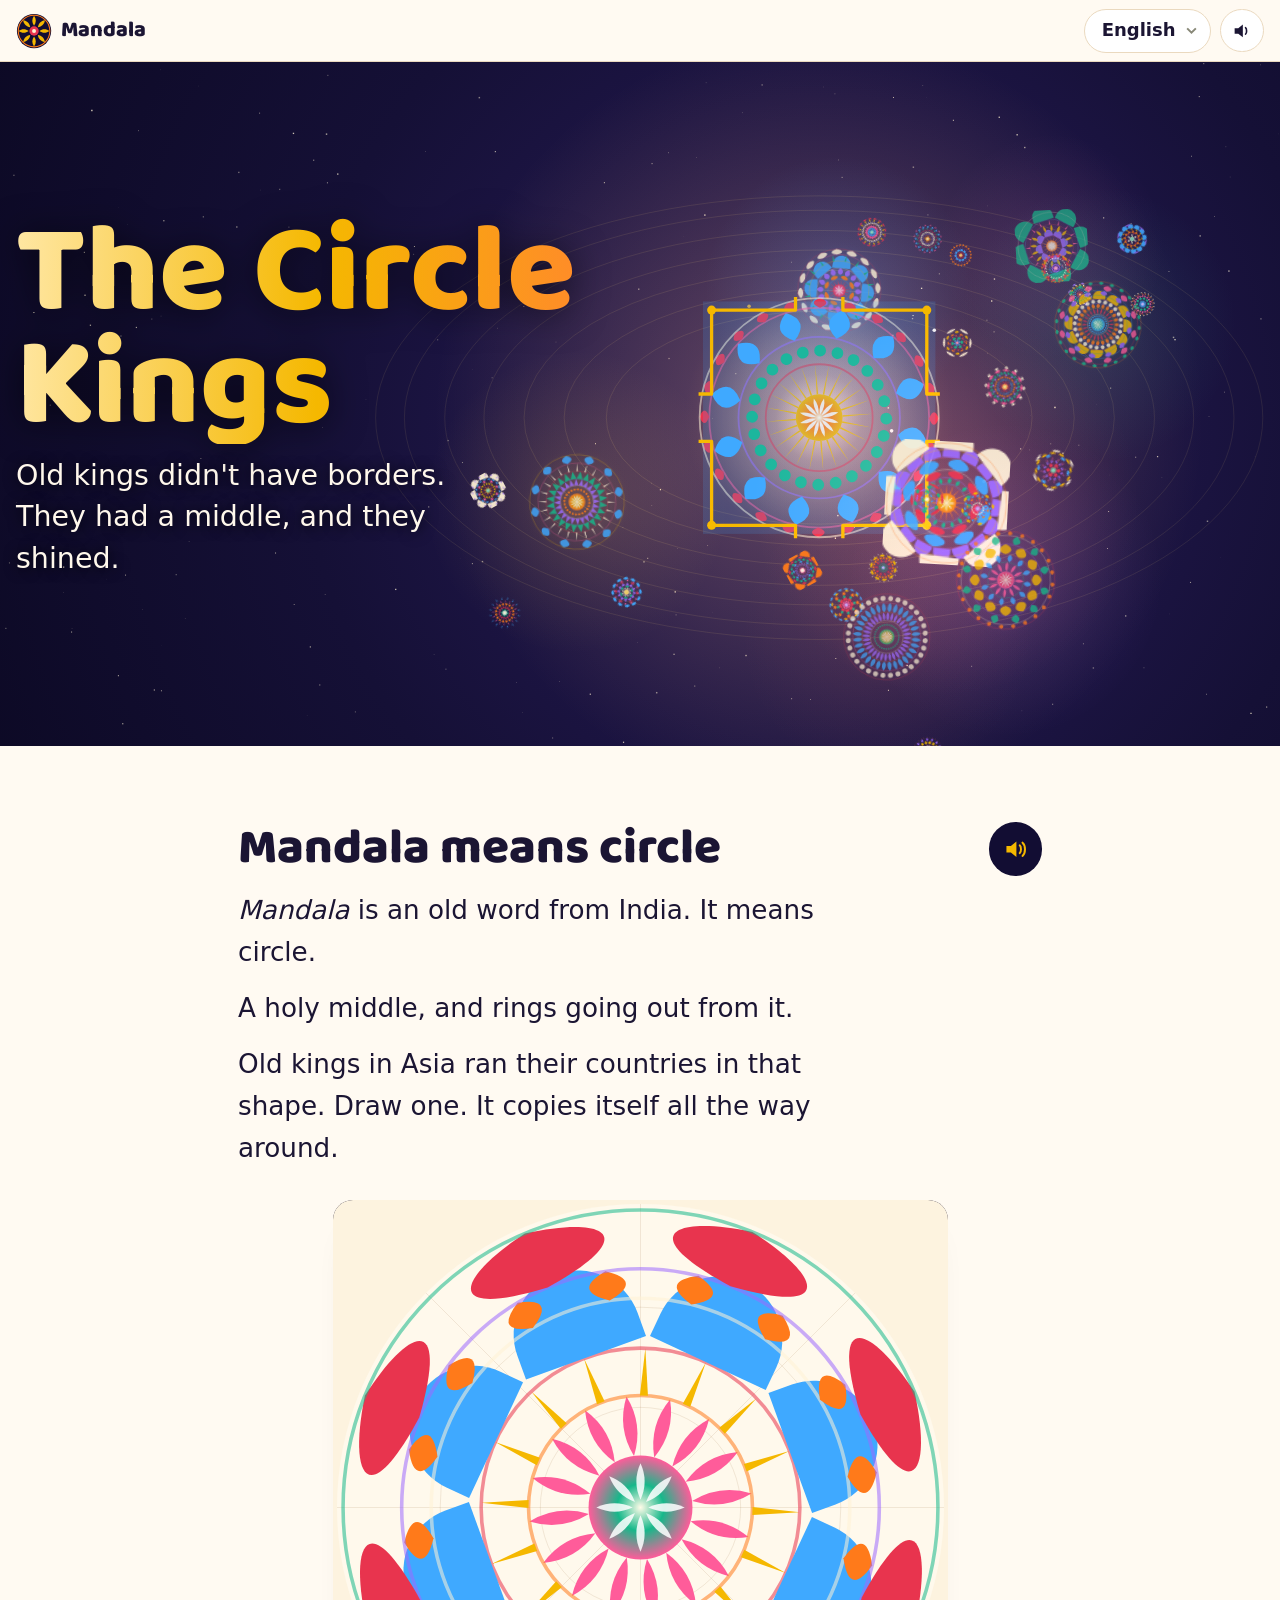
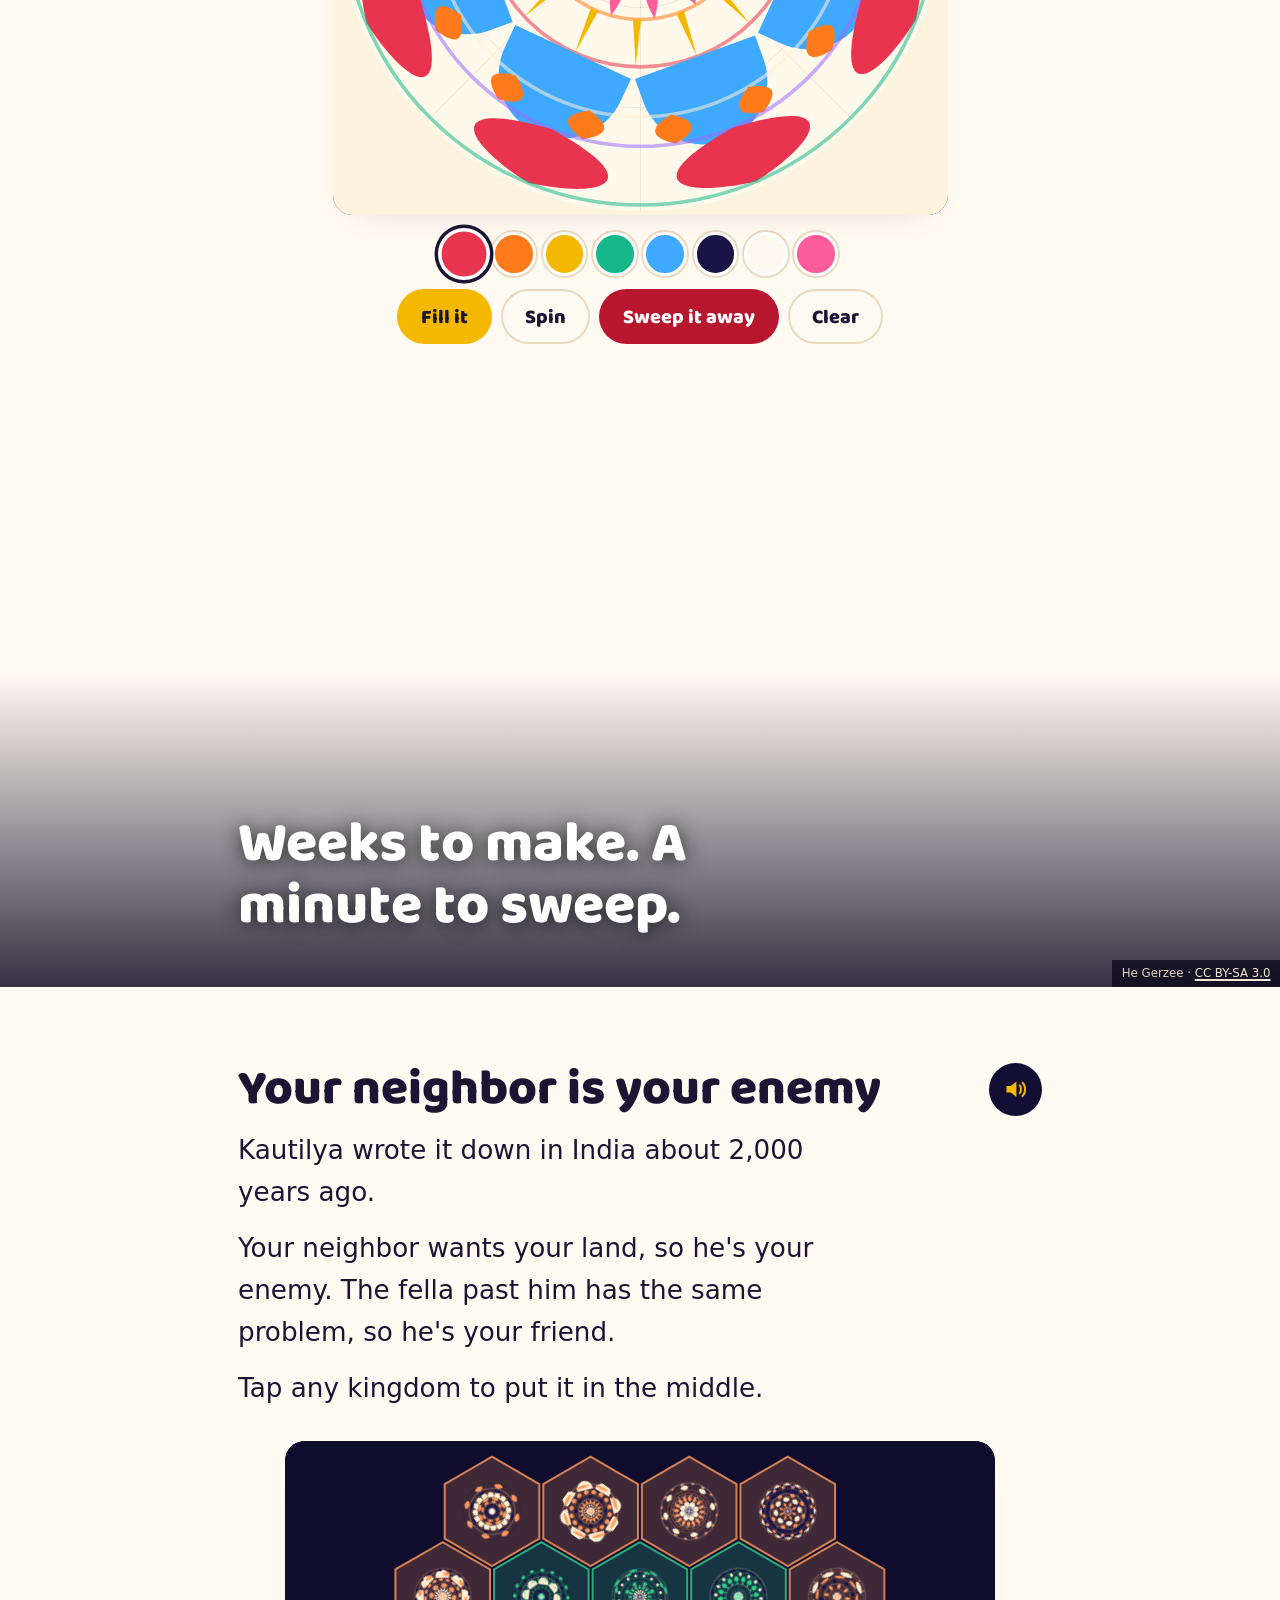
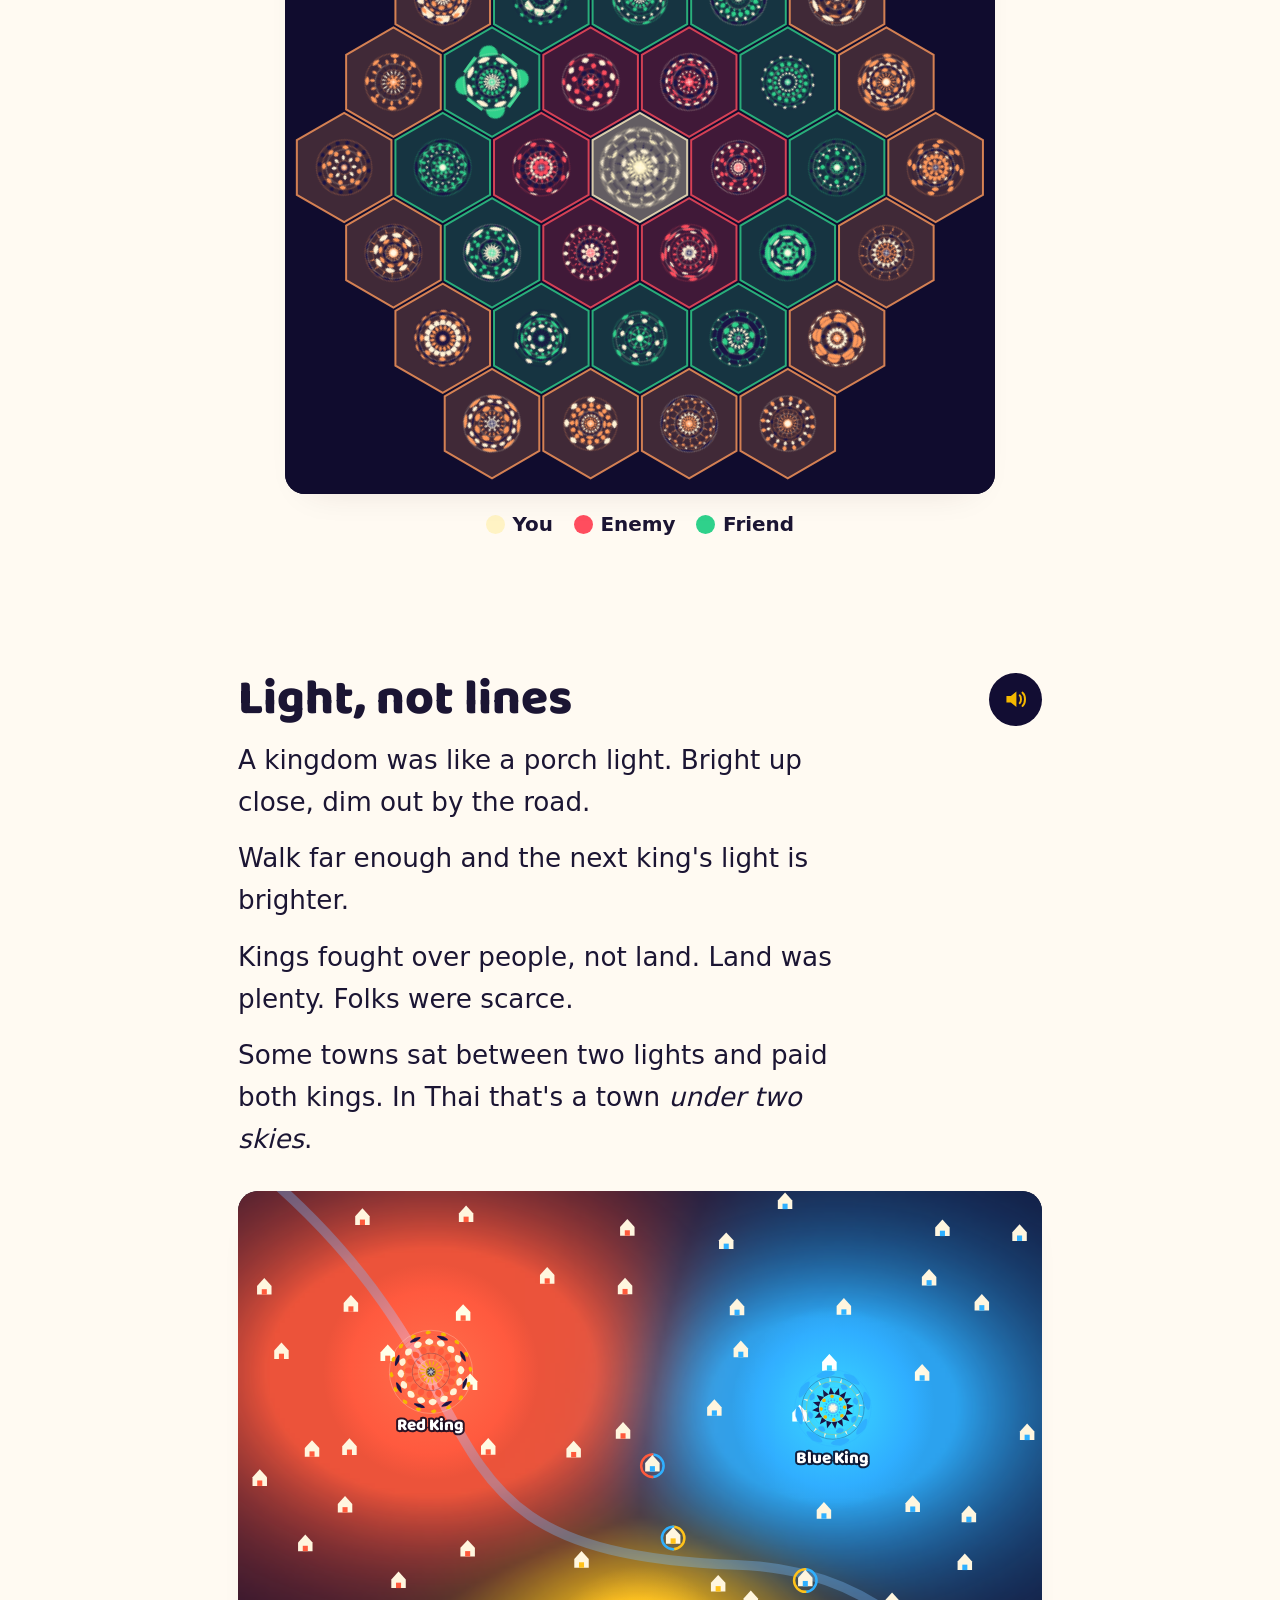
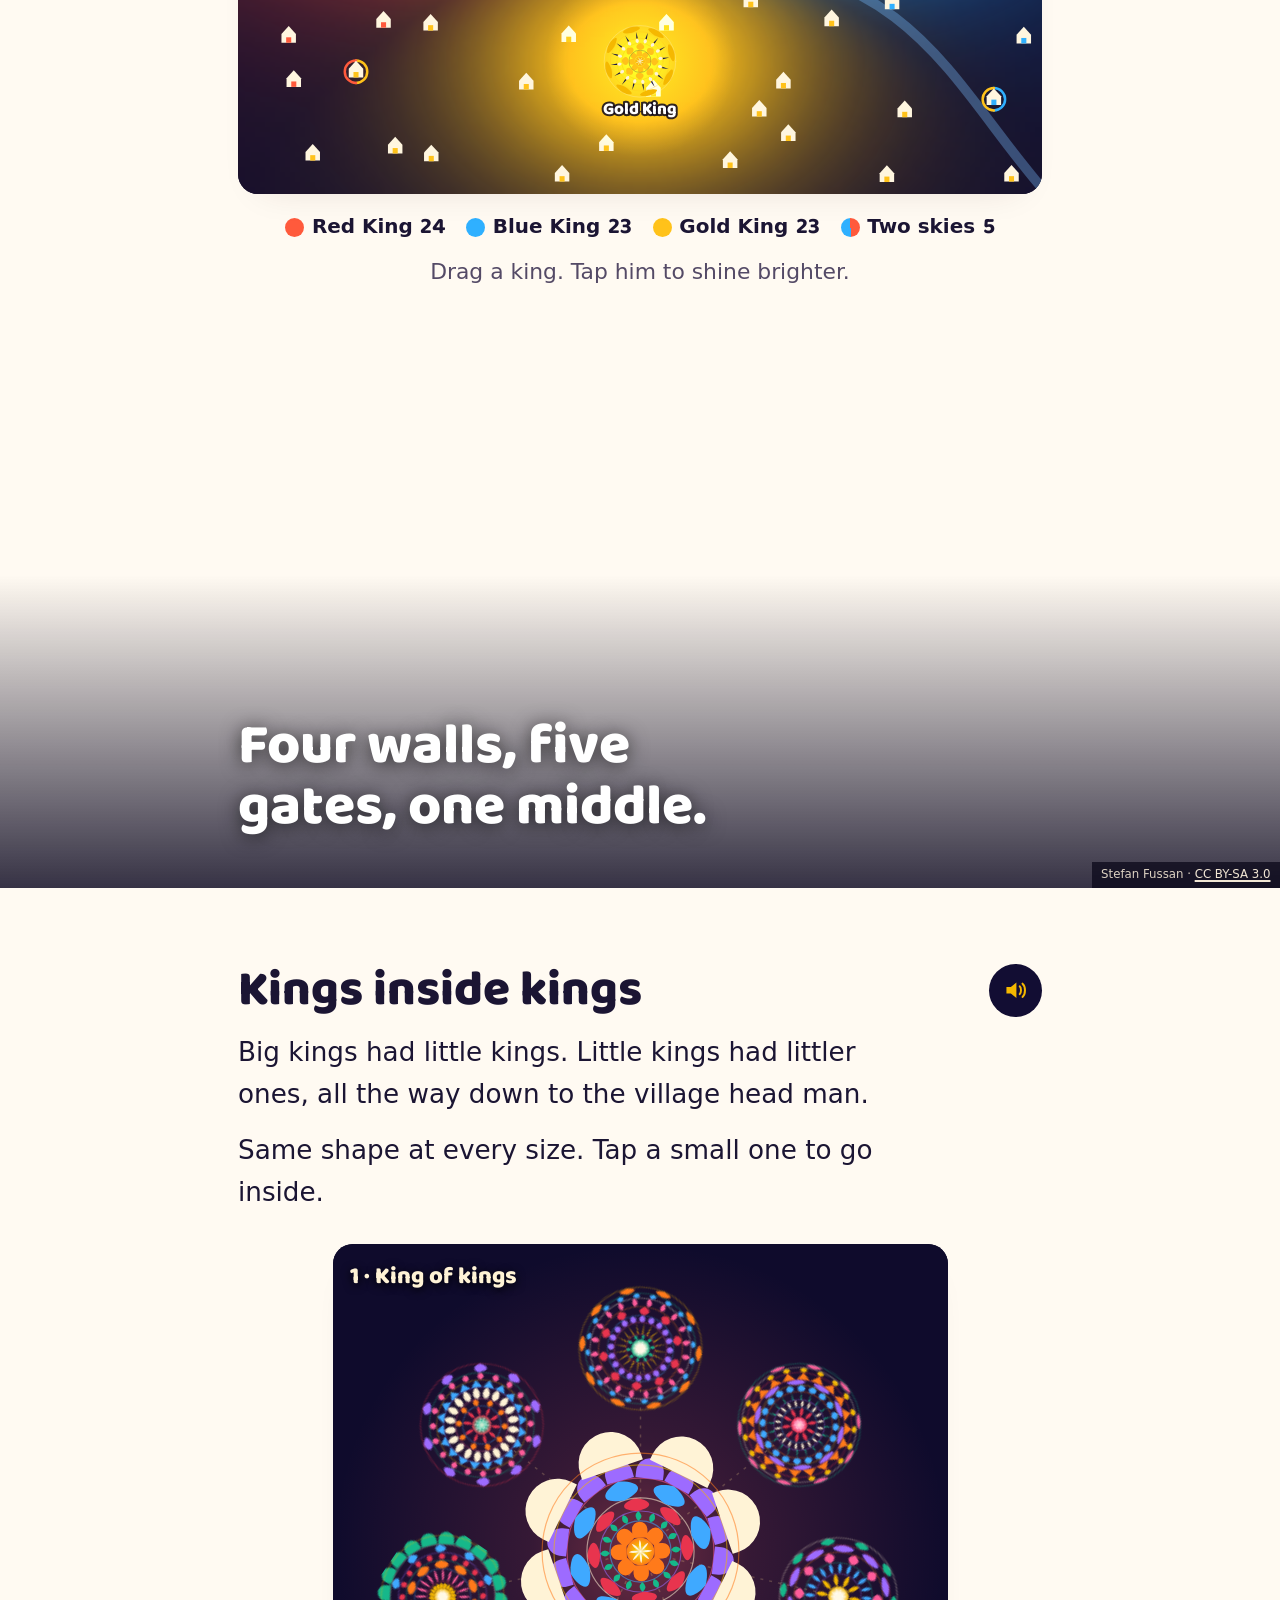
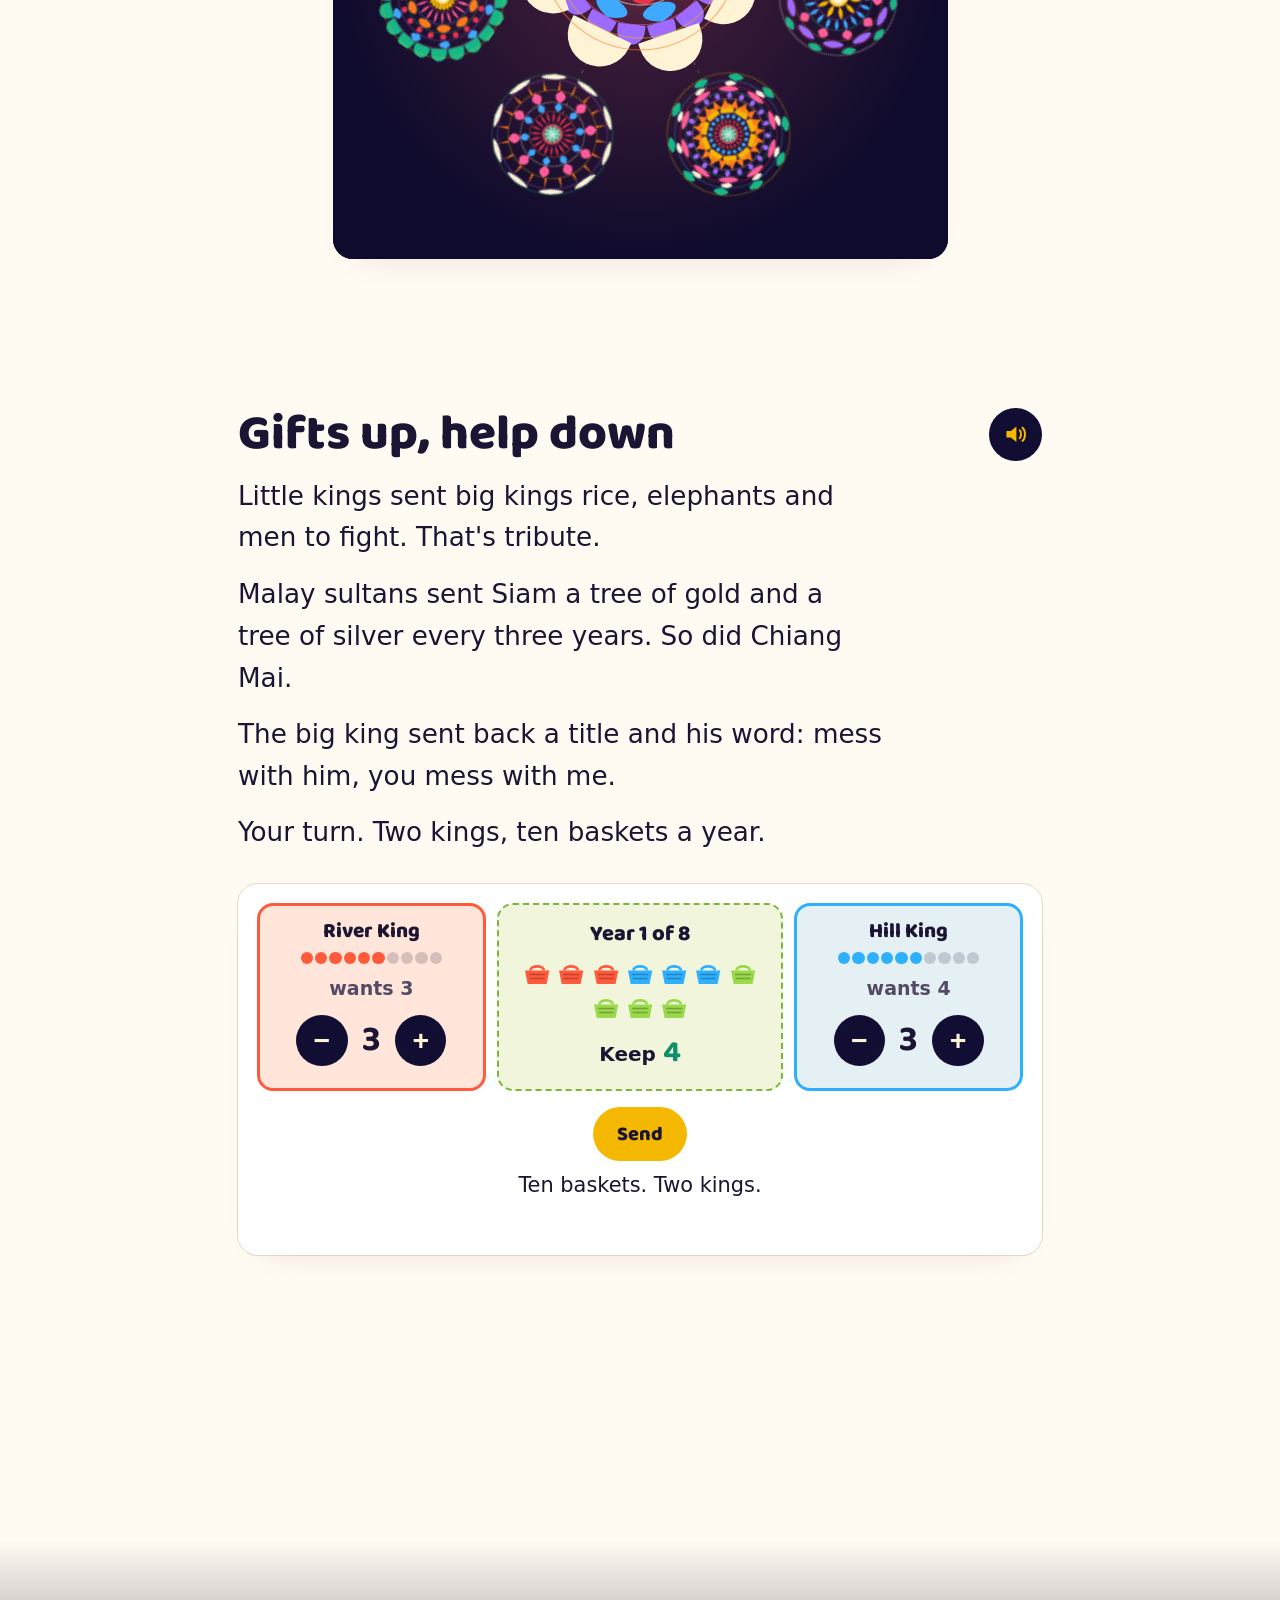
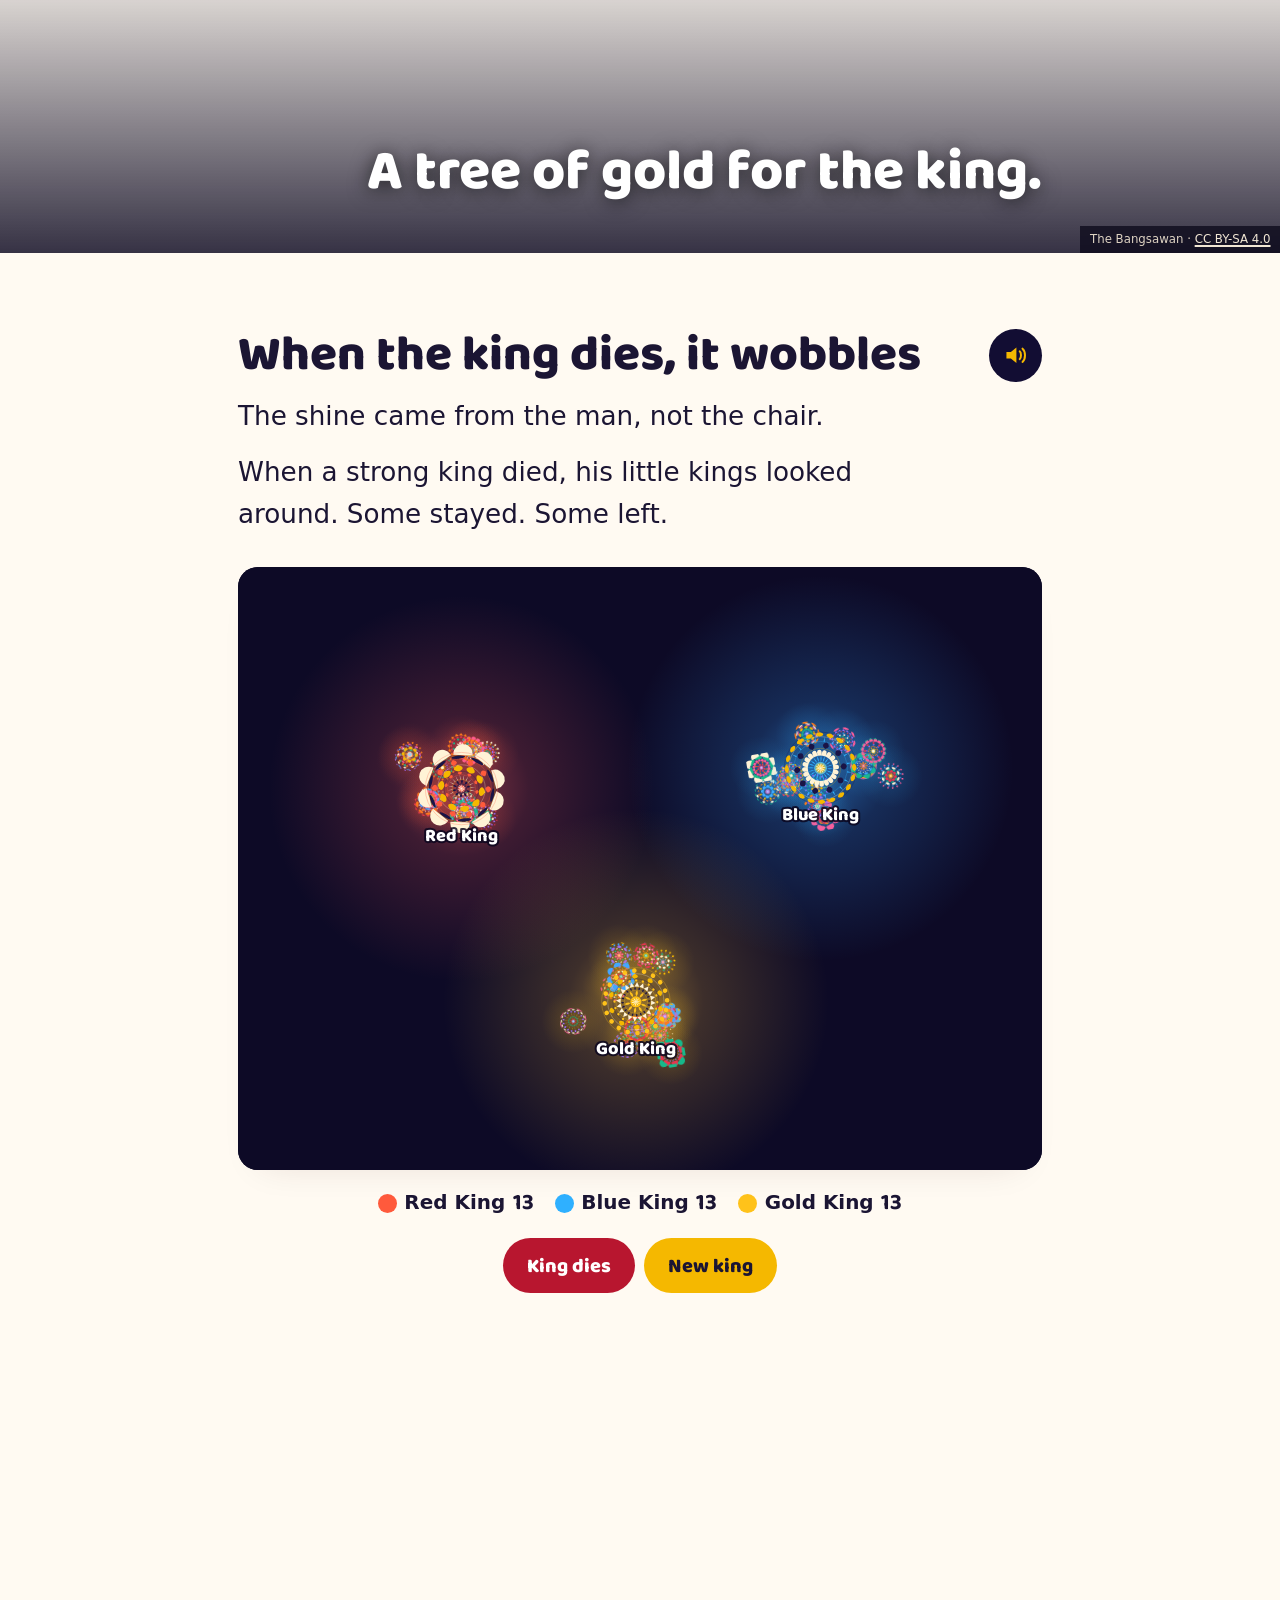
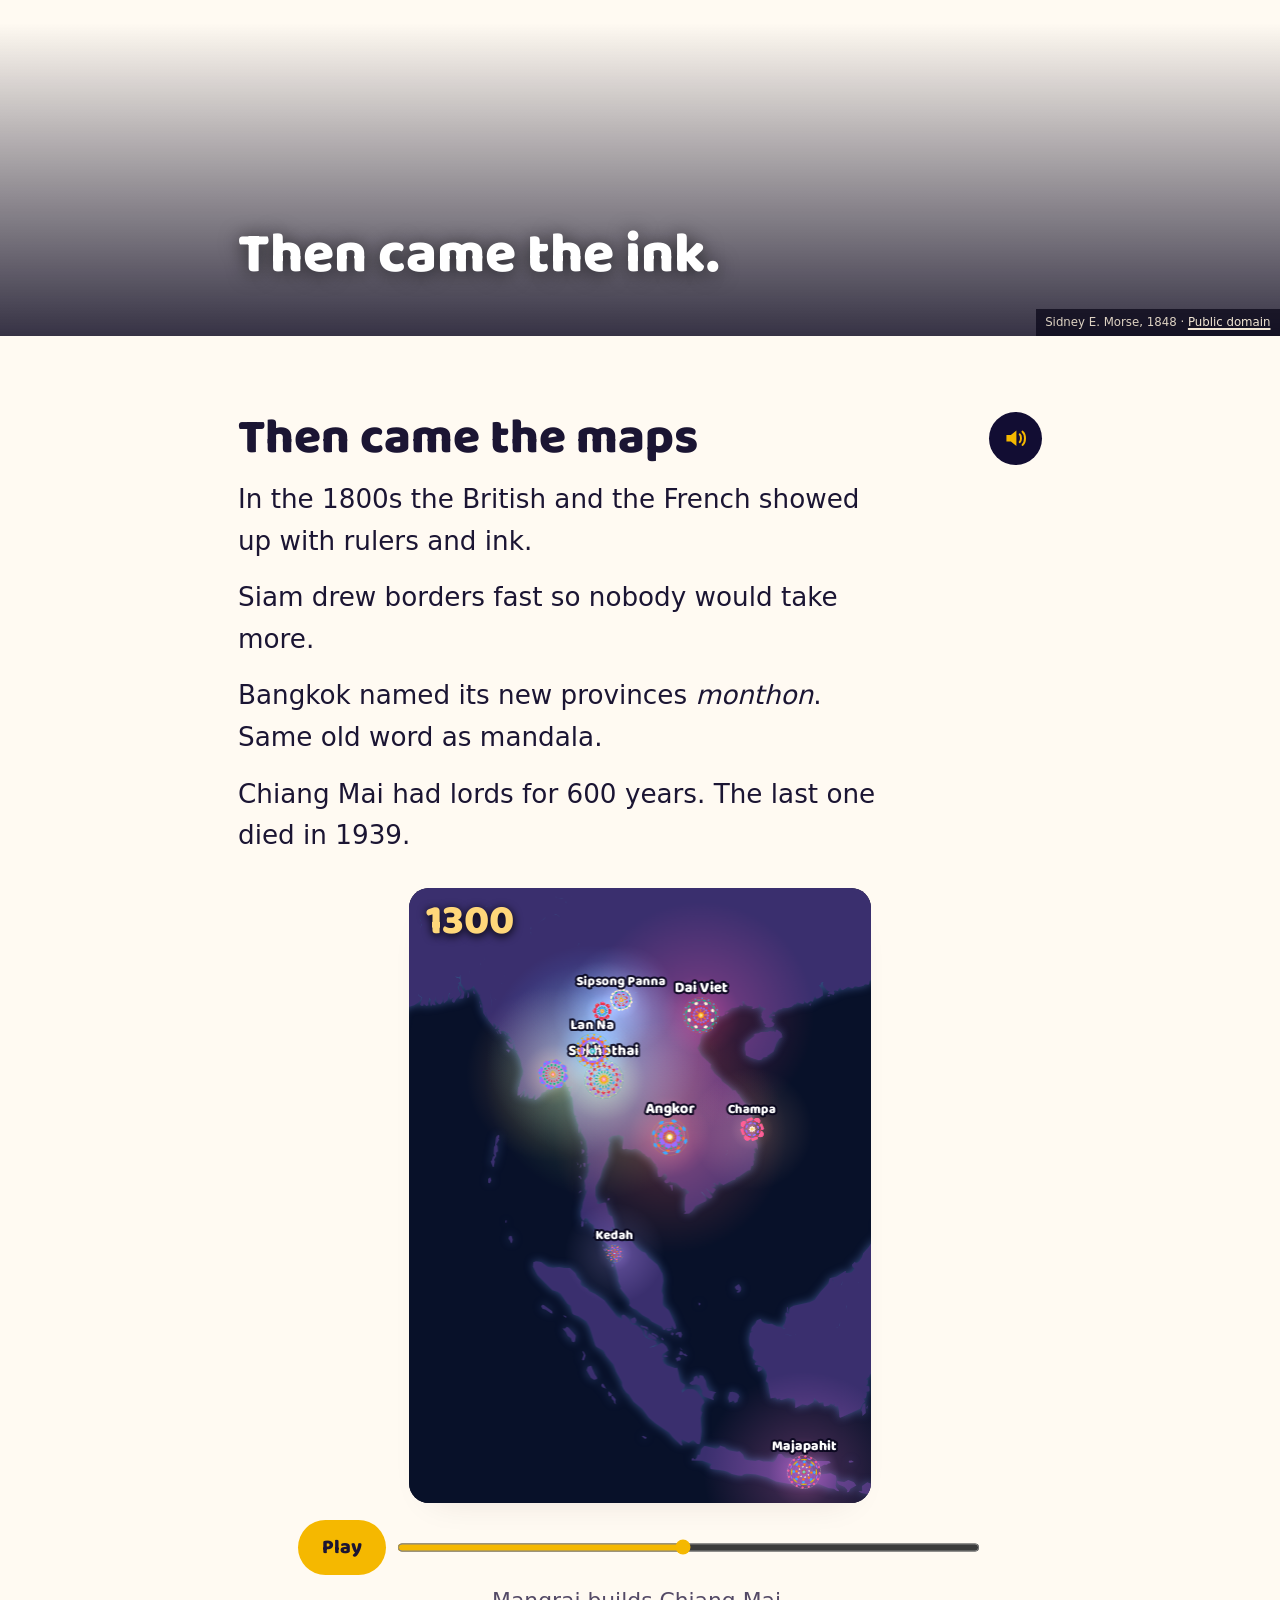
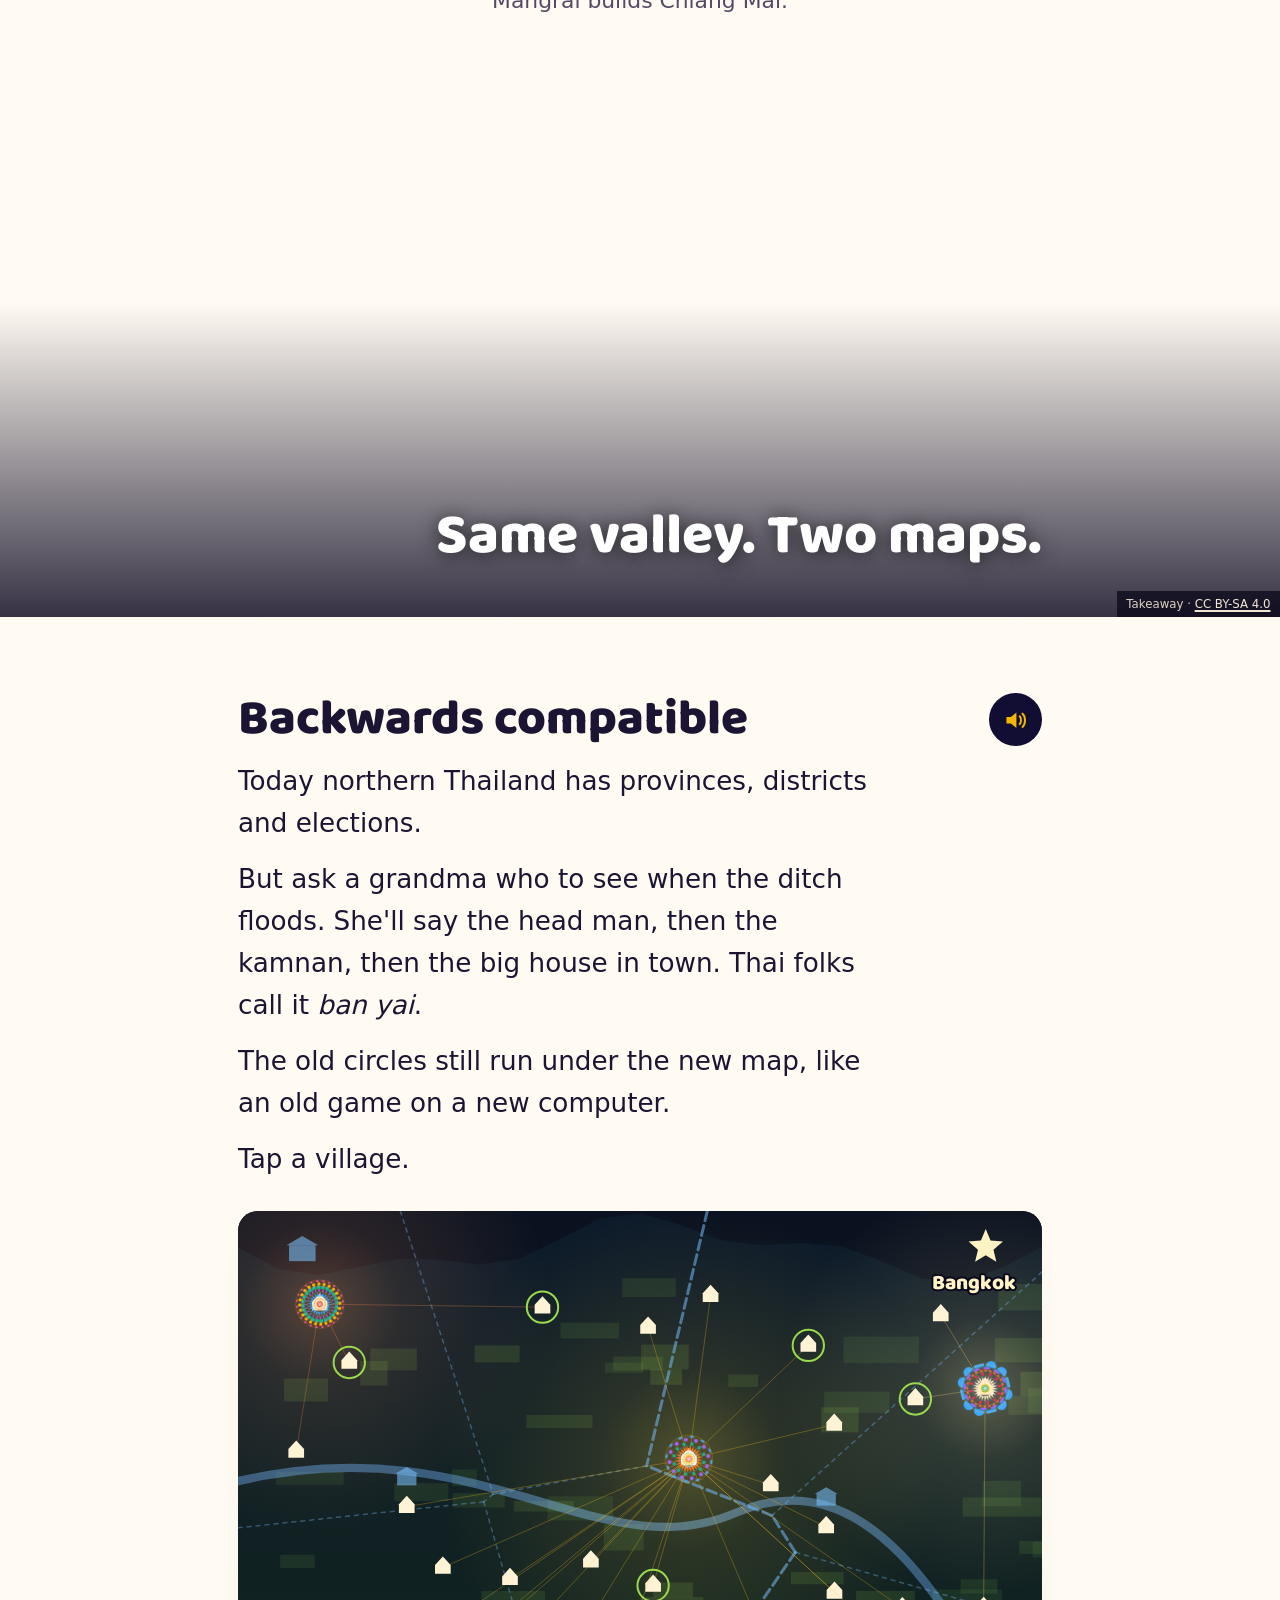
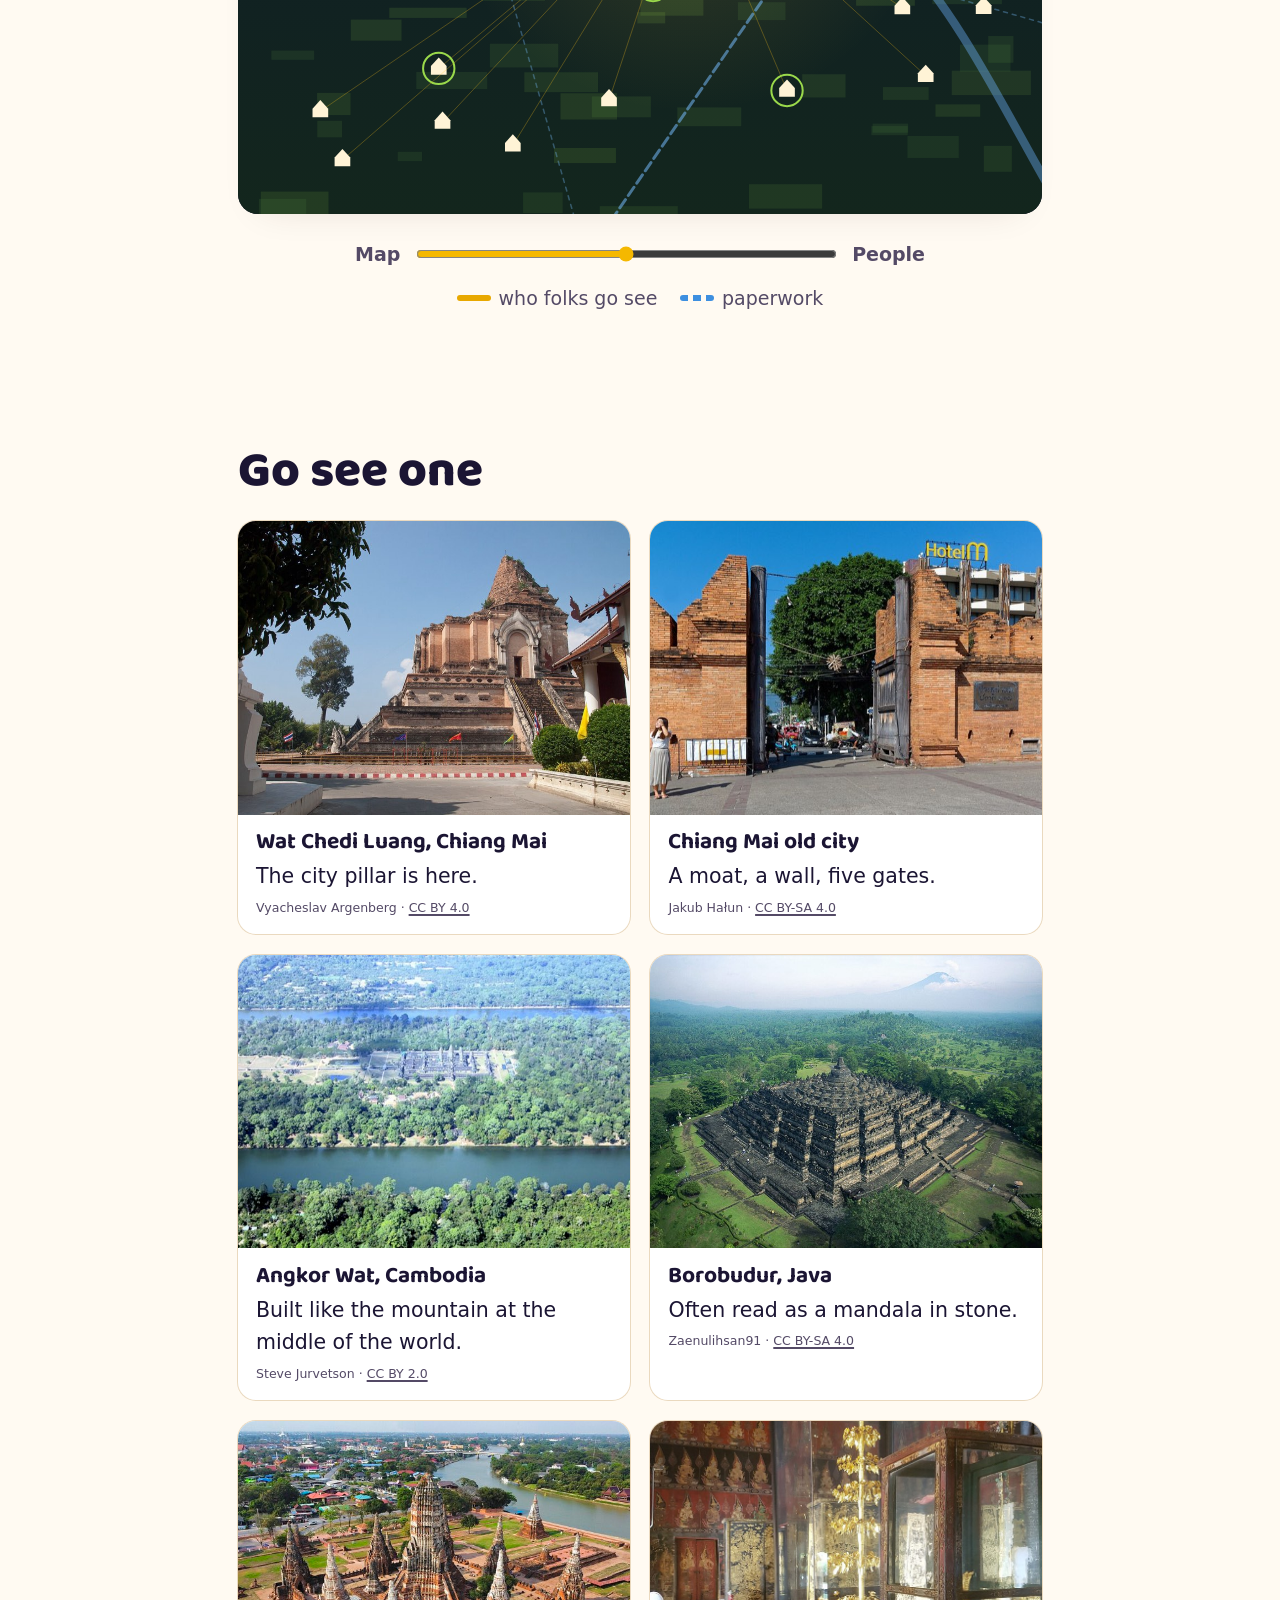
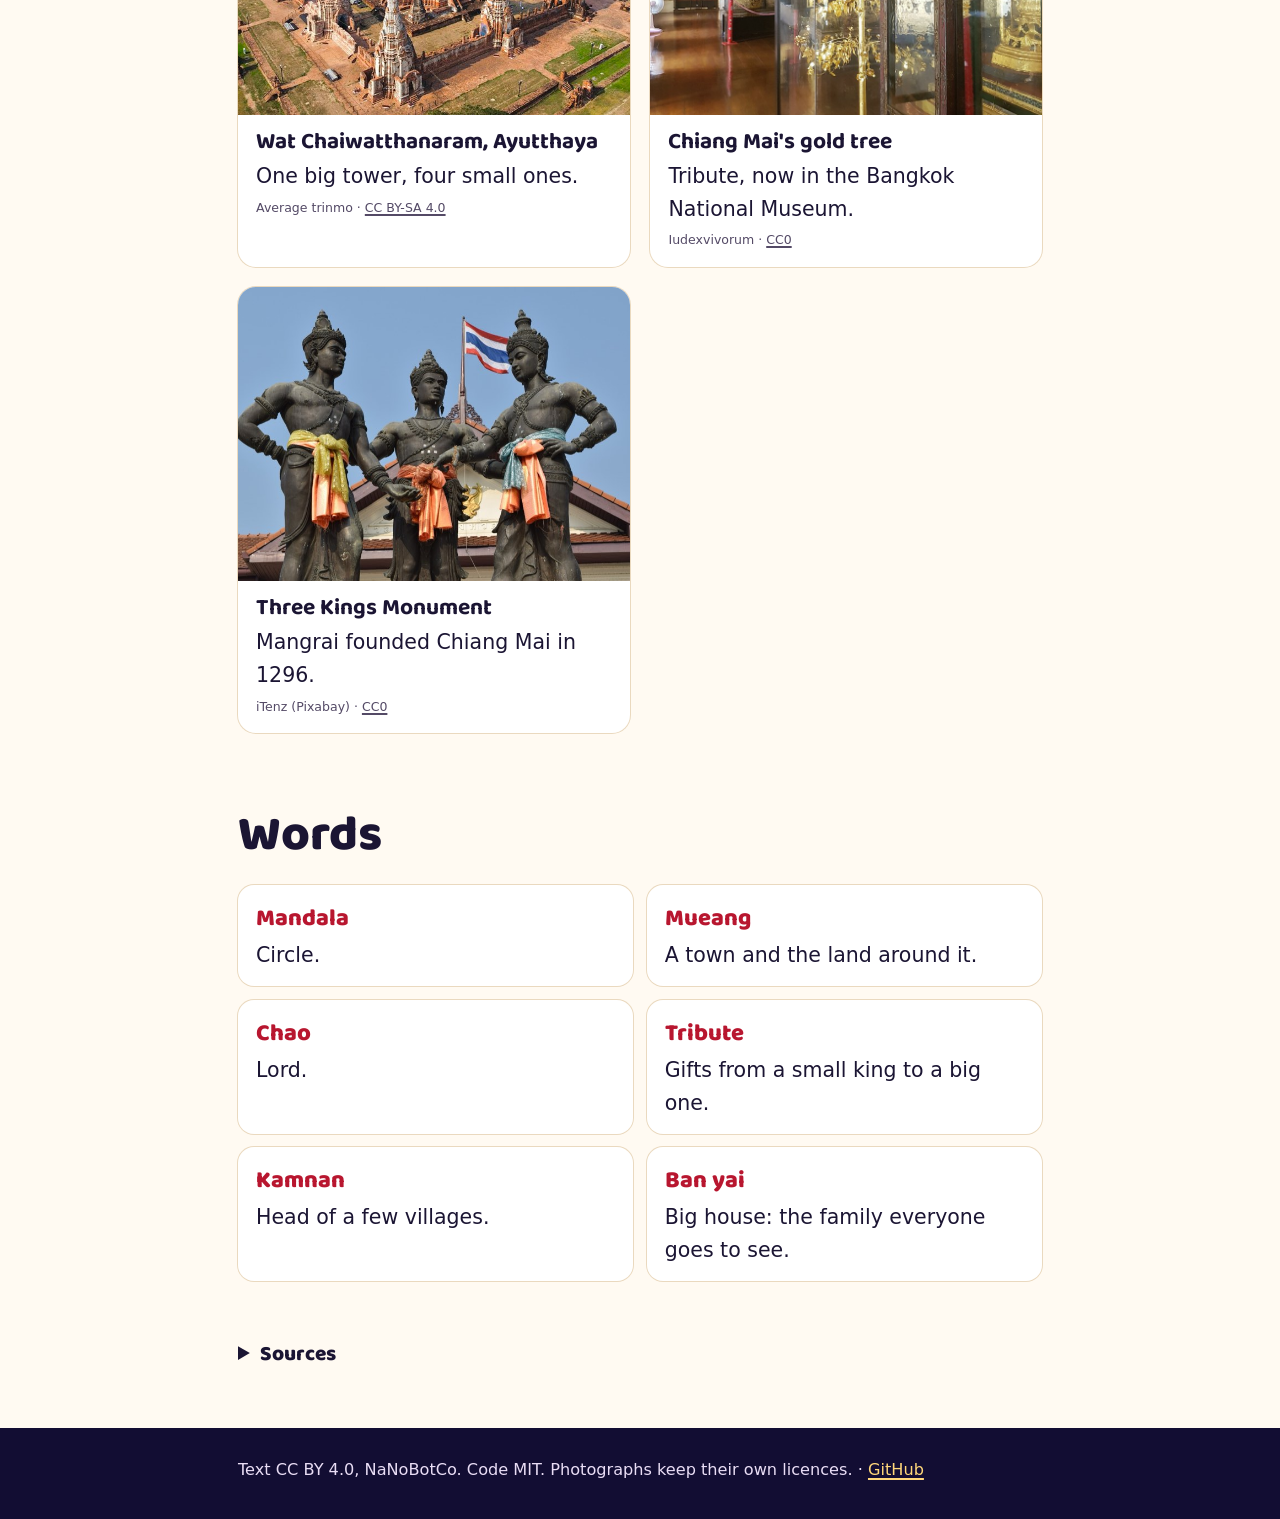
==== commit 758665fd: "Fix links with brackets, reachable photo credits, keyboard-safe dialect menu, steady toy clocks Co-A" ====
--- a/docs/index.html
+++ b/docs/index.html
@@ -8,7 +8,7 @@
 if(/^asia\/bangkok$/i.test(tz)&&(has('th')||has('nod')))return 'lanna';return 'us'})();if(v!=='us')location.replace(location.pathname.replace(/[^/]*$/,'')+v+'/'+location.hash)})();</script>
 <title>The Circle Kings</title>
 <meta name="description" content="How old Southeast Asian kings ruled in circles of light instead of borders, and why northern Thailand still works a bit that way.">
-<link rel="canonical" href="https://nanobotco.github.io/mandala/"><link rel="alternate" hreflang="en-US" href="https://nanobotco.github.io/mandala/"><link rel="alternate" hreflang="en-AU" href="https://nanobotco.github.io/mandala/bogan/"><link rel="alternate" hreflang="th" href="https://nanobotco.github.io/mandala/lanna/"><link rel="alternate" hreflang="mr" href="https://nanobotco.github.io/mandala/marathi/"><link rel="alternate" hreflang="en-US" href="https://nanobotco.github.io/mandala/genz/">
+<link rel="canonical" href="https://nanobotco.github.io/mandala/"><link rel="alternate" hreflang="en-US" href="https://nanobotco.github.io/mandala/"><link rel="alternate" hreflang="en-AU" href="https://nanobotco.github.io/mandala/bogan/"><link rel="alternate" hreflang="th" href="https://nanobotco.github.io/mandala/lanna/"><link rel="alternate" hreflang="mr" href="https://nanobotco.github.io/mandala/marathi/">
 <meta property="og:type" content="website"><meta property="og:url" content="https://nanobotco.github.io/mandala/"><meta property="og:title" content="The Circle Kings"><meta property="og:description" content="How old Southeast Asian kings ruled in circles of light instead of borders, and why northern Thailand still works a bit that way.">
 <meta property="og:image" content="https://nanobotco.github.io/mandala/card-us.jpg"><meta property="og:image:width" content="1200"><meta property="og:image:height" content="630"><meta property="og:image:alt" content="A glowing gold mandala with little mandalas around it.">
 <meta name="twitter:card" content="summary_large_image"><meta name="twitter:image" content="https://nanobotco.github.io/mandala/card-us.jpg"><meta name="twitter:title" content="The Circle Kings"><meta name="twitter:description" content="How old Southeast Asian kings ruled in circles of light instead of borders, and why northern Thailand still works a bit that way.">
@@ -24,10 +24,10 @@
 <main id="top">
 <section class="hero"><canvas id="hero-cv" aria-label="A big mandala with smaller ones going round it. Tap them."></canvas><div class="hin"><h1>The Circle Kings</h1><p class="lede">Old kings didn't have borders. They had a middle, and they shined.</p></div></section>
 <div class="col">
-<section id="circle" class="sec"><header class="sh"><h2>Mandala means circle</h2><button class="say" type="button" data-for="circle" aria-pressed="false" aria-label="Read aloud"><svg viewBox="0 0 24 24" aria-hidden="true"><path d="M4 9v6h4l5 4V5L8 9H4z" fill="currentColor"/><path d="M16 8.5c1.5 1 1.5 6 0 7M18.5 6c3 2.5 3 9.5 0 12" fill="none" stroke="currentColor" stroke-width="1.8" stroke-linecap="round"/></svg></button></header><div class="talk"><p><i>Mandala</i> is an old word from India. It means circle.</p><p>A holy middle, and rings going out from it.</p><p>Old kings in Asia ran their countries in that shape. Draw one. It copies itself all the way around.</p></div><div class="toy" id="toy-maker"><div class="stage sq"><canvas aria-label="Drawing board. Draw with your finger; it copies itself round the circle."></canvas></div><div class="ctl"><div class="swatches" role="group" aria-label="Colors"></div><button class="btn gold" data-k="fill" type="button">Fill it</button><button class="btn coat" data-k="spin" type="button" aria-pressed="false">Spin</button><button class="btn" data-k="sweep" type="button">Sweep it away</button><button class="btn ghost" data-k="clear" type="button">Clear</button></div><p class="out" aria-live="polite"></p></div></section><div class="band" role="img" aria-label="A round sand mandala in bright colors."><div class="bgwrap"><img data-src="img/sand-mandala.jpg" alt=""></div><div class="in"><p class="bh">Weeks to make. A minute to sweep.</p></div><span class="cred">He Gerzee · <a href="https://commons.wikimedia.org/wiki/File:Mandala_made_at_Prismare_by_Tibetan_monks.JPG">CC BY-SA 3.0</a></span></div><section id="ring" class="sec"><header class="sh"><h2>Your neighbor is your enemy</h2><button class="say" type="button" data-for="ring" aria-pressed="false" aria-label="Read aloud"><svg viewBox="0 0 24 24" aria-hidden="true"><path d="M4 9v6h4l5 4V5L8 9H4z" fill="currentColor"/><path d="M16 8.5c1.5 1 1.5 6 0 7M18.5 6c3 2.5 3 9.5 0 12" fill="none" stroke="currentColor" stroke-width="1.8" stroke-linecap="round"/></svg></button></header><div class="talk"><p>Kautilya wrote it down in India about 2,000 years ago.</p><p>Your neighbor wants your land, so he's your enemy. The fella past him has the same problem, so he's your friend.</p><p>Tap any kingdom to put it in the middle.</p></div><div class="toy" id="toy-rings"><div class="stage hexs"><canvas aria-label="Kingdoms on a honeycomb, colored friend or enemy."></canvas></div><div class="legend"></div><p class="out" aria-live="polite"></p></div></section><section id="light" class="sec"><header class="sh"><h2>Light, not lines</h2><button class="say" type="button" data-for="light" aria-pressed="false" aria-label="Read aloud"><svg viewBox="0 0 24 24" aria-hidden="true"><path d="M4 9v6h4l5 4V5L8 9H4z" fill="currentColor"/><path d="M16 8.5c1.5 1 1.5 6 0 7M18.5 6c3 2.5 3 9.5 0 12" fill="none" stroke="currentColor" stroke-width="1.8" stroke-linecap="round"/></svg></button></header><div class="talk"><p>A kingdom was like a porch light. Bright up close, dim out by the road.</p><p>Walk far enough and the next king's light is brighter.</p><p>Kings fought over people, not land. Land was plenty. Folks were scarce.</p><p>Some towns sat between two lights and paid both kings. In Thai that's a town <i>under two skies</i>.</p></div><div class="toy" id="toy-lights"><div class="stage wide"><canvas aria-label="Three kings and their villages. Drag a king."></canvas></div><div class="tally" aria-live="polite"></div><p class="out" aria-live="polite">Drag a king. Tap him to shine brighter.</p></div></section><div class="band" role="img" aria-label="Chiang Mai&#x27;s old city moat."><div class="bgwrap"><img data-src="img/chiang-mai-moat.jpg" alt=""></div><div class="in"><p class="bh">Four walls, five gates, one middle.</p></div><span class="cred">Stefan Fussan · <a href="https://commons.wikimedia.org/wiki/File:Chiang_Mai_-_Chiang_Mai_Moat_-_0005.jpg">CC BY-SA 3.0</a></span></div><section id="dolls" class="sec"><header class="sh"><h2>Kings inside kings</h2><button class="say" type="button" data-for="dolls" aria-pressed="false" aria-label="Read aloud"><svg viewBox="0 0 24 24" aria-hidden="true"><path d="M4 9v6h4l5 4V5L8 9H4z" fill="currentColor"/><path d="M16 8.5c1.5 1 1.5 6 0 7M18.5 6c3 2.5 3 9.5 0 12" fill="none" stroke="currentColor" stroke-width="1.8" stroke-linecap="round"/></svg></button></header><div class="talk"><p>Big kings had little kings. Little kings had littler ones, all the way down to the village head man.</p><p>Same shape at every size. Tap a small one to go inside.</p></div><div class="toy" id="toy-dolls"><div class="stage sq"><canvas aria-label="Kingdoms inside kingdoms. Tap a small one to go in."></canvas><span class="lv"></span></div><div class="ctl"><button class="btn ghost" data-k="back" type="button" hidden>Back</button></div><p class="out" aria-live="polite"></p></div></section><section id="gifts" class="sec"><header class="sh"><h2>Gifts up, help down</h2><button class="say" type="button" data-for="gifts" aria-pressed="false" aria-label="Read aloud"><svg viewBox="0 0 24 24" aria-hidden="true"><path d="M4 9v6h4l5 4V5L8 9H4z" fill="currentColor"/><path d="M16 8.5c1.5 1 1.5 6 0 7M18.5 6c3 2.5 3 9.5 0 12" fill="none" stroke="currentColor" stroke-width="1.8" stroke-linecap="round"/></svg></button></header><div class="talk"><p>Little kings sent big kings rice, elephants and men to fight. That's tribute.</p><p>Malay sultans sent Siam a tree of gold and a tree of silver every three years. So did Chiang Mai.</p><p>The big king sent back a title and his word: mess with him, you mess with me.</p><p>Your turn. Two kings, ten baskets a year.</p></div><div class="toy game" id="toy-game"><div class="gboard"><div class="king" data-i="0" style="--c:#ff5a3c"><div class="kname">River King</div><div class="meter" role="img"></div><div class="want"></div><div class="give"><button class="step" type="button" data-i="0" data-d="-1" aria-label="less">−</button><span class="giv"><b>3</b></span><button class="step" type="button" data-i="0" data-d="1" aria-label="more">+</button></div></div><div class="town"><div class="year"></div><div class="baskets"></div><div class="keep">Keep <b></b></div><div class="titles"></div></div><div class="king" data-i="1" style="--c:#2fb0ff"><div class="kname">Hill King</div><div class="meter" role="img"></div><div class="want"></div><div class="give"><button class="step" type="button" data-i="1" data-d="-1" aria-label="less">−</button><span class="giv"><b>3</b></span><button class="step" type="button" data-i="1" data-d="1" aria-label="more">+</button></div></div></div><div class="gctl"><button class="btn gold" data-k="send" type="button">Send</button><button class="btn gold" data-k="again" type="button" hidden>Again</button></div><div class="log" aria-live="polite"></div></div></section><div class="band right" role="img" aria-label="A small tree made of gold, sent as tribute."><div class="bgwrap"><img data-src="img/bunga-mas.jpg" alt="" style="object-position:50% 40%"></div><div class="in"><p class="bh">A tree of gold for the king.</p></div><span class="cred">The Bangsawan · <a href="https://commons.wikimedia.org/wiki/File:Bunga_Mas_(Muzium_Negara).jpg">CC BY-SA 4.0</a></span></div><section id="wobble" class="sec"><header class="sh"><h2>When the king dies, it wobbles</h2><button class="say" type="button" data-for="wobble" aria-pressed="false" aria-label="Read aloud"><svg viewBox="0 0 24 24" aria-hidden="true"><path d="M4 9v6h4l5 4V5L8 9H4z" fill="currentColor"/><path d="M16 8.5c1.5 1 1.5 6 0 7M18.5 6c3 2.5 3 9.5 0 12" fill="none" stroke="currentColor" stroke-width="1.8" stroke-linecap="round"/></svg></button></header><div class="talk"><p>The shine came from the man, not the chair.</p><p>When a strong king died, his little kings looked around. Some stayed. Some left.</p></div><div class="toy" id="toy-orbits"><div class="stage wide"><canvas aria-label="Three kings with towns going round them."></canvas></div><div class="tally" aria-live="polite"></div><div class="ctl"><button class="btn" data-k="die" type="button">King dies</button><button class="btn gold" data-k="rise" type="button">New king</button></div><p class="out" aria-live="polite"></p></div></section><div class="band" role="img" aria-label="An old map of Siam."><div class="bgwrap"><img data-src="img/siam-1848.jpg" alt=""></div><div class="in"><p class="bh">Then came the ink.</p></div><span class="cred">Sidney E. Morse, 1848 · <a href="https://commons.wikimedia.org/wiki/File:Map_of_Siam_(Thailand)_1848_by_Sidney_Morse.jpg">Public domain</a></span></div><section id="maps" class="sec"><header class="sh"><h2>Then came the maps</h2><button class="say" type="button" data-for="maps" aria-pressed="false" aria-label="Read aloud"><svg viewBox="0 0 24 24" aria-hidden="true"><path d="M4 9v6h4l5 4V5L8 9H4z" fill="currentColor"/><path d="M16 8.5c1.5 1 1.5 6 0 7M18.5 6c3 2.5 3 9.5 0 12" fill="none" stroke="currentColor" stroke-width="1.8" stroke-linecap="round"/></svg></button></header><div class="talk"><p>In the 1800s the British and the French showed up with rulers and ink.</p><p>Siam drew borders fast so nobody would take more.</p><p>Bangkok named its new provinces <i>monthon</i>. Same old word as mandala.</p><p>Chiang Mai had lords for 600 years. The last one died in 1939.</p></div><div class="toy" id="toy-years"><div class="stage tall"><canvas aria-label="Map of Southeast Asia with kingdoms as lights."></canvas><span class="yr">1300</span></div><div class="ctl yrs"><button class="btn gold" data-k="play" type="button" aria-pressed="false">Play</button><input type="range" min="600" max="2026" value="1300" aria-label="Year"></div><p class="out" aria-live="polite"></p></div></section><div class="band right" role="img" aria-label="Rice fields in northern Thailand."><div class="bgwrap"><img data-src="img/mae-wang-rice.jpg" alt=""></div><div class="in"><p class="bh">Same valley. Two maps.</p></div><span class="cred">Takeaway · <a href="https://commons.wikimedia.org/wiki/File:Rice_farmers_Mae_Wang_Chiang_Mai_Province.jpg">CC BY-SA 4.0</a></span></div><section id="today" class="sec"><header class="sh"><h2>Backwards compatible</h2><button class="say" type="button" data-for="today" aria-pressed="false" aria-label="Read aloud"><svg viewBox="0 0 24 24" aria-hidden="true"><path d="M4 9v6h4l5 4V5L8 9H4z" fill="currentColor"/><path d="M16 8.5c1.5 1 1.5 6 0 7M18.5 6c3 2.5 3 9.5 0 12" fill="none" stroke="currentColor" stroke-width="1.8" stroke-linecap="round"/></svg></button></header><div class="talk"><p>Today northern Thailand has provinces, districts and elections.</p><p>But ask a grandma who to see when the ditch floods. She'll say the head man, then the kamnan, then the big house in town. Thai folks call it <i>ban yai</i>.</p><p>The old circles still run under the new map, like an old game on a new computer.</p><p>Tap a village.</p></div><div class="toy" id="toy-overlay"><div class="stage wide"><canvas aria-label="A valley drawn as offices and as people."></canvas></div><label class="rng mixr"><span>Map</span><input type="range" min="0" max="100" value="50" aria-label="Map / People"><span>People</span></label><p class="key"><span><i class="g"></i>who folks go see</span><span><i class="b"></i>paperwork</span></p><p class="out" aria-live="polite"></p></div></section>
+<section id="circle" class="sec"><header class="sh"><h2>Mandala means circle</h2><button class="say" type="button" data-for="circle" aria-pressed="false" aria-label="Read aloud"><svg viewBox="0 0 24 24" aria-hidden="true"><path d="M4 9v6h4l5 4V5L8 9H4z" fill="currentColor"/><path d="M16 8.5c1.5 1 1.5 6 0 7M18.5 6c3 2.5 3 9.5 0 12" fill="none" stroke="currentColor" stroke-width="1.8" stroke-linecap="round"/></svg></button></header><div class="talk"><p><i>Mandala</i> is an old word from India. It means circle.</p><p>A holy middle, and rings going out from it.</p><p>Old kings in Asia ran their countries in that shape. Draw one. It copies itself all the way around.</p></div><div class="toy" id="toy-maker"><div class="stage sq"><canvas aria-label="Drawing board. Draw with your finger; it copies itself round the circle."></canvas></div><div class="ctl"><div class="swatches" role="group" aria-label="Colors"></div><button class="btn gold" data-k="fill" type="button">Fill it</button><button class="btn coat" data-k="spin" type="button" aria-pressed="false">Spin</button><button class="btn" data-k="sweep" type="button">Sweep it away</button><button class="btn ghost" data-k="clear" type="button">Clear</button></div><p class="out" aria-live="polite"></p></div></section><div class="band"><div class="bgwrap"><img data-src="img/sand-mandala.jpg" alt="A round sand mandala in bright colors."></div><div class="in"><p class="bh">Weeks to make. A minute to sweep.</p></div><span class="cred">He Gerzee · <a href="https://commons.wikimedia.org/wiki/File:Mandala_made_at_Prismare_by_Tibetan_monks.JPG">CC BY-SA 3.0</a></span></div><section id="ring" class="sec"><header class="sh"><h2>Your neighbor is your enemy</h2><button class="say" type="button" data-for="ring" aria-pressed="false" aria-label="Read aloud"><svg viewBox="0 0 24 24" aria-hidden="true"><path d="M4 9v6h4l5 4V5L8 9H4z" fill="currentColor"/><path d="M16 8.5c1.5 1 1.5 6 0 7M18.5 6c3 2.5 3 9.5 0 12" fill="none" stroke="currentColor" stroke-width="1.8" stroke-linecap="round"/></svg></button></header><div class="talk"><p>Kautilya wrote it down in India about 2,000 years ago.</p><p>Your neighbor wants your land, so he's your enemy. The fella past him has the same problem, so he's your friend.</p><p>Tap any kingdom to put it in the middle.</p></div><div class="toy" id="toy-rings"><div class="stage hexs"><canvas aria-label="Kingdoms on a honeycomb, colored friend or enemy."></canvas></div><div class="legend"></div><p class="out" aria-live="polite"></p></div></section><section id="light" class="sec"><header class="sh"><h2>Light, not lines</h2><button class="say" type="button" data-for="light" aria-pressed="false" aria-label="Read aloud"><svg viewBox="0 0 24 24" aria-hidden="true"><path d="M4 9v6h4l5 4V5L8 9H4z" fill="currentColor"/><path d="M16 8.5c1.5 1 1.5 6 0 7M18.5 6c3 2.5 3 9.5 0 12" fill="none" stroke="currentColor" stroke-width="1.8" stroke-linecap="round"/></svg></button></header><div class="talk"><p>A kingdom was like a porch light. Bright up close, dim out by the road.</p><p>Walk far enough and the next king's light is brighter.</p><p>Kings fought over people, not land. Land was plenty. Folks were scarce.</p><p>Some towns sat between two lights and paid both kings. In Thai that's a town <i>under two skies</i>.</p></div><div class="toy" id="toy-lights"><div class="stage wide"><canvas aria-label="Three kings and their villages. Drag a king."></canvas></div><div class="tally" aria-live="polite"></div><p class="out" aria-live="polite">Drag a king. Tap him to shine brighter.</p></div></section><div class="band"><div class="bgwrap"><img data-src="img/chiang-mai-moat.jpg" alt="Chiang Mai&#x27;s old city moat."></div><div class="in"><p class="bh">Four walls, five gates, one middle.</p></div><span class="cred">Stefan Fussan · <a href="https://commons.wikimedia.org/wiki/File:Chiang_Mai_-_Chiang_Mai_Moat_-_0005.jpg">CC BY-SA 3.0</a></span></div><section id="dolls" class="sec"><header class="sh"><h2>Kings inside kings</h2><button class="say" type="button" data-for="dolls" aria-pressed="false" aria-label="Read aloud"><svg viewBox="0 0 24 24" aria-hidden="true"><path d="M4 9v6h4l5 4V5L8 9H4z" fill="currentColor"/><path d="M16 8.5c1.5 1 1.5 6 0 7M18.5 6c3 2.5 3 9.5 0 12" fill="none" stroke="currentColor" stroke-width="1.8" stroke-linecap="round"/></svg></button></header><div class="talk"><p>Big kings had little kings. Little kings had littler ones, all the way down to the village head man.</p><p>Same shape at every size. Tap a small one to go inside.</p></div><div class="toy" id="toy-dolls"><div class="stage sq"><canvas aria-label="Kingdoms inside kingdoms. Tap a small one to go in."></canvas><span class="lv"></span></div><div class="ctl"><button class="btn ghost" data-k="back" type="button" hidden>Back</button></div><p class="out" aria-live="polite"></p></div></section><section id="gifts" class="sec"><header class="sh"><h2>Gifts up, help down</h2><button class="say" type="button" data-for="gifts" aria-pressed="false" aria-label="Read aloud"><svg viewBox="0 0 24 24" aria-hidden="true"><path d="M4 9v6h4l5 4V5L8 9H4z" fill="currentColor"/><path d="M16 8.5c1.5 1 1.5 6 0 7M18.5 6c3 2.5 3 9.5 0 12" fill="none" stroke="currentColor" stroke-width="1.8" stroke-linecap="round"/></svg></button></header><div class="talk"><p>Little kings sent big kings rice, elephants and men to fight. That's tribute.</p><p>Malay sultans sent Siam a tree of gold and a tree of silver every three years. So did Chiang Mai.</p><p>The big king sent back a title and his word: mess with him, you mess with me.</p><p>Your turn. Two kings, ten baskets a year.</p></div><div class="toy game" id="toy-game"><div class="gboard"><div class="king" data-i="0" style="--c:#ff5a3c"><div class="kname">River King</div><div class="meter" role="img"></div><div class="want"></div><div class="give"><button class="step" type="button" data-i="0" data-d="-1" aria-label="less">−</button><span class="giv"><b>3</b></span><button class="step" type="button" data-i="0" data-d="1" aria-label="more">+</button></div></div><div class="town"><div class="year"></div><div class="baskets"></div><div class="keep">Keep <b></b></div><div class="titles"></div></div><div class="king" data-i="1" style="--c:#2fb0ff"><div class="kname">Hill King</div><div class="meter" role="img"></div><div class="want"></div><div class="give"><button class="step" type="button" data-i="1" data-d="-1" aria-label="less">−</button><span class="giv"><b>3</b></span><button class="step" type="button" data-i="1" data-d="1" aria-label="more">+</button></div></div></div><div class="gctl"><button class="btn gold" data-k="send" type="button">Send</button><button class="btn gold" data-k="again" type="button" hidden>Again</button></div><div class="log" aria-live="polite"></div></div></section><div class="band right"><div class="bgwrap"><img data-src="img/bunga-mas.jpg" alt="A small tree made of gold, sent as tribute." style="object-position:50% 40%"></div><div class="in"><p class="bh">A tree of gold for the king.</p></div><span class="cred">The Bangsawan · <a href="https://commons.wikimedia.org/wiki/File:Bunga_Mas_(Muzium_Negara).jpg">CC BY-SA 4.0</a></span></div><section id="wobble" class="sec"><header class="sh"><h2>When the king dies, it wobbles</h2><button class="say" type="button" data-for="wobble" aria-pressed="false" aria-label="Read aloud"><svg viewBox="0 0 24 24" aria-hidden="true"><path d="M4 9v6h4l5 4V5L8 9H4z" fill="currentColor"/><path d="M16 8.5c1.5 1 1.5 6 0 7M18.5 6c3 2.5 3 9.5 0 12" fill="none" stroke="currentColor" stroke-width="1.8" stroke-linecap="round"/></svg></button></header><div class="talk"><p>The shine came from the man, not the chair.</p><p>When a strong king died, his little kings looked around. Some stayed. Some left.</p></div><div class="toy" id="toy-orbits"><div class="stage wide"><canvas aria-label="Three kings with towns going round them."></canvas></div><div class="tally" aria-live="polite"></div><div class="ctl"><button class="btn" data-k="die" type="button">King dies</button><button class="btn gold" data-k="rise" type="button">New king</button></div><p class="out" aria-live="polite"></p></div></section><div class="band"><div class="bgwrap"><img data-src="img/siam-1848.jpg" alt="An old map of Siam."></div><div class="in"><p class="bh">Then came the ink.</p></div><span class="cred">Sidney E. Morse, 1848 · <a href="https://commons.wikimedia.org/wiki/File:Map_of_Siam_(Thailand)_1848_by_Sidney_Morse.jpg">Public domain</a></span></div><section id="maps" class="sec"><header class="sh"><h2>Then came the maps</h2><button class="say" type="button" data-for="maps" aria-pressed="false" aria-label="Read aloud"><svg viewBox="0 0 24 24" aria-hidden="true"><path d="M4 9v6h4l5 4V5L8 9H4z" fill="currentColor"/><path d="M16 8.5c1.5 1 1.5 6 0 7M18.5 6c3 2.5 3 9.5 0 12" fill="none" stroke="currentColor" stroke-width="1.8" stroke-linecap="round"/></svg></button></header><div class="talk"><p>In the 1800s the British and the French showed up with rulers and ink.</p><p>Siam drew borders fast so nobody would take more.</p><p>Bangkok named its new provinces <i>monthon</i>. Same old word as mandala.</p><p>Chiang Mai had lords for 600 years. The last one died in 1939.</p></div><div class="toy" id="toy-years"><div class="stage tall"><canvas aria-label="Map of Southeast Asia with kingdoms as lights."></canvas><span class="yr">1300</span></div><div class="ctl yrs"><button class="btn gold" data-k="play" type="button" aria-pressed="false">Play</button><input type="range" min="600" max="2026" value="1300" aria-label="Year"></div><p class="out" aria-live="polite"></p></div></section><div class="band right"><div class="bgwrap"><img data-src="img/mae-wang-rice.jpg" alt="Rice fields in northern Thailand."></div><div class="in"><p class="bh">Same valley. Two maps.</p></div><span class="cred">Takeaway · <a href="https://commons.wikimedia.org/wiki/File:Rice_farmers_Mae_Wang_Chiang_Mai_Province.jpg">CC BY-SA 4.0</a></span></div><section id="today" class="sec"><header class="sh"><h2>Backwards compatible</h2><button class="say" type="button" data-for="today" aria-pressed="false" aria-label="Read aloud"><svg viewBox="0 0 24 24" aria-hidden="true"><path d="M4 9v6h4l5 4V5L8 9H4z" fill="currentColor"/><path d="M16 8.5c1.5 1 1.5 6 0 7M18.5 6c3 2.5 3 9.5 0 12" fill="none" stroke="currentColor" stroke-width="1.8" stroke-linecap="round"/></svg></button></header><div class="talk"><p>Today northern Thailand has provinces, districts and elections.</p><p>But ask a grandma who to see when the ditch floods. She'll say the head man, then the kamnan, then the big house in town. Thai folks call it <i>ban yai</i>.</p><p>The old circles still run under the new map, like an old game on a new computer.</p><p>Tap a village.</p></div><div class="toy" id="toy-overlay"><div class="stage wide"><canvas aria-label="A valley drawn as offices and as people."></canvas></div><label class="rng mixr"><span>Map</span><input type="range" min="0" max="100" value="50" aria-label="Map / People"><span>People</span></label><p class="key"><span><i class="g"></i>who folks go see</span><span><i class="b"></i>paperwork</span></p><p class="out" aria-live="polite"></p></div></section>
 <section id="visit" class="sec"><header class="sh"><h2>Go see one</h2></header><div class="cards"><figure class="card"><div class="ph"><img data-src="img/wat-chedi-luang.jpg" alt="The big brick chedi of Wat Chedi Luang." width="800" height="600"></div><figcaption><b>Wat Chedi Luang, Chiang Mai</b><span>The city pillar is here.</span><small>Vyacheslav Argenberg · <a href="https://commons.wikimedia.org/wiki/File:Wat_Chedi_Luang,_Stupa,_Chiang_Mai,_Thailand.jpg">CC BY 4.0</a></small></figcaption></figure><figure class="card"><div class="ph"><img data-src="img/tha-phae-gate.jpg" alt="Tha Phae Gate in Chiang Mai." width="800" height="600"></div><figcaption><b>Chiang Mai old city</b><span>A moat, a wall, five gates.</span><small>Jakub Hałun · <a href="https://commons.wikimedia.org/wiki/File:20171105_Tha_Phae_Gate_Chiang_Mai_9784_DxO.jpg">CC BY-SA 4.0</a></small></figcaption></figure><figure class="card"><div class="ph"><img data-src="img/angkor-wat-air.jpg" alt="Angkor Wat from the air." width="800" height="600"></div><figcaption><b>Angkor Wat, Cambodia</b><span>Built like the mountain at the middle of the world.</span><small>Steve Jurvetson · <a href="https://commons.wikimedia.org/wiki/File:Angkor_Wat_aerial_view.jpg">CC BY 2.0</a></small></figcaption></figure><figure class="card"><div class="ph"><img data-src="img/borobudur.jpg" alt="Borobudur from above." width="800" height="600"></div><figcaption><b>Borobudur, Java</b><span>Often read as a mandala in stone.</span><small>Zaenulihsan91 · <a href="https://commons.wikimedia.org/wiki/File:Borobudur_Magelang.jpg">CC BY-SA 4.0</a></small></figcaption></figure><figure class="card"><div class="ph"><img data-src="img/wat-chaiwatthanaram.jpg" alt="Wat Chaiwatthanaram from above." width="800" height="600"></div><figcaption><b>Wat Chaiwatthanaram, Ayutthaya</b><span>One big tower, four small ones.</span><small>Average trinmo · <a href="https://commons.wikimedia.org/wiki/File:Wat_Chaiwatthanaram_by_drone.jpg">CC BY-SA 4.0</a></small></figcaption></figure><figure class="card"><div class="ph"><img data-src="img/chiang-mai-gold-tree.jpg" alt="A tall gold tree in a glass case." width="800" height="600"></div><figcaption><b>Chiang Mai's gold tree</b><span>Tribute, now in the Bangkok National Museum.</span><small>Iudexvivorum · <a href="https://commons.wikimedia.org/wiki/File:Bangkok_National_Museum_-_2017-04-22_(139).jpg">CC0</a></small></figcaption></figure><figure class="card"><div class="ph"><img data-src="img/three-kings.jpg" alt="Bronze statues of three kings." width="800" height="600"></div><figcaption><b>Three Kings Monument</b><span>Mangrai founded Chiang Mai in 1296.</span><small>iTenz (Pixabay) · <a href="https://commons.wikimedia.org/wiki/File:Three_Kings_Monument_Chiang_Mai.jpg">CC0</a></small></figcaption></figure></div></section>
 <section id="words" class="sec"><header class="sh"><h2>Words</h2></header><dl class="words"><div class="word"><dt>Mandala</dt><dd>Circle.</dd></div><div class="word"><dt>Mueang</dt><dd>A town and the land around it.</dd></div><div class="word"><dt>Chao</dt><dd>Lord.</dd></div><div class="word"><dt>Tribute</dt><dd>Gifts from a small king to a big one.</dd></div><div class="word"><dt>Kamnan</dt><dd>Head of a few villages.</dd></div><div class="word"><dt>Ban yai</dt><dd>Big house: the family everyone goes to see.</dd></div></dl></section>
-<details class="src"><summary>Sources</summary><ul><li>Kautilya, <i>Arthashastra</i>, Book 6, the circle of kings (rajamandala), translated by R. Shamasastry (1915): <a href="https://en.wikisource.org/wiki/Arthashastra/Book_VI">Book 6</a>. Dating: Patrick Olivelle, <i>King, Governance, and Law in Ancient India</i> (Oxford, 2013).</li><li>O. W. Wolters, "Ayudhyā and the Rearward Part of the World", <i>Journal of the Royal Asiatic Society</i> (1968), pp. 166–178, and <i>History, Culture, and Region in Southeast Asian Perspectives</i> (ISEAS, 1982; revised 1999). He brought Kautilya's word into Southeast Asian history.</li><li>S. J. Tambiah, <i>World Conqueror and World Renouncer</i> (Cambridge University Press, 1976), chapter 7, The Galactic Polity.</li><li>Sunait Chutintaranond, "Mandala, Segmentary State and Politics of Centralization in Medieval Ayudhya", <i>Journal of the Siam Society</i> 78(1) (1990): <a href="https://thesiamsociety.org/wp-content/uploads/1990/03/JSS_078_1i_SunaitChutintaranond_MandalaSegmentaryStateInMedievalAyudhaya.pdf">PDF</a></li><li>Thongchai Winichakul, <i>Siam Mapped: A History of the Geo-Body of a Nation</i> (University of Hawai'i Press, 1994). Thai edition: กำเนิดสยามจากแผนที่.</li><li>Volker Grabowsky, <i>The Northern Tai Polity of Lan Na</i>, ARI Working Paper 17 (2004): <a href="https://ari.nus.edu.sg/wp-content/uploads/2018/10/wps04_017.pdf">PDF</a></li><li>Apiradee Techasiriwan, <i>Tai Lü Manuscripts from Southern Yunnan and Northern Laos</i> (PhD, Hamburg, 2019), p. 26, a polity with two overlords, เมืองสองฝ่ายฟ้า: <a href="https://ediss.sub.uni-hamburg.de/bitstream/ediss/6013/1/Dissertation.pdf">PDF</a></li><li>รัตนาพร เศรษฐกุล, การเมืองข้ามฝั่งโขง: ความสัมพันธ์ระหว่างน่านกับสิบสองปันนา, วารสารวิจิตรศิลป์ 6(1), 2558: <a href="https://so02.tci-thaijo.org/index.php/fineartsJournal/article/view/77254">article</a></li><li>เพ็ญสุภา สุขคตะ, มติชนสุดสัปดาห์, 26 พ.ย. 2566, on the city navel and the Inthakhin pillar: <a href="https://www.matichon.co.th/weekly/column/article_728490">column</a></li><li>Tej Bunnag, <i>The Provincial Administration of Siam, 1892–1915</i> (Oxford University Press, 1977). The monthon, headmen and kamnan.</li><li>Christopher Paik and Jessica Vechbanyongratana, "Path to Centralization and Development: Evidence from Siam", <i>World Politics</i> 71(2) (2019). Chiang Mai fully run from Bangkok by 1915.</li><li>Paul Chambers and Watcharapol Supajakwattana, "The Impact of 'Baan Yai' on Thai Politics", ISEAS Perspective 2025/28: <a href="https://www.iseas.edu.sg/wp-content/uploads/2025/03/ISEAS_Perspective_2025_28.pdf">PDF</a></li><li>Andrew Walker, <i>Thailand's Political Peasants: Power in the Modern Rural Economy</i> (University of Wisconsin Press, 2012). A village in Chiang Mai province.</li><li>Bunga mas: <a href="https://www.muziumnegara.gov.my/en/bunga-mas-golden-flower">Muzium Negara</a> · <a href="https://en.wikipedia.org/wiki/Bunga_mas">Wikipedia</a>. Chiang Mai's gold and silver trees: <a href="https://en.wikipedia.org/wiki/Nakhon_Chiang_Mai_(1775%E2%80%931899">Nakhon Chiang Mai, 1775–1899</a>)</li><li>Wikipedia: <a href="https://en.wikipedia.org/wiki/Mandala_(political_model">Mandala (political model)</a>) · <a href="https://en.wikipedia.org/wiki/Lan_Na">Lan Na</a> · <a href="https://en.wikipedia.org/wiki/Monthon">Monthon</a> · <a href="https://en.wikipedia.org/wiki/Inthakhin_(pillar">Inthakhin pillar</a>) · <a href="https://en.wikipedia.org/wiki/Sand_mandala">Sand mandala</a> · <a href="https://en.wikipedia.org/wiki/Maratha_Confederacy">Maratha Confederacy</a></li><li>Map outlines: <a href="https://www.naturalearthdata.com/">Natural Earth</a>, public domain. Kingdom dates on the years map are rounded.</li><li>Photographs: Wikimedia Commons, credited on each picture.</li></ul></details>
+<details class="src"><summary>Sources</summary><ul><li>Kautilya, <i>Arthashastra</i>, Book 6, the circle of kings (rajamandala), translated by R. Shamasastry (1915): <a href="https://en.wikisource.org/wiki/Arthashastra/Book_VI">Book 6</a>. Dating: Patrick Olivelle, <i>King, Governance, and Law in Ancient India</i> (Oxford, 2013).</li><li>O. W. Wolters, "Ayudhyā and the Rearward Part of the World", <i>Journal of the Royal Asiatic Society</i> (1968), pp. 166–178, and <i>History, Culture, and Region in Southeast Asian Perspectives</i> (ISEAS, 1982; revised 1999). He brought Kautilya's word into Southeast Asian history.</li><li>S. J. Tambiah, <i>World Conqueror and World Renouncer</i> (Cambridge University Press, 1976), chapter 7, The Galactic Polity.</li><li>Sunait Chutintaranond, "Mandala, Segmentary State and Politics of Centralization in Medieval Ayudhya", <i>Journal of the Siam Society</i> 78(1) (1990): <a href="https://thesiamsociety.org/wp-content/uploads/1990/03/JSS_078_1i_SunaitChutintaranond_MandalaSegmentaryStateInMedievalAyudhaya.pdf">PDF</a></li><li>Thongchai Winichakul, <i>Siam Mapped: A History of the Geo-Body of a Nation</i> (University of Hawai'i Press, 1994). Thai edition: กำเนิดสยามจากแผนที่.</li><li>Volker Grabowsky, <i>The Northern Tai Polity of Lan Na</i>, ARI Working Paper 17 (2004): <a href="https://ari.nus.edu.sg/wp-content/uploads/2018/10/wps04_017.pdf">PDF</a></li><li>Apiradee Techasiriwan, <i>Tai Lü Manuscripts from Southern Yunnan and Northern Laos</i> (PhD, Hamburg, 2019), p. 26, a polity with two overlords, เมืองสองฝ่ายฟ้า: <a href="https://ediss.sub.uni-hamburg.de/bitstream/ediss/6013/1/Dissertation.pdf">PDF</a></li><li>รัตนาพร เศรษฐกุล, การเมืองข้ามฝั่งโขง: ความสัมพันธ์ระหว่างน่านกับสิบสองปันนา, วารสารวิจิตรศิลป์ 6(1), 2558: <a href="https://so02.tci-thaijo.org/index.php/fineartsJournal/article/view/77254">article</a></li><li>เพ็ญสุภา สุขคตะ, มติชนสุดสัปดาห์, 26 พ.ย. 2566, on the city navel and the Inthakhin pillar: <a href="https://www.matichon.co.th/weekly/column/article_728490">column</a></li><li>Tej Bunnag, <i>The Provincial Administration of Siam, 1892–1915</i> (Oxford University Press, 1977). The monthon, headmen and kamnan.</li><li>Christopher Paik and Jessica Vechbanyongratana, "Path to Centralization and Development: Evidence from Siam", <i>World Politics</i> 71(2) (2019). Chiang Mai fully run from Bangkok by 1915.</li><li>Paul Chambers and Watcharapol Supajakwattana, "The Impact of 'Baan Yai' on Thai Politics", ISEAS Perspective 2025/28: <a href="https://www.iseas.edu.sg/wp-content/uploads/2025/03/ISEAS_Perspective_2025_28.pdf">PDF</a></li><li>Andrew Walker, <i>Thailand's Political Peasants: Power in the Modern Rural Economy</i> (University of Wisconsin Press, 2012). A village in Chiang Mai province.</li><li>Bunga mas: <a href="https://www.muziumnegara.gov.my/en/bunga-mas-golden-flower">Muzium Negara</a> · <a href="https://en.wikipedia.org/wiki/Bunga_mas">Wikipedia</a>. Chiang Mai's gold and silver trees: <a href="https://en.wikipedia.org/wiki/Nakhon_Chiang_Mai_(1775%E2%80%931899)">Nakhon Chiang Mai, 1775–1899</a></li><li>Wikipedia: <a href="https://en.wikipedia.org/wiki/Mandala_(political_model)">Mandala (political model)</a> · <a href="https://en.wikipedia.org/wiki/Lan_Na">Lan Na</a> · <a href="https://en.wikipedia.org/wiki/Monthon">Monthon</a> · <a href="https://en.wikipedia.org/wiki/Inthakhin_(pillar)">Inthakhin pillar</a> · <a href="https://en.wikipedia.org/wiki/Sand_mandala">Sand mandala</a> · <a href="https://en.wikipedia.org/wiki/Maratha_Confederacy">Maratha Confederacy</a></li><li>Map outlines: <a href="https://www.naturalearthdata.com/">Natural Earth</a>, public domain. Kingdom dates on the years map are rounded.</li><li>Photographs: Wikimedia Commons, credited on each picture.</li></ul></details>
 </div></main>
 <footer class="bot"><div class="in"><p>Text CC BY 4.0, NaNoBotCo. Code MIT. Photographs keep their own licences. · <a href="https://github.com/NaNoBotCo/mandala">GitHub</a></p></div></footer>
 <script>window.V={"key": "us", "tts": "en-US", "tts2": null, "rate": 0.9, "digits": null, "era": 0, "era_label": "", "t": {"ui": {"say": "Read aloud", "stop": "Stop", "soundOn": "Sound on", "soundOff": "Sound off"}, "maker": {"swept": "Gone.", "colors": ["red", "orange", "gold", "green", "blue", "night", "white", "pink"]}, "lights": {"kings": ["Red King", "Blue King", "Gold King"], "two": "Two skies", "one": "Pays the {k}.", "both": "Pays the {a} and the {b}."}, "dolls": {"you": "YOU", "levels": [{"name": "King of kings", "line": ""}, {"name": "Kingdom", "line": ""}, {"name": "Town", "line": ""}, {"name": "Village", "line": ""}, {"name": "Your house", "line": "That's you, in the middle."}]}, "game": {"kings": ["River King", "Hill King"], "wants": "wants {n}", "year": "Year {y} of {n}", "special": "The {k} wants extra this year.", "fed": "Folks ate well.", "hungry": "Folks went hungry.", "saved": "The {k} got mad. The {o} protected you.", "raid": "The {k} sent elephants. You lose 3 baskets.", "gift": "The {k} sends a title.", "ends": ["The town made it.", "Both kings stayed happy.", "They'll tell stories about you."], "start": "Ten baskets. Two kings."}, "orbits": {"kings": ["Red King", "Blue King", "Gold King"], "dieMsg": "The {k} died. His towns drift.", "riseMsg": "A new {k}. Towns come back.", "allStrong": "Every king is strong right now.", "shakeMsg": "", "meritMsg": "The {k} shines brighter."}, "years": {"names": {"srivijaya": "Srivijaya", "dvaravati": "Dvaravati", "hariphunchai": "Hariphunchai", "angkor": "Angkor", "cambodia": "Cambodia", "champa": "Champa", "pagan": "Pagan", "daiviet": "Dai Viet", "hue": "Hue", "sukhothai": "Sukhothai", "lanna": "Lan Na", "nan": "Nan", "kengtung": "Kengtung", "sipsong": "Sipsong Panna", "ayutthaya": "Ayutthaya", "bangkok": "Bangkok", "lanxang": "Lan Xang", "vientiane": "Vientiane", "luangprabang": "Luang Prabang", "pegu": "Pegu", "ava": "Ava", "malacca": "Malacca", "majapahit": "Majapahit", "patani": "Patani", "kedah": "Kedah"}, "notes": {"700": "Srivijaya rules the sea trade.", "1150": "Angkor Wat is built.", "1296": "Mangrai builds Chiang Mai.", "1351": "Ayutthaya begins.", "1431": "Ayutthaya takes Angkor.", "1558": "Burma takes Chiang Mai.", "1767": "Ayutthaya falls. Bangkok is next.", "1775": "Chiang Mai breaks from Burma.", "1893": "France takes the land east of the Mekong.", "1909": "Treaty with Britain. The last borders.", "1939": "Chiang Mai's last lord dies. Siam becomes Thailand.", "2026": "Lines on top. Lights underneath."}}, "overlay": {"people": ["You", "Head man", "Kamnan", "Big house", "Bangkok"], "paper": ["Village", "Subdistrict", "District", "Province", "Bangkok"], "tapped": "Two roads to Bangkok."}, "rings": {"roles": ["You", "Enemy", "Friend", "Enemy's friend", "Friend's friend", "Enemy's friend's friend", "Too far to care"], "was": "That was your {r}."}}};</script>
